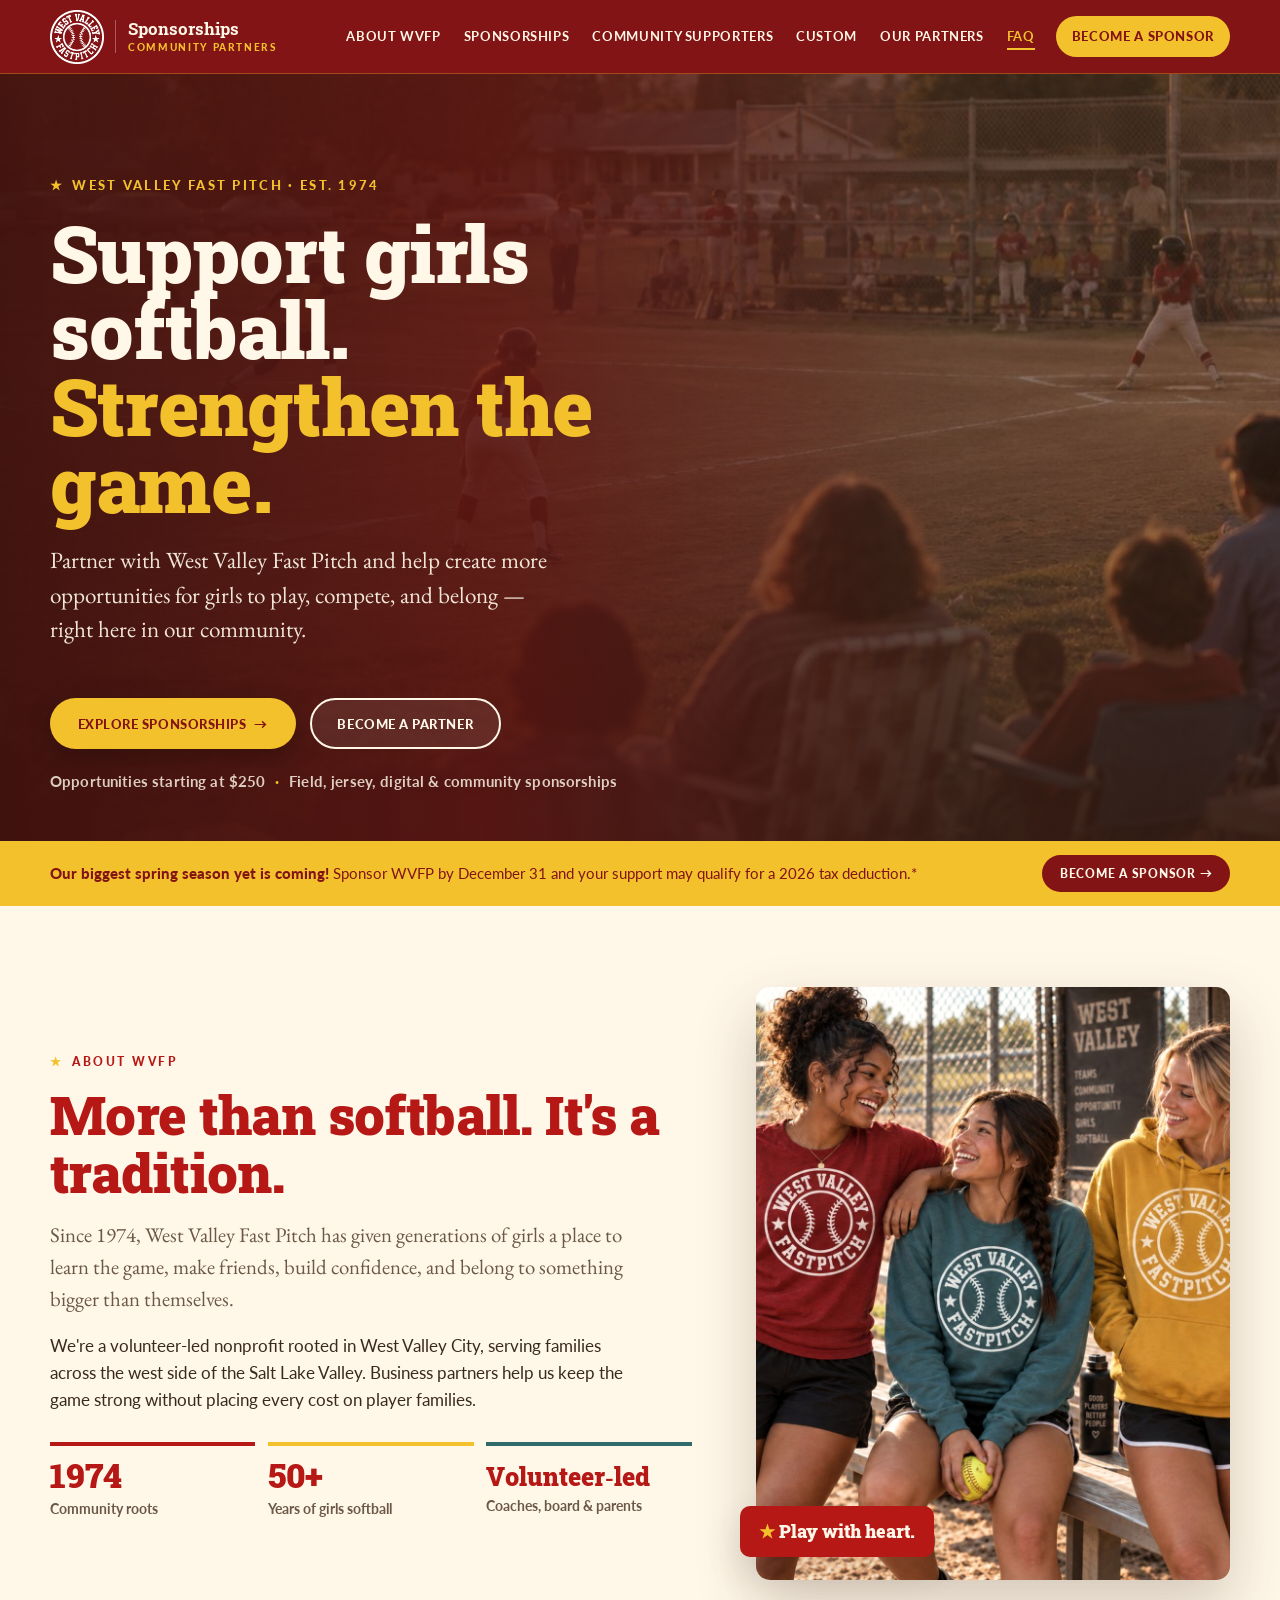
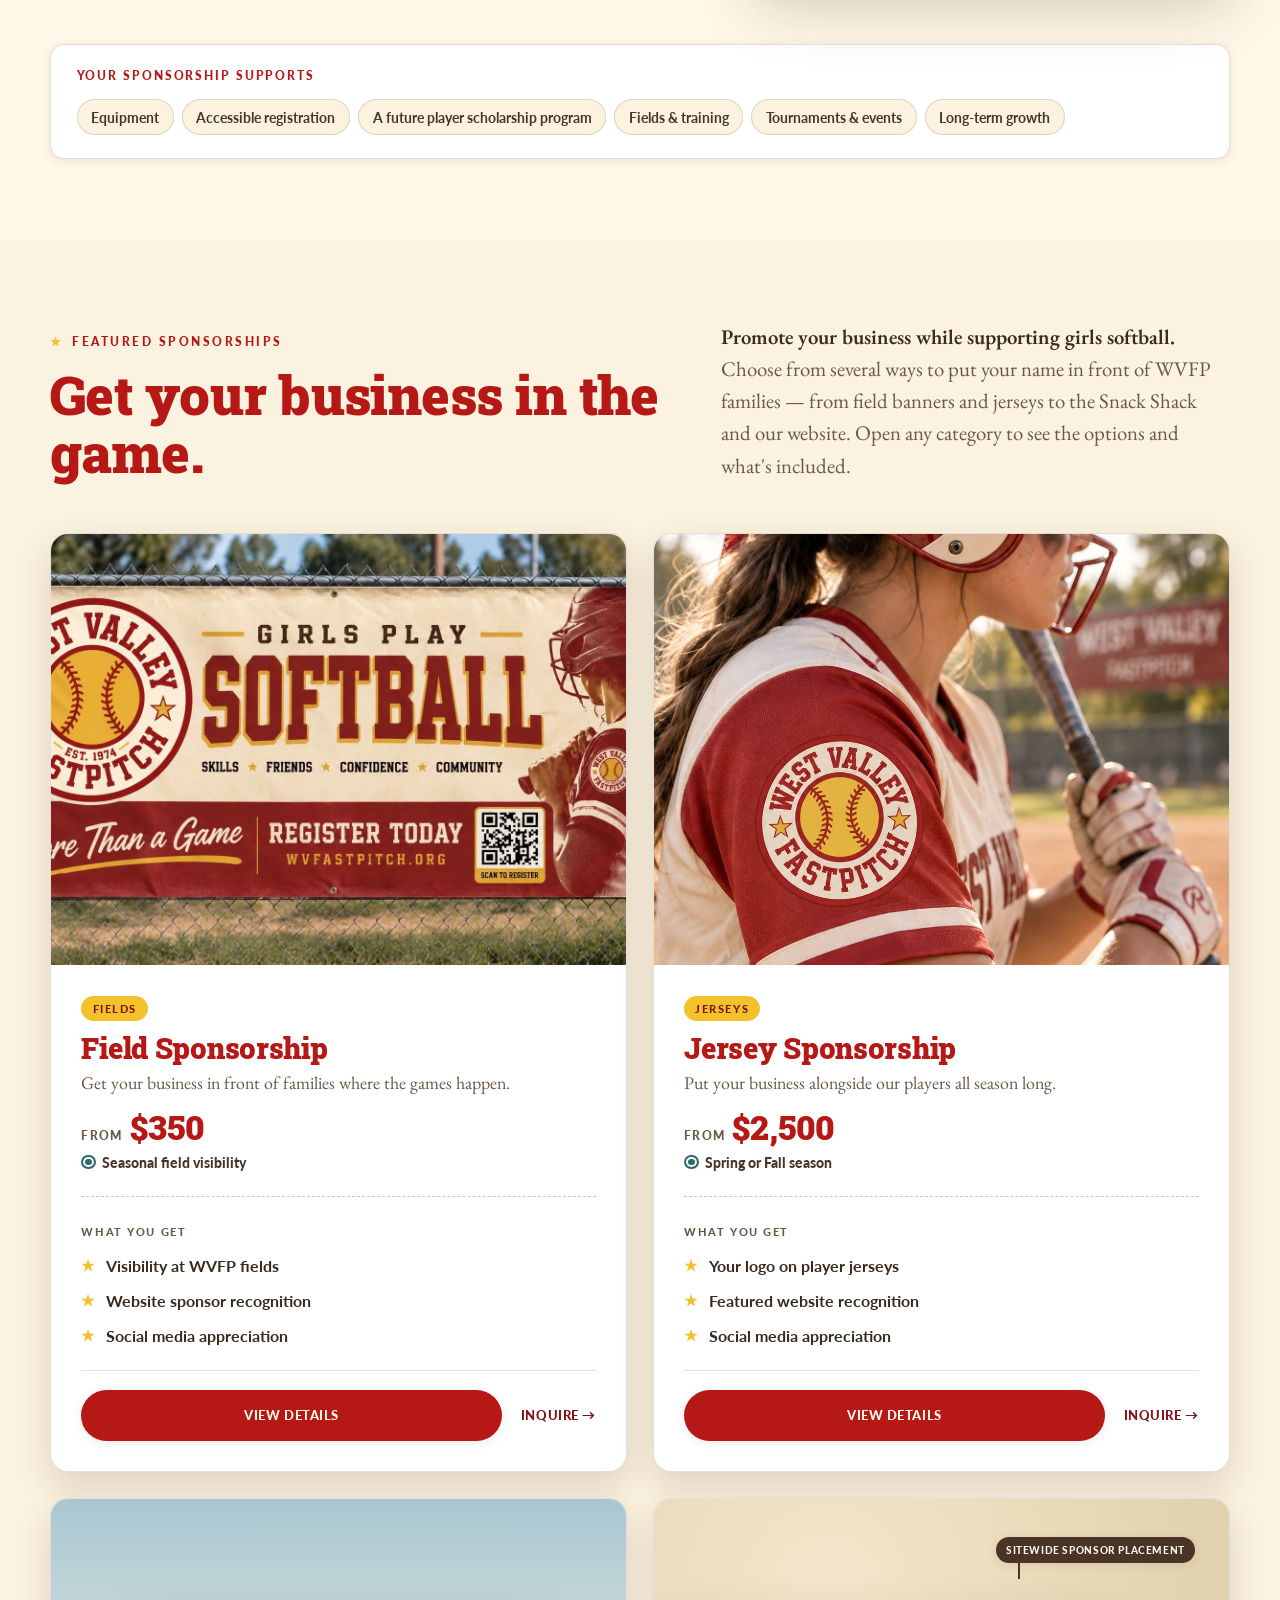
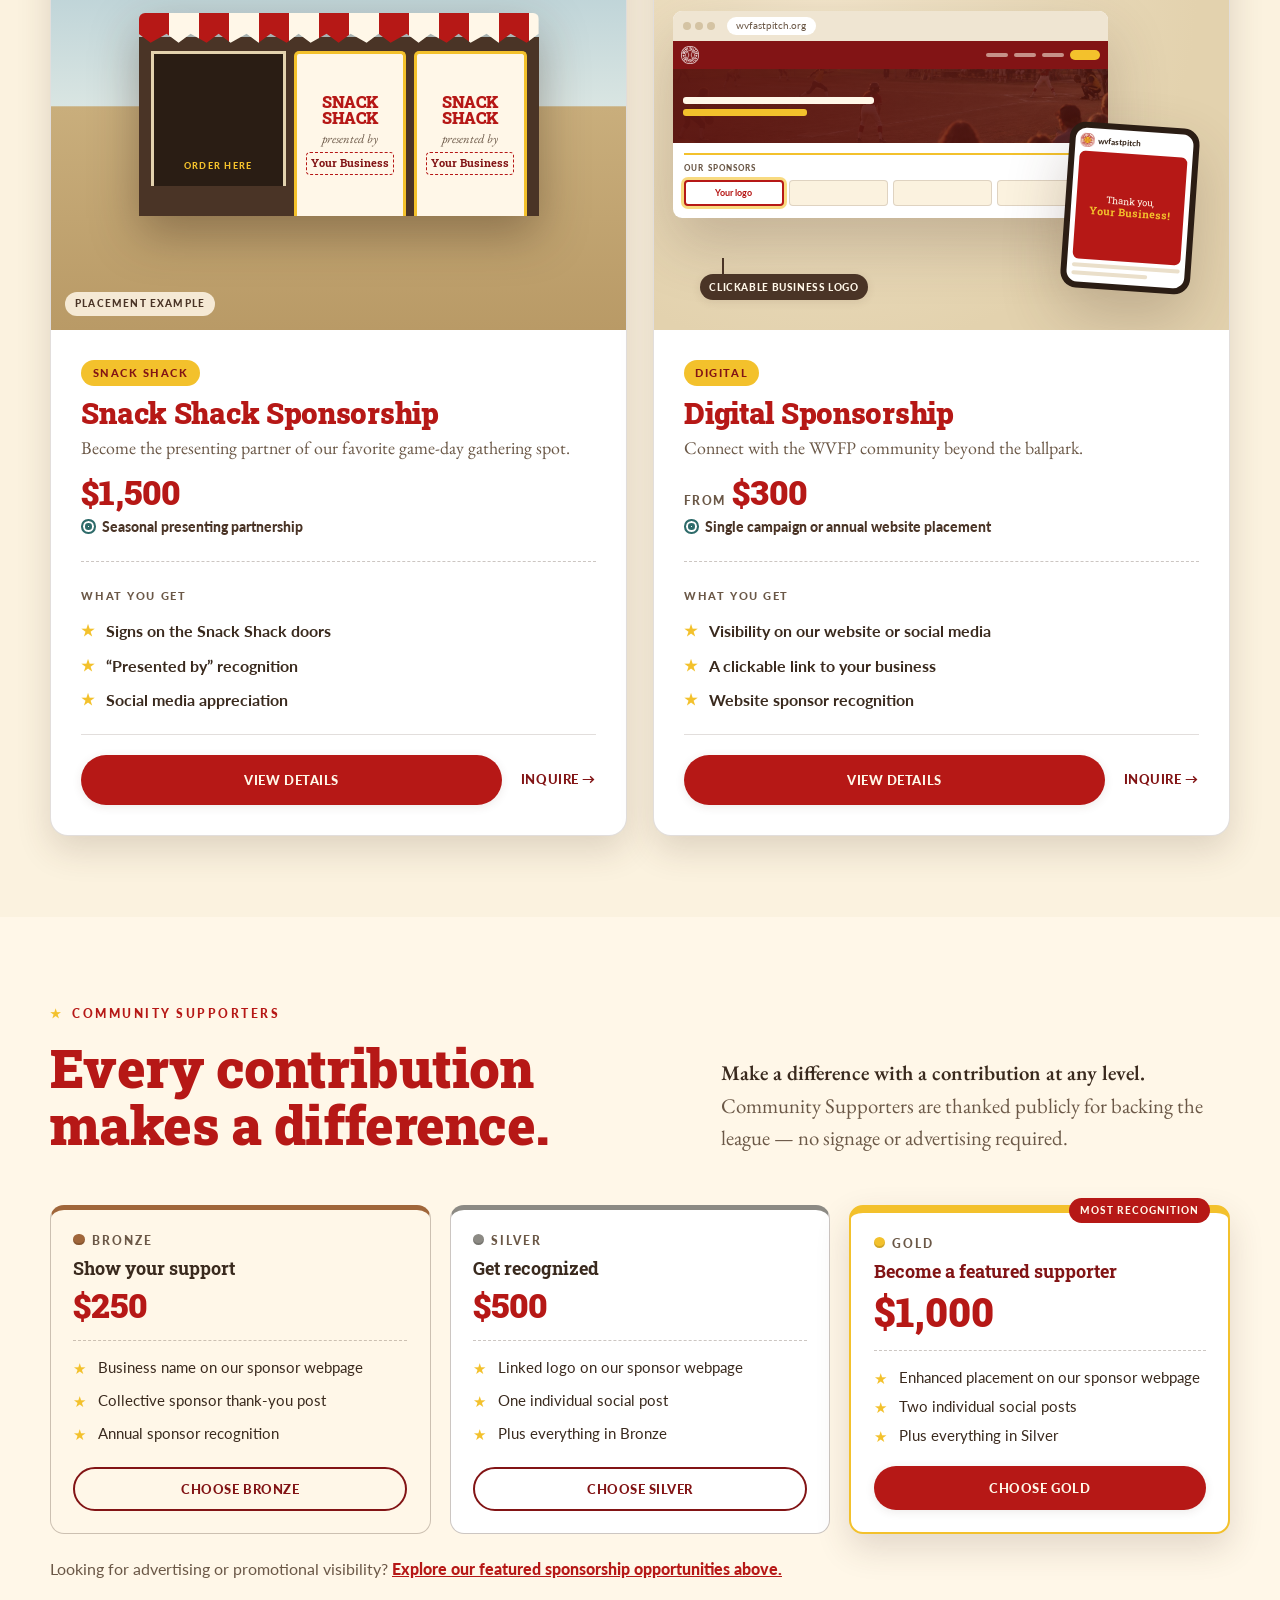
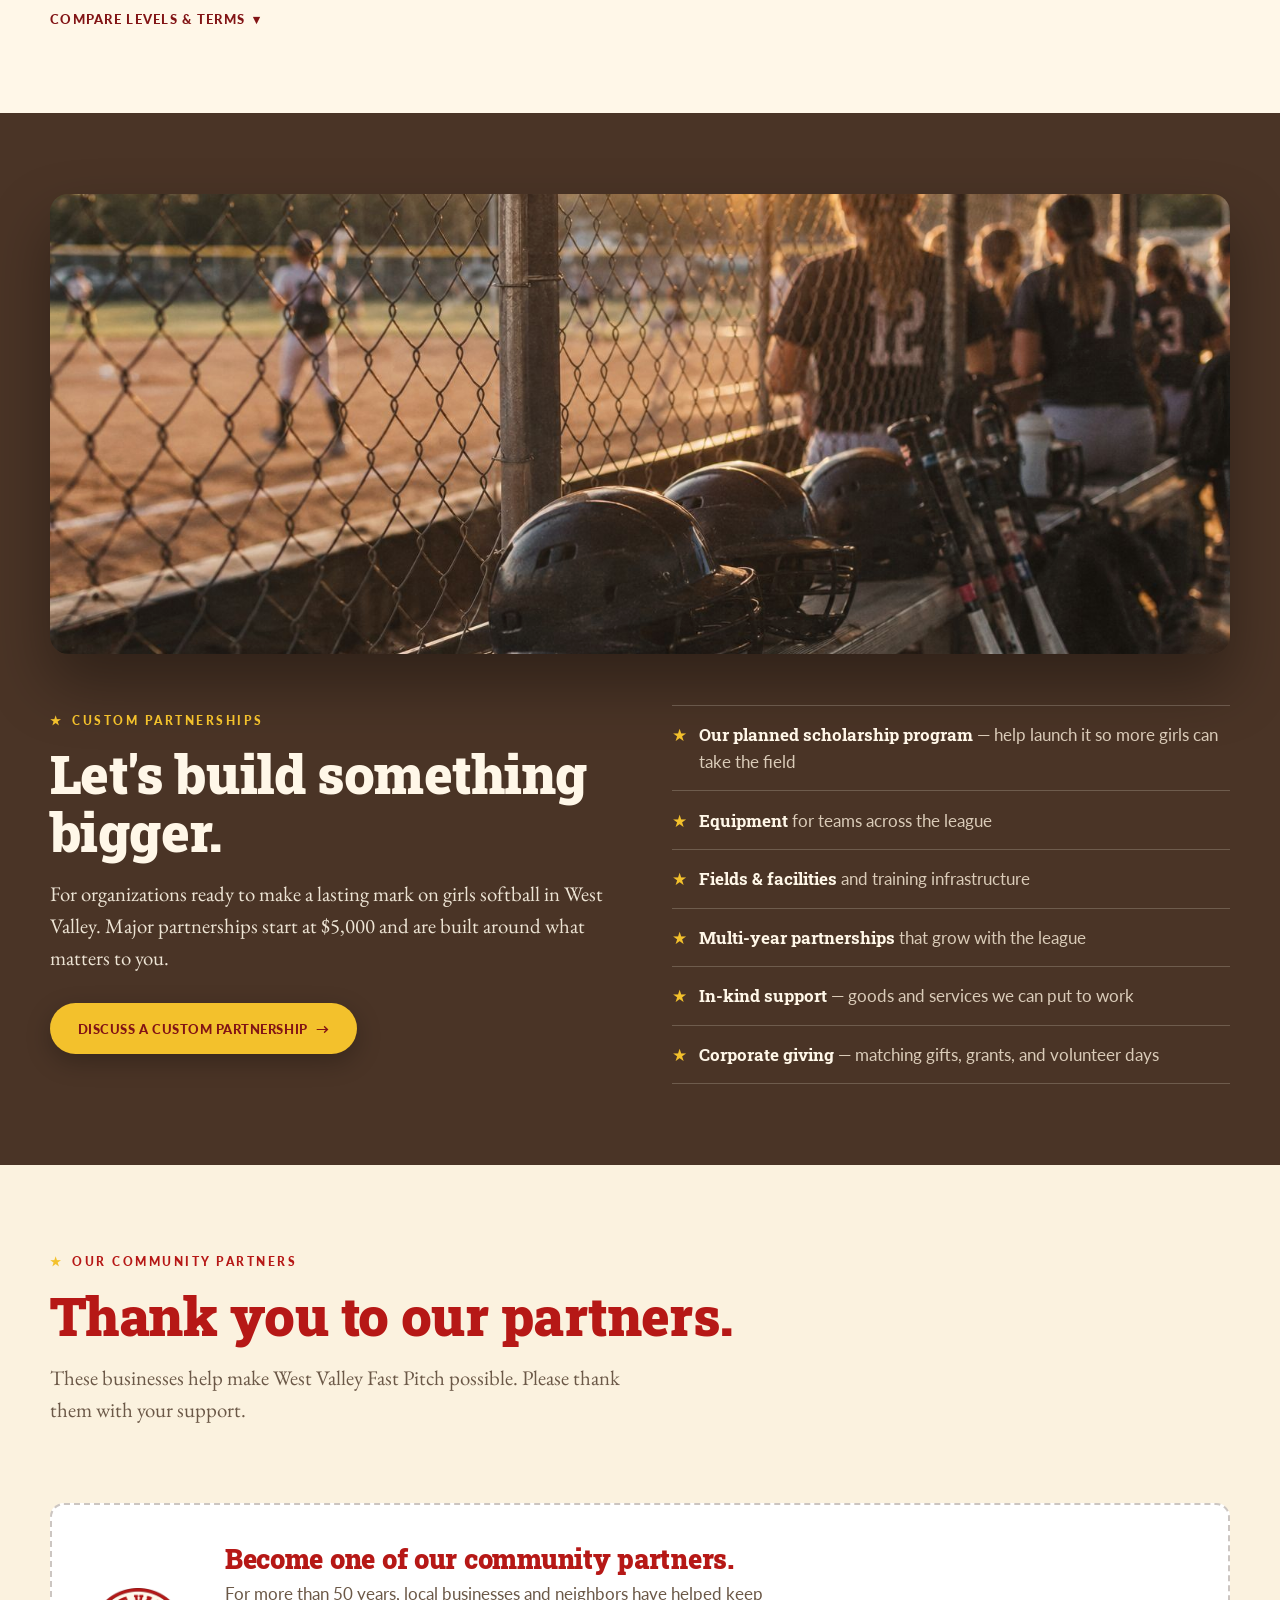
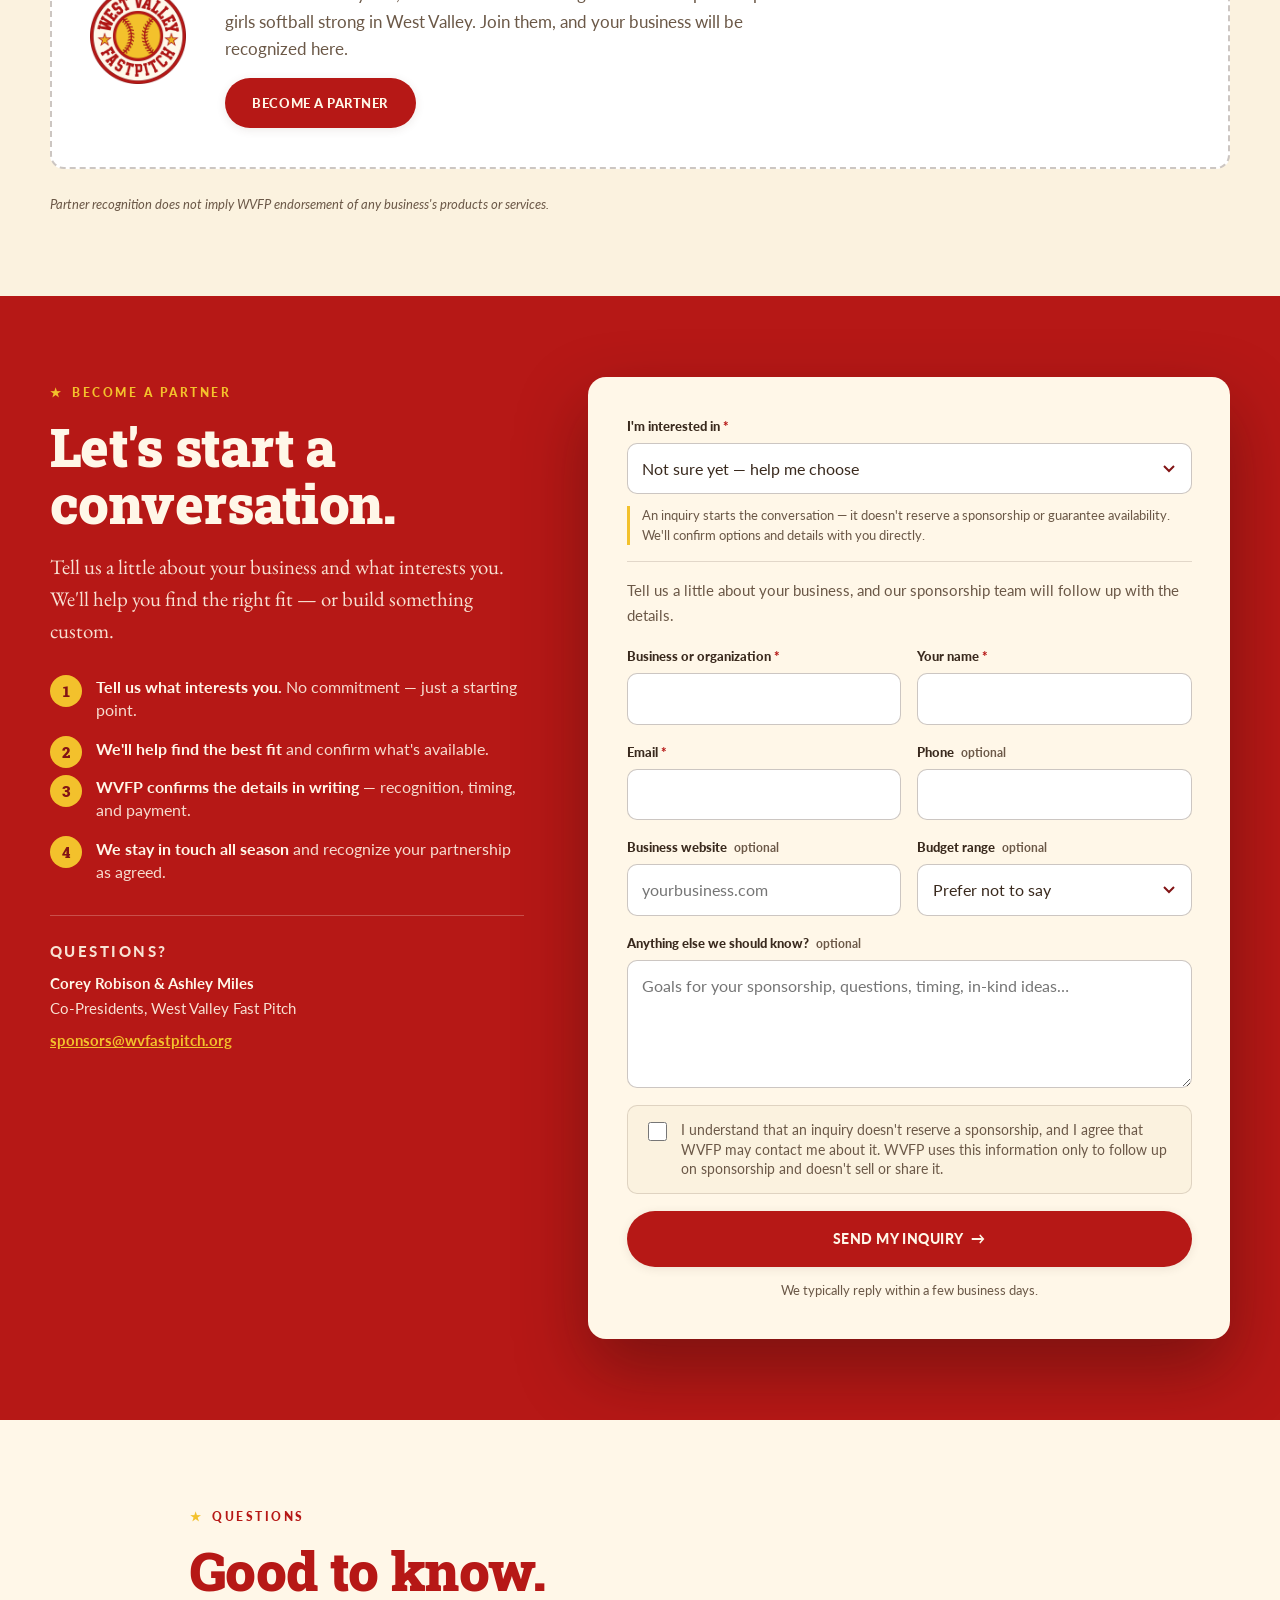
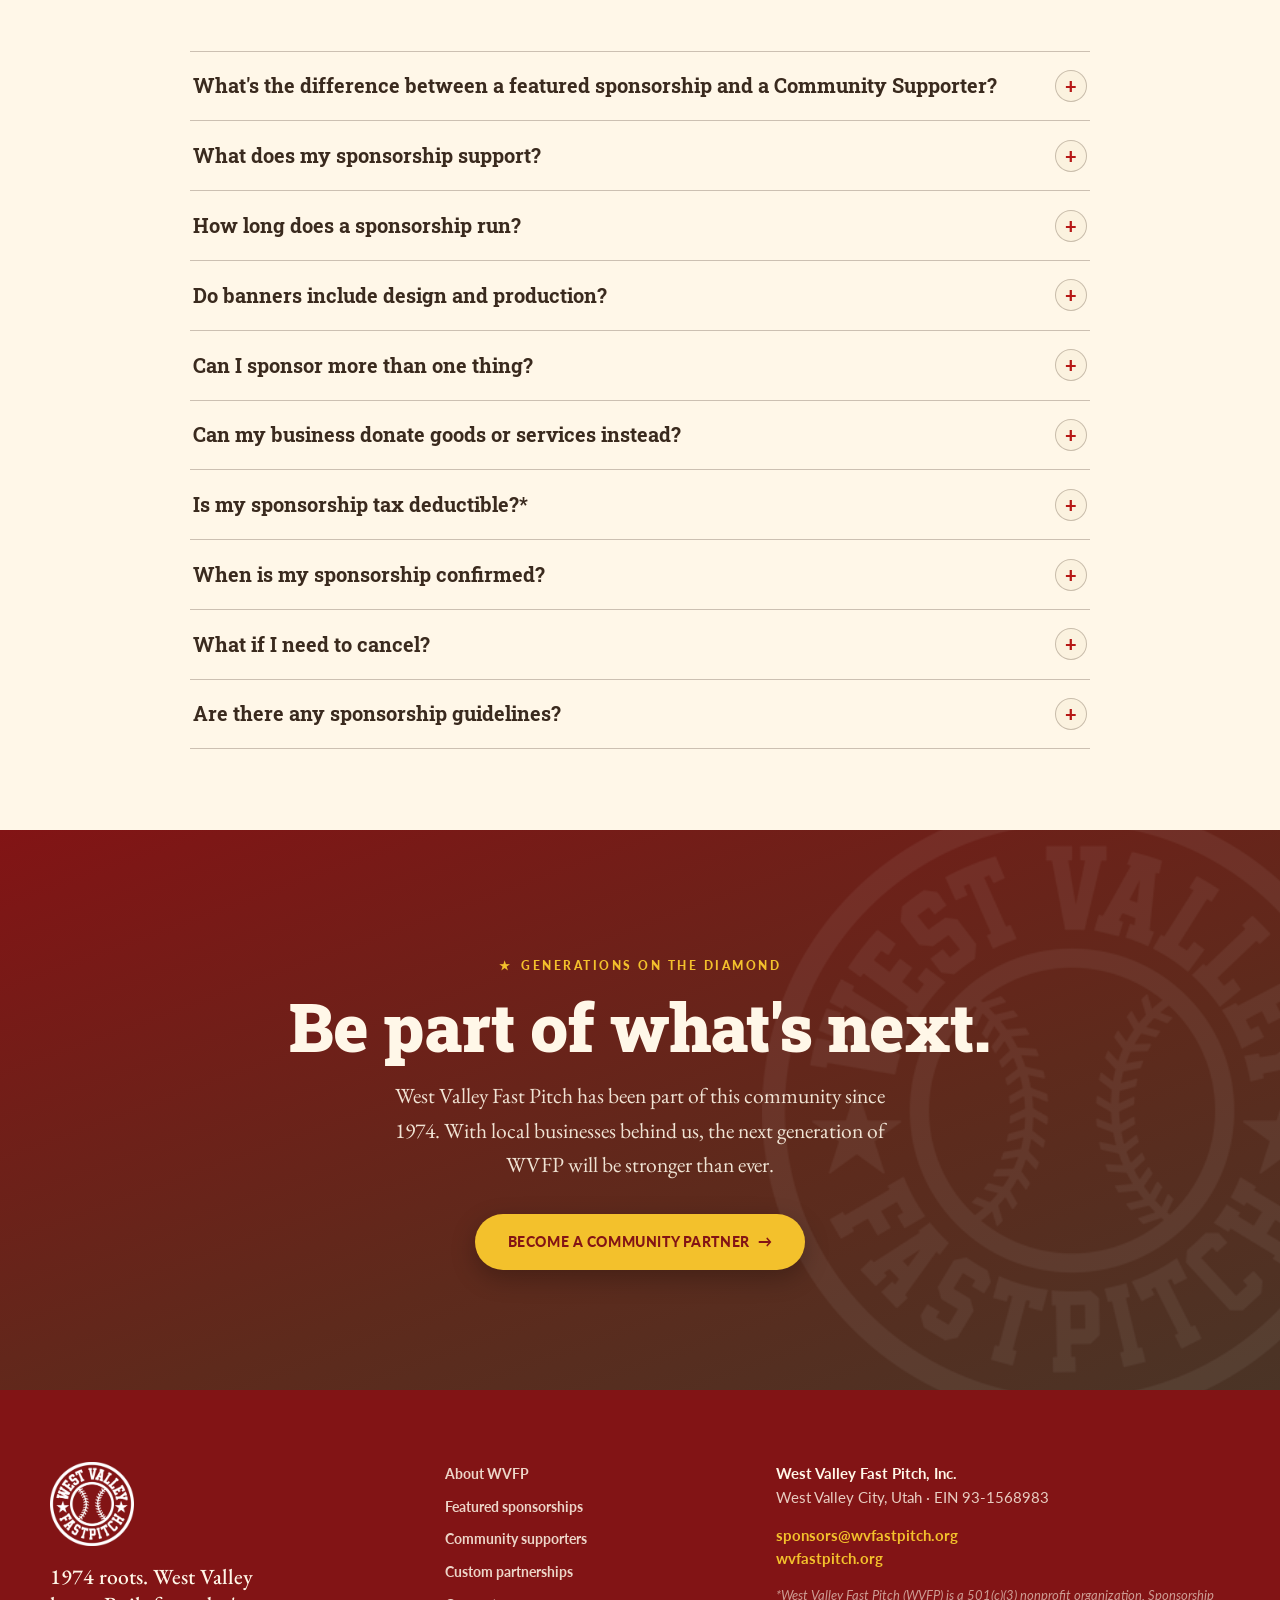
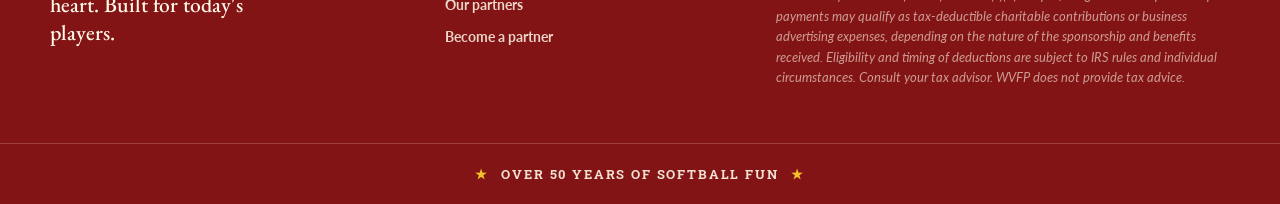
==== index.html @ ecae4cfa "FAQ: state WVFP's 501(c)(3) status Co-Authored-By: Claude Opus 5.5 <noreply@anthropic.com> Claude-Se" ====
<!DOCTYPE html>
<html lang="en" class="no-js">
<head>
  <meta charset="UTF-8" />
  <meta name="viewport" content="width=device-width, initial-scale=1.0" />
  <title>Sponsor West Valley Fast Pitch — Become a Community Partner</title>
  <meta name="description" content="Sponsor girls softball in West Valley City. Field, jersey, Snack Shack, and digital sponsorships, community supporter levels, and custom partnerships with West Valley Fast Pitch — serving our community since 1974." />

  <meta property="og:title" content="Support girls softball. Strengthen the game." />
  <meta property="og:description" content="Become a community partner of West Valley Fast Pitch, a volunteer-led girls softball league serving West Valley City since 1974." />
  <meta property="og:type" content="website" />
  <meta property="og:site_name" content="West Valley Fast Pitch" />
  <meta property="og:image" content="assets/img/photos/hero.jpg" />
  <meta property="og:image:alt" content="A West Valley Fast Pitch game at sunset with families watching from the outfield grass." />
  <meta name="twitter:card" content="summary_large_image" />

  <meta name="theme-color" content="#821415" />

  <link rel="icon" type="image/svg+xml" href="assets/img/favicon.svg" />
  <link rel="icon" type="image/png" sizes="32x32" href="assets/img/favicon-32.png" />
  <link rel="apple-touch-icon" href="assets/img/favicon-180.png" />

  <link rel="preconnect" href="https://fonts.googleapis.com" />
  <link rel="preconnect" href="https://fonts.gstatic.com" crossorigin />
  <link href="https://fonts.googleapis.com/css2?family=Roboto+Slab:wght@500;700;900&family=EB+Garamond:ital,wght@0,500;0,600;1,500;1,600&family=Lato:ital,wght@0,400;0,700;0,900;1,400&display=swap" rel="stylesheet" />

  <link rel="stylesheet" href="assets/css/styles.css" />
</head>
<body>

<a class="skip-link" href="#main">Skip to content</a>

<!-- ============ HEADER ============ -->
<header class="site-header" id="siteHeader">
  <div class="wrap header-inner">
    <a class="brand-lockup" href="#top" aria-label="West Valley Fast Pitch Sponsorships — back to top">
      <img src="assets/img/logos/core-white.png" alt="" class="brand-lockup__mark" width="54" height="54" />
      <span class="brand-lockup__label">Sponsorships<small>Community Partners</small></span>
    </a>

    <nav class="primary-nav" id="primaryNav" aria-label="Page sections">
      <a href="#about">About WVFP</a>
      <a href="#sponsorships">Sponsorships</a>
      <a href="#community">Community Supporters</a>
      <a href="#custom">Custom</a>
      <a href="#partners">Our Partners</a>
      <a href="#faq">FAQ</a>
      <a href="#inquire" class="nav-cta" data-select="not-sure">Become a Sponsor</a>
    </nav>

    <button class="nav-toggle" id="navToggle" aria-expanded="false" aria-controls="primaryNav" aria-label="Open menu">
      <span></span><span></span><span></span>
    </button>
  </div>
</header>

<main id="main">
<span id="top"></span>

<!-- ============ HERO ============
     Photo slot "hero" — see docs/photography-art-direction.md
     Wide community game-day photo, 2:1 or wider, subjects center-right. -->
<section class="hero" id="hero">
  <div class="hero__bg slot" data-slot="Hero · community game day · 2:1+" aria-hidden="true">
    <img src="assets/img/photos/hero.jpg" alt="" fetchpriority="high" width="1536" height="768" />
  </div>
  <div class="wrap hero__inner">
    <p class="hero__kicker"><span class="star" aria-hidden="true">★</span> West Valley Fast Pitch · Est. 1974</p>
    <h1 class="hero__title">Support girls softball. <span>Strengthen the game.</span></h1>
    <p class="hero__lede">Partner with West Valley Fast Pitch and help create more opportunities for girls to play, compete, and belong — right here in our community.</p>

    <div class="hero__actions">
      <a href="#sponsorships" class="btn btn--gold">Explore Sponsorships <span aria-hidden="true">→</span></a>
      <a href="#inquire" class="btn btn--ghost" data-select="not-sure">Become a Partner</a>
    </div>
    <p class="hero__meta">Opportunities starting at $250 <span aria-hidden="true">·</span> Field, jersey, digital &amp; community sponsorships</p>
  </div>
</section>

<!-- Seasonal promo. Hides itself after data-until; the year-end tax line hides after Dec 31. -->
<div class="promo-bar" id="promoBar" data-until="2027-05-31" role="note">
  <div class="wrap promo-bar__inner">
    <p><strong>Our biggest spring season yet is coming!</strong>
      <span class="promo-bar__tax" data-until="2026-12-31">Sponsor WVFP by December 31 and your support may qualify for a 2026 tax deduction.*</span>
      <span class="promo-bar__after" data-from="2027-01-01" hidden>Partner now and your business is part of it from opening day.</span>
    </p>
    <a href="#inquire" class="promo-bar__cta" data-select="not-sure">Become a sponsor <span aria-hidden="true">→</span></a>
  </div>
</div>

<!-- ============ ABOUT ============ -->
<section class="section section--cream" id="about">
  <div class="wrap">
    <div class="impact">
      <div class="impact__copy reveal">
        <p class="kicker">About WVFP</p>
        <h2 class="section-title">More than softball. It's a tradition.</h2>
        <p class="section-intro editorial">Since 1974, West Valley Fast Pitch has given generations of girls a place to learn the game, make friends, build confidence, and belong to something bigger than themselves.</p>
        <p>We're a volunteer-led nonprofit rooted in West Valley City, serving families across the west side of the Salt Lake Valley. Business partners help us keep the game strong without placing every cost on player families.</p>
        <ul class="facts" aria-label="West Valley Fast Pitch at a glance">
          <li><strong>1974</strong><span>Community roots</span></li>
          <li><strong>50+</strong><span>Years of girls softball</span></li>
          <li><strong>Volunteer&#8209;led</strong><span>Coaches, board &amp; parents</span></li>
        </ul>
      </div>
      <!-- Photo slot "about" — candid friendship portrait, 4:5 -->
      <figure class="impact__photo slot reveal" data-slot="About · candid friendship · 4:5">
        <img class="photo" src="assets/img/photos/about.jpg" alt="Three West Valley Fast Pitch players laughing together on the dugout bench." loading="lazy" width="974" height="1218" />
        <figcaption><span class="star" aria-hidden="true">★</span> Play with heart.</figcaption>
      </figure>
    </div>

    <div class="funds reveal">
      <p class="eyebrow">Your sponsorship supports</p>
      <ul class="funds__list">
        <li>Equipment</li>
        <li>Accessible registration</li>
        <li>A future player scholarship program</li>
        <li>Fields &amp; training</li>
        <li>Tournaments &amp; events</li>
        <li>Long-term growth</li>
      </ul>
    </div>
  </div>
</section>

<!-- ============ FEATURED SPONSORSHIPS ============ -->
<section class="section section--paper" id="sponsorships">
  <div class="wrap">
    <div class="section-head section-head--split reveal">
      <div>
        <p class="kicker">Featured sponsorships</p>
        <h2 class="section-title">Get your business in the game.</h2>
      </div>
      <p class="section-intro editorial"><strong>Promote your business while supporting girls softball.</strong> Choose from several ways to put your name in front of WVFP families — from field banners and jerseys to the Snack Shack and our website. Open any category to see the options and what's included.</p>
    </div>

    <div class="cats">
      <!-- FIELD — photo slot "field": real field + sponsor-banner mockup, 4:3 -->
      <article class="cat reveal" data-category="shared-banner dedicated-banner">
        <figure class="cat__media slot" data-slot="Field · fence + banner mockup · 4:3">
          <img class="photo" src="assets/img/photos/field.jpg" alt="A West Valley Fast Pitch banner hanging on the outfield fence." loading="lazy" width="1200" height="900" />
        </figure>
        <div class="cat__body">
          <p class="cat__tag">Fields</p>
          <h3 class="cat__title">Field Sponsorship</h3>
          <p class="cat__pitch">Get your business in front of families where the games happen.</p>
          <p class="cat__price"><span class="cat__from">From</span> $350</p>
          <p class="cat__duration">Seasonal field visibility</p>
          <p class="cat__label">What you get</p>
          <ul class="checks">
            <li>Visibility at WVFP fields</li>
            <li>Website sponsor recognition</li>
            <li>Social media appreciation</li>
          </ul>
          <div class="cat__actions">
            <button type="button" class="btn btn--primary" data-open="dlg-field">View details</button>
            <a href="#inquire" class="cat__inquire" data-select="field">Inquire <span aria-hidden="true">→</span></a>
          </div>
        </div>
      </article>

      <!-- JERSEY — photo slot "jersey": uniform with sponsor placement, 4:3 -->
      <article class="cat reveal" data-category="jersey-spring jersey-fall">
        <figure class="cat__media slot" data-slot="Jersey · sponsor placement · 4:3">
          <img class="photo" src="assets/img/photos/jersey.jpg" alt="A player's shoulder and sleeve showing the West Valley Fast Pitch patch on a cream-and-red jersey." loading="lazy" width="1122" height="841" />
        </figure>
        <div class="cat__body">
          <p class="cat__tag">Jerseys</p>
          <h3 class="cat__title">Jersey Sponsorship</h3>
          <p class="cat__pitch">Put your business alongside our players all season long.</p>
          <p class="cat__price"><span class="cat__from">From</span> $2,500</p>
          <p class="cat__duration">Spring or Fall season</p>
          <p class="cat__label">What you get</p>
          <ul class="checks">
            <li>Your logo on player jerseys</li>
            <li>Featured website recognition</li>
            <li>Social media appreciation</li>
          </ul>
          <div class="cat__actions">
            <button type="button" class="btn btn--primary" data-open="dlg-jersey">View details</button>
            <a href="#inquire" class="cat__inquire" data-select="jersey">Inquire <span aria-hidden="true">→</span></a>
          </div>
        </div>
      </article>

      <!-- SNACK SHACK — photo slot "snack-shack": real building + sign mockup, 4:3 -->
      <article class="cat reveal" data-category="snack-shack">
        <figure class="cat__media cat__media--mock slot" data-slot="Snack Shack · building + sign mockup · 4:3" aria-hidden="true">
          <div class="shack">
            <div class="shack__awning"></div>
            <div class="shack__front">
              <div class="shack__window"><span>Order here</span></div>
              <div class="shack__sign"><span class="shack__title">Snack Shack</span><span class="shack__by">presented by</span><span class="shack__you">Your Business</span></div>
              <div class="shack__sign"><span class="shack__title">Snack Shack</span><span class="shack__by">presented by</span><span class="shack__you">Your Business</span></div>
            </div>
          </div>
          <span class="mock-tag">Placement example</span>
        </figure>
        <div class="cat__body">
          <p class="cat__tag">Snack Shack</p>
          <h3 class="cat__title">Snack Shack Sponsorship</h3>
          <p class="cat__pitch">Become the presenting partner of our favorite game-day gathering spot.</p>
          <p class="cat__price">$1,500</p>
          <p class="cat__duration">Seasonal presenting partnership</p>
          <p class="cat__label">What you get</p>
          <ul class="checks">
            <li>Signs on the Snack Shack doors</li>
            <li>“Presented by” recognition</li>
            <li>Social media appreciation</li>
          </ul>
          <div class="cat__actions">
            <button type="button" class="btn btn--primary" data-open="dlg-snack">View details</button>
            <a href="#inquire" class="cat__inquire" data-select="snack-shack">Inquire <span aria-hidden="true">→</span></a>
          </div>
        </div>
      </article>

      <!-- DIGITAL — not a photograph: branded website/device mockup, 4:3 -->
      <article class="cat reveal" data-category="website digital-feature">
        <figure class="cat__media cat__media--mock cat__media--digital slot" data-slot="Digital · website + phone mockup · 4:3" aria-hidden="true">
          <div class="browser">
            <div class="browser__bar"><span></span><span></span><span></span><em>wvfastpitch.org</em></div>
            <div class="browser__page">
              <div class="browser__nav"><img src="assets/img/logos/core-white.png" alt="" /><i></i><i></i><i></i><b></b></div>
              <div class="browser__hero"><i></i><i></i></div>
              <div class="browser__strip">
                <span>Our sponsors</span>
                <div><b class="is-you">Your logo</b><b></b><b></b><b></b></div>
              </div>
            </div>
          </div>
          <div class="phone">
            <div class="phone__post">
              <div class="phone__head"><img src="assets/img/logos/core-color.png" alt="" /><span>wvfastpitch</span></div>
              <div class="phone__img"><span>Thank you,<br /><b>Your Business!</b></span></div>
              <i></i><i></i>
            </div>
          </div>
          <span class="note-pin note-pin--a">Sitewide sponsor placement</span>
          <span class="note-pin note-pin--b">Clickable business logo</span>
        </figure>
        <div class="cat__body">
          <p class="cat__tag">Digital</p>
          <h3 class="cat__title">Digital Sponsorship</h3>
          <p class="cat__pitch">Connect with the WVFP community beyond the ballpark.</p>
          <p class="cat__price"><span class="cat__from">From</span> $300</p>
          <p class="cat__duration">Single campaign or annual website placement</p>
          <p class="cat__label">What you get</p>
          <ul class="checks">
            <li>Visibility on our website or social media</li>
            <li>A clickable link to your business</li>
            <li>Website sponsor recognition</li>
          </ul>
          <div class="cat__actions">
            <button type="button" class="btn btn--primary" data-open="dlg-digital">View details</button>
            <a href="#inquire" class="cat__inquire" data-select="digital">Inquire <span aria-hidden="true">→</span></a>
          </div>
        </div>
      </article>
    </div>
  </div>
</section>

<!-- ============ COMMUNITY SUPPORTERS ============ -->
<section class="section section--cream" id="community">
  <div class="wrap">
    <div class="section-head section-head--split reveal">
      <div>
        <p class="kicker">Community supporters</p>
        <h2 class="section-title">Every contribution makes a difference.</h2>
      </div>
      <p class="section-intro editorial"><strong>Make a difference with a contribution at any level.</strong> Community Supporters are thanked publicly for backing the league — no signage or advertising required.</p>
    </div>

    <div class="tiers">
      <article class="tier tier--bronze reveal">
        <p class="tier__name">Bronze</p>
        <p class="tier__tag">Show your support</p>
        <p class="tier__price">$250</p>
        <ul class="checks">
          <li>Business name on our sponsor webpage</li>
          <li>Collective sponsor thank-you post</li>
          <li>Annual sponsor recognition</li>
        </ul>
        <a href="#inquire" class="btn btn--outline btn--block" data-select="bronze">Choose Bronze</a>
      </article>
      <article class="tier tier--silver reveal">
        <p class="tier__name">Silver</p>
        <p class="tier__tag">Get recognized</p>
        <p class="tier__price">$500</p>
        <ul class="checks">
          <li>Linked logo on our sponsor webpage</li>
          <li>One individual social post</li>
          <li>Plus everything in Bronze</li>
        </ul>
        <a href="#inquire" class="btn btn--outline btn--block" data-select="silver">Choose Silver</a>
      </article>
      <article class="tier tier--gold reveal">
        <p class="tier__flag">Most recognition</p>
        <p class="tier__name">Gold</p>
        <p class="tier__tag">Become a featured supporter</p>
        <p class="tier__price">$1,000</p>
        <ul class="checks">
          <li>Enhanced placement on our sponsor webpage</li>
          <li>Two individual social posts</li>
          <li>Plus everything in Silver</li>
        </ul>
        <a href="#inquire" class="btn btn--primary btn--block" data-select="gold">Choose Gold</a>
      </article>
    </div>

    <p class="tiers__aside reveal">Looking for advertising or promotional visibility? <a href="#sponsorships">Explore our featured sponsorship opportunities above.</a></p>

    <details class="more reveal">
      <summary>Compare levels &amp; terms</summary>
      <div class="more__body">
        <div class="compare compare--tiers">
          <table>
            <caption class="visually-hidden">Community supporter benefits compared</caption>
            <thead>
              <tr><th scope="col">Benefit</th><th scope="col">Bronze</th><th scope="col">Silver</th><th scope="col">Gold</th></tr>
            </thead>
            <tbody>
              <tr><th scope="row">Business listed on sponsor webpage</th><td><span class="yes" aria-label="Included">✓</span></td><td><span class="yes" aria-label="Included">✓</span></td><td><span class="yes" aria-label="Included">✓</span></td></tr>
              <tr><th scope="row">Linked business logo</th><td><span class="no" aria-label="Not included">—</span></td><td><span class="yes" aria-label="Included">✓</span></td><td><span class="yes" aria-label="Included">✓</span></td></tr>
              <tr><th scope="row">Collective sponsor thank-you</th><td><span class="yes" aria-label="Included">✓</span></td><td><span class="yes" aria-label="Included">✓</span></td><td><span class="yes" aria-label="Included">✓</span></td></tr>
              <tr><th scope="row">Individual social posts</th><td><span class="no" aria-label="None">—</span></td><td>1</td><td>2</td></tr>
              <tr><th scope="row">Recognition in a league communication</th><td><span class="no" aria-label="Not included">—</span></td><td><span class="yes" aria-label="Included">✓</span></td><td><span class="yes" aria-label="Included">✓</span></td></tr>
              <tr><th scope="row">Enhanced webpage placement</th><td><span class="no" aria-label="Not included">—</span></td><td><span class="no" aria-label="Not included">—</span></td><td><span class="yes" aria-label="Included">✓</span></td></tr>
              <tr><th scope="row">Recognition at a league event, when available</th><td><span class="no" aria-label="Not included">—</span></td><td><span class="no" aria-label="Not included">—</span></td><td><span class="yes" aria-label="Included">✓</span></td></tr>
              <tr><th scope="row">Annual sponsor recognition</th><td><span class="yes" aria-label="Included">✓</span></td><td><span class="yes" aria-label="Included">✓</span></td><td><span class="yes" aria-label="Included">✓</span></td></tr>
            </tbody>
          </table>
        </div>
        <p>Recognition runs for one sponsorship year. Community levels don't include field signage, jersey logos, Snack Shack signs, or website sponsor placements — those are featured sponsorships, and you're welcome to combine the two.</p>
      </div>
    </details>
  </div>
</section>

<!-- ============ CUSTOM PARTNERSHIPS ============ -->
<section class="section section--brown" id="custom">
  <div class="wrap">
    <!-- Photo slot "custom" — aspirational community moment (coach + player, team celebrating), 16:9 -->
    <figure class="custom__media slot reveal" data-slot="Custom · coach/team moment · 16:9">
      <img class="photo" src="assets/img/photos/custom.jpg" alt="Teammates watch the game together from the dugout at golden hour." loading="lazy" width="1536" height="864" />
    </figure>
    <div class="custom">
      <div class="custom__head reveal">
        <p class="kicker">Custom partnerships</p>
        <h2 class="section-title">Let's build something bigger.</h2>
        <p class="section-intro editorial">For organizations ready to make a lasting mark on girls softball in West Valley. Major partnerships start at $5,000 and are built around what matters to you.</p>
        <a href="#inquire" class="btn btn--gold" data-select="custom">Discuss a Custom Partnership <span aria-hidden="true">→</span></a>
      </div>
      <ul class="give-list reveal">
        <li><strong>Our planned scholarship program</strong> — help launch it so more girls can take the field</li>
        <li><strong>Equipment</strong> for teams across the league</li>
        <li><strong>Fields &amp; facilities</strong> and training infrastructure</li>
        <li><strong>Multi-year partnerships</strong> that grow with the league</li>
        <li><strong>In-kind support</strong> — goods and services we can put to work</li>
        <li><strong>Corporate giving</strong> — matching gifts, grants, and volunteer days</li>
      </ul>
    </div>
  </div>
</section>

<!-- ============ OUR COMMUNITY PARTNERS ============ -->
<section class="section section--paper" id="partners">
  <div class="wrap">
    <div class="section-head reveal">
      <p class="kicker">Our community partners</p>
      <h2 class="section-title">Thank you to our partners.</h2>
      <p class="section-intro editorial">These businesses help make West Valley Fast Pitch possible. Please thank them with your support.</p>
    </div>

    <div class="directory" id="directory">
      <div class="dir-filters" id="dirFilters" role="group" aria-label="Filter partners" hidden></div>
      <div class="dir-list" id="dirList" aria-live="polite"></div>
      <div class="dir-empty" id="dirEmpty">
        <img src="assets/img/logos/core-color.png" alt="" width="96" height="96" />
        <div>
          <h3>Become one of our community partners.</h3>
          <p>For more than 50 years, local businesses and neighbors have helped keep girls softball strong in West Valley. Join them, and your business will be recognized here.</p>
          <a href="#inquire" class="btn btn--primary" data-select="not-sure">Become a Partner</a>
        </div>
      </div>
      <noscript><p class="note">Turn on JavaScript to see our current partners.</p></noscript>
    </div>
    <p class="fineprint reveal">Partner recognition does not imply WVFP endorsement of any business's products or services.</p>
  </div>
</section>

<!-- ============ INQUIRY FORM ============ -->
<section class="section section--red" id="inquire">
  <div class="wrap inquire">
    <div class="inquire__intro reveal">
      <p class="kicker">Become a partner</p>
      <h2 class="section-title">Let's start a conversation.</h2>
      <p class="section-intro editorial">Tell us a little about your business and what interests you. We'll help you find the right fit — or build something custom.</p>

      <ol class="steps">
        <li><strong>Tell us what interests you.</strong> No commitment — just a starting point.</li>
        <li><strong>We'll help find the best fit</strong> and confirm what's available.</li>
        <li><strong>WVFP confirms the details in writing</strong> — recognition, timing, and payment.</li>
        <li><strong>We stay in touch all season</strong> and recognize your partnership as agreed.</li>
      </ol>

      <div class="contact-card">
        <p class="eyebrow eyebrow--onred">Questions?</p>
        <p><strong>Corey Robison &amp; Ashley Miles</strong><br />Co-Presidents, West Valley Fast Pitch</p>
        <p><a class="js-contact-email" href="mailto:sponsors@wvfastpitch.org">sponsors@wvfastpitch.org</a></p>
      </div>
    </div>

    <div class="form-card reveal">
      <form id="inquiryForm" novalidate>
        <div class="interest" id="interest" hidden>
          <div class="interest__text">
            <span class="interest__label">Your interest</span>
            <strong class="interest__name" id="interestName"></strong>
            <span class="interest__price" id="interestPrice"></span>
          </div>
          <button type="button" class="interest__change" id="interestChange" aria-controls="opportunityField">Change</button>
        </div>

        <div class="field" id="opportunityField">
          <label for="f-opportunity">I'm interested in <span class="req" aria-hidden="true">*</span></label>
          <select id="f-opportunity" name="opportunity" required>
            <option value="not-sure">Not sure yet — help me choose</option>
            <optgroup label="Featured sponsorships">
              <option value="field">Field Sponsorship — from $350</option>
              <option value="shared-banner">&nbsp;&nbsp;Shared Field Banner — $350</option>
              <option value="dedicated-banner">&nbsp;&nbsp;Dedicated Field Banner — $750</option>
              <option value="jersey">Jersey Sponsorship — from $2,500</option>
              <option value="snack-shack">Snack Shack Sponsorship — $1,500/season</option>
              <option value="digital">Digital Sponsorship — from $300</option>
              <option value="website">&nbsp;&nbsp;Official Website Sponsor — $1,500/yr</option>
              <option value="digital-feature">&nbsp;&nbsp;Digital Feature — $300</option>
            </optgroup>
            <optgroup label="Community supporters">
              <option value="bronze">Bronze Supporter — $250</option>
              <option value="silver">Silver Supporter — $500</option>
              <option value="gold">Gold Supporter — $1,000</option>
            </optgroup>
            <optgroup label="Bigger ways to give">
              <option value="custom">Custom partnership — $5,000+</option>
              <option value="in-kind">In-kind goods or services</option>
            </optgroup>
          </select>
        </div>
        <p class="form-note">An inquiry starts the conversation — it doesn't reserve a sponsorship or guarantee availability. We'll confirm options and details with you directly.</p>

        <fieldset class="field field--season" id="seasonField" hidden>
          <legend>Which season?</legend>
          <div class="seg">
            <label><input type="radio" name="season" value="spring" /><span>Spring <em>$4,500</em></span></label>
            <label><input type="radio" name="season" value="fall" /><span>Fall <em>$2,500</em></span></label>
            <label><input type="radio" name="season" value="either" checked /><span>Either / both</span></label>
          </div>
        </fieldset>

        <p class="form-intro">Tell us a little about your business, and our sponsorship team will follow up with the details.</p>

        <div class="field-row">
          <div class="field">
            <label for="f-org">Business or organization <span class="req" aria-hidden="true">*</span></label>
            <input id="f-org" name="organization" type="text" maxlength="120" autocomplete="organization" required />
          </div>
          <div class="field">
            <label for="f-name">Your name <span class="req" aria-hidden="true">*</span></label>
            <input id="f-name" name="name" type="text" maxlength="100" autocomplete="name" required />
          </div>
        </div>

        <div class="field-row">
          <div class="field">
            <label for="f-email">Email <span class="req" aria-hidden="true">*</span></label>
            <input id="f-email" name="email" type="email" maxlength="254" autocomplete="email" required />
          </div>
          <div class="field">
            <label for="f-phone">Phone <span class="opt">optional</span></label>
            <input id="f-phone" name="phone" type="tel" maxlength="40" autocomplete="tel" />
          </div>
        </div>

        <div class="field-row">
          <div class="field">
            <label for="f-website">Business website <span class="opt">optional</span></label>
            <input id="f-website" name="website" type="text" maxlength="200" inputmode="url" autocomplete="url" placeholder="yourbusiness.com" />
          </div>
          <div class="field">
            <label for="f-budget">Budget range <span class="opt">optional</span></label>
            <select id="f-budget" name="budget">
              <option value="">Prefer not to say</option>
              <option>Under $500</option>
              <option>$500 – $1,000</option>
              <option>$1,000 – $2,500</option>
              <option>$2,500 – $5,000</option>
              <option>$5,000+</option>
            </select>
          </div>
        </div>

        <div class="field">
          <label for="f-message">Anything else we should know? <span class="opt">optional</span></label>
          <textarea id="f-message" name="message" rows="4" maxlength="3000" placeholder="Goals for your sponsorship, questions, timing, in-kind ideas…"></textarea>
        </div>

        <!-- Spam trap: hidden from people, tempting to bots -->
        <div class="hp" aria-hidden="true">
          <label for="f-company">Company fax</label>
          <input id="f-company" name="company_fax" type="text" tabindex="-1" autocomplete="off" />
        </div>

        <div class="field field--check">
          <input id="f-consent" name="consent" type="checkbox" value="yes" required />
          <label for="f-consent">I understand that an inquiry doesn't reserve a sponsorship, and I agree that WVFP may contact me about it. WVFP uses this information only to follow up on sponsorship and doesn't sell or share it.</label>
        </div>

        <p class="form-error" id="formError" role="alert" hidden></p>

        <button type="submit" class="btn btn--primary btn--block btn--lg" id="submitBtn">Send my inquiry <span aria-hidden="true">→</span></button>
        <p class="form-foot">We typically reply within a few business days.</p>
      </form>

      <div class="form-done" id="formDone" tabindex="-1" hidden>
        <div class="form-done__mark" aria-hidden="true">★</div>
        <h3>Thank you — we got it!</h3>
        <p id="formDoneText">Your inquiry is on its way to the WVFP sponsorship team.</p>
        <ol class="steps steps--compact">
          <li>A WVFP representative will reach out within a few business days.</li>
          <li>We'll confirm availability and recommend the best fit.</li>
          <li>When you're ready, WVFP sends a written confirmation with the details and payment steps.</li>
        </ol>
        <button type="button" class="btn btn--outline" id="formReset">Send another inquiry</button>
      </div>
    </div>
  </div>
</section>

<!-- ============ FAQ ============ -->
<section class="section section--cream" id="faq">
  <div class="wrap faq-wrap">
    <div class="section-head reveal">
      <p class="kicker">Questions</p>
      <h2 class="section-title">Good to know.</h2>
    </div>

    <div class="faq reveal">
      <details>
        <summary>What's the difference between a featured sponsorship and a Community Supporter?</summary>
        <p>Featured sponsorships are advertising: your business appears on field signage, jerseys, the Snack Shack, or our website. Community Supporter levels are recognition: a public thank-you on our sponsor webpage and social media, without a physical or premium placement.</p>
      </details>
      <details>
        <summary>What does my sponsorship support?</summary>
        <p>Sponsorships help WVFP maintain and replace equipment, keep registration accessible, build toward a future player scholarship program, improve fields and training resources, support tournaments and events, and invest in the league's long-term growth.</p>
      </details>
      <details>
        <summary>How long does a sponsorship run?</summary>
        <p>Field banners run for the sponsorship year, covering the Spring and Fall seasons. Jersey and Snack Shack sponsorships cover the season you choose. Website sponsorships run 12 months from activation, and a Digital Feature is one scheduled campaign. Community Supporter recognition runs for one sponsorship year. Your written confirmation spells out exact dates.</p>
      </details>
      <details>
        <summary>Do banners include design and production?</summary>
        <p>Yes. Standard artwork, production, installation, and removal are included in featured sponsorship pricing. Just send your logo and details within 10 business days of acceptance. Nonstandard sizes, replacements, or major creative changes are handled separately.</p>
      </details>
      <details>
        <summary>Can I sponsor more than one thing?</summary>
        <p>Absolutely. Sponsorships are independent, so you can combine them — for example, a Dedicated Field Banner ($750) plus Silver Community Supporter ($500) is a $1,250 partnership. Overlapping recognition is combined into one better thank-you rather than repeated.</p>
      </details>
      <details>
        <summary>Can my business donate goods or services instead?</summary>
        <p>Yes — we welcome equipment, food, printing, apparel, construction services, photography, and more. Recognition is based on the documented fair market value of goods or services WVFP can use, agreed in advance. In-kind gifts don't automatically include jersey, Snack Shack, or website placements.</p>
      </details>
      <details>
        <summary>Is my sponsorship tax deductible?*</summary>
        <p>West Valley Fast Pitch, Inc. is a 501(c)(3) nonprofit organization. The tax treatment of a sponsorship depends on its nature and the benefits you receive, so we can't guarantee deductibility. Please consult your tax advisor. We'll provide a receipt that accurately describes your payment and any benefits provided.</p>
      </details>
      <details>
        <summary>When is my sponsorship confirmed?</summary>
        <p>An inquiry starts the conversation but doesn't reserve anything. Your sponsorship is confirmed once WVFP accepts it in writing and payment is received. Payment is due in full at acceptance, before production or activation, by WVFP invoice, check, or another approved method. Returning sponsors get a 14-day first opportunity to renew.</p>
      </details>
      <details>
        <summary>What if I need to cancel?</summary>
        <p>Before any production, activation, or committed expense, sponsorships are refundable less any nonrecoverable costs. After that, cancellations are reviewed case by case. If a placement becomes delayed or unavailable — because of field access, facility rules, weather, or maintenance — we'll agree in writing on a reasonable substitute, extension, or prorated adjustment.</p>
      </details>
      <details>
        <summary>Are there any sponsorship guidelines?</summary>
        <p>As a youth girls softball league, WVFP approves every sponsor, logo, link, and message. We don't accept sponsorship creative promoting alcohol, tobacco or nicotine, cannabis, gambling, adult content, or other age-inappropriate products. Sponsorship never includes access to player data, family contact information, or direct marketing to participants.</p>
      </details>
    </div>
  </div>
</section>

<!-- ============ CLOSING CTA ============ -->
<section class="closer" id="closer">
  <div class="wrap closer__inner reveal">
    <p class="kicker">Generations on the diamond</p>
    <h2>Be part of what's next.</h2>
    <p class="editorial">West Valley Fast Pitch has been part of this community since 1974. With local businesses behind us, the next generation of WVFP will be stronger than ever.</p>
    <a href="#inquire" class="btn btn--gold btn--lg" data-select="not-sure">Become a Community Partner <span aria-hidden="true">→</span></a>
  </div>
</section>

</main>

<!-- ============ OPTION DIALOGS ============ -->
<dialog class="dlg" id="dlg-field" aria-labelledby="dlg-field-title">
  <div class="dlg__inner">
    <header class="dlg__head">
      <p class="cat__tag">Fields</p>
      <h2 id="dlg-field-title">Field Sponsorship options</h2>
      <p>Two banner options, both displayed at WVFP fields through the Spring and Fall seasons.</p>
      <button type="button" class="dlg__close" data-close aria-label="Close">×</button>
    </header>

    <div class="banner-demo" aria-hidden="true">
      <figure>
        <div class="banner banner--shared"><b>Your logo</b><i></i><i></i><i></i><i></i><i></i></div>
        <figcaption>Shared — one of up to six logos</figcaption>
      </figure>
      <figure>
        <div class="banner banner--dedicated"><strong>Your Business</strong><span>Your short message here</span></div>
        <figcaption>Dedicated — the whole banner is yours</figcaption>
      </figure>
    </div>

    <div class="choices">
      <div class="choice" data-product="shared-banner">
        <h3>Shared Field Banner</h3>
        <p class="choice__price">$350 <small>per sponsorship year</small></p>
        <p class="choice__best">Best for: an affordable presence at the ballpark</p>
        <a href="#inquire" class="btn btn--primary btn--block" data-select="shared-banner" data-close>Inquire about Shared</a>
      </div>
      <div class="choice" data-product="dedicated-banner">
        <h3>Dedicated Field Banner</h3>
        <p class="choice__price">$750 <small>per sponsorship year</small></p>
        <p class="choice__best">Best for: maximum visibility with your own banner</p>
        <a href="#inquire" class="btn btn--primary btn--block" data-select="dedicated-banner" data-close>Inquire about Dedicated</a>
      </div>
    </div>

    <div class="compare compare--dlg">
      <table>
        <caption class="visually-hidden">Shared and dedicated field banners compared</caption>
        <thead><tr><th scope="col"></th><th scope="col">Shared</th><th scope="col">Dedicated</th></tr></thead>
        <tbody>
          <tr><th scope="row">The banner</th><td>Shared with up to five other businesses</td><td>Yours alone</td></tr>
          <tr><th scope="row">Your space</th><td>One logo space among up to six</td><td>Full banner, approx. 3 × 6 ft (proposed)</td></tr>
          <tr><th scope="row">Content</th><td>Your logo</td><td>Logo, business name, and an optional short message</td></tr>
          <tr><th scope="row">Sponsor webpage</th><td>Logo + link</td><td>Logo + link</td></tr>
          <tr><th scope="row">Social media</th><td>Included in a collective thank-you post</td><td>One individual recognition post</td></tr>
          <tr><th scope="row">Exclusivity</th><td>None — other businesses, including competitors, may share the banner</td><td>The banner is exclusively yours (not the field or your industry)</td></tr>
        </tbody>
      </table>
    </div>
    <p class="dlg__note">A shared banner gives your business a smaller share of the space than a dedicated banner, so the visibility isn't the same.</p>

    <details class="fine">
      <summary>Full terms</summary>
      <ul>
        <li>Displayed during WVFP-hosted activity when the field is in use and signage is permitted, from before the first feasible games of Spring through the end of Fall.</li>
        <li>Standard design, production, installation, and removal are included.</li>
        <li>Final banner dimensions and locations are subject to facility approval. No specific fence position, game count, or audience size is guaranteed.</li>
        <li>If a placement becomes unavailable, we'll agree in writing on a substitute, extension, or prorated adjustment.</li>
      </ul>
    </details>
  </div>
</dialog>

<dialog class="dlg" id="dlg-jersey" aria-labelledby="dlg-jersey-title">
  <div class="dlg__inner">
    <header class="dlg__head">
      <p class="cat__tag">Jerseys</p>
      <h2 id="dlg-jersey-title">Jersey Sponsorship</h2>
      <p>One official jersey sponsor each season, with your logo on every eligible recreational league jersey.</p>
      <button type="button" class="dlg__close" data-close aria-label="Close">×</button>
    </header>

    <div class="choices">
      <div class="choice" data-product="jersey-spring">
        <h3>Spring Jersey Sponsorship</h3>
        <p class="choice__price">$4,500 <small>per season</small></p>
        <p class="choice__best">Our largest season</p>
        <a href="#inquire" class="btn btn--primary btn--block" data-select="jersey-spring" data-close>Inquire about Spring</a>
      </div>
      <div class="choice" data-product="jersey-fall">
        <h3>Fall Jersey Sponsorship</h3>
        <p class="choice__price">$2,500 <small>per season</small></p>
        <p class="choice__best">A great value for a full season</p>
        <a href="#inquire" class="btn btn--primary btn--block" data-select="jersey-fall" data-close>Inquire about Fall</a>
      </div>
    </div>

    <div class="dlg__cols">
      <div>
        <p class="cat__label">Every jersey sponsorship includes</p>
        <ul class="checks">
          <li>Your logo in the designated jersey sponsor location</li>
          <li>Featured recognition on our sponsor webpage</li>
          <li>Two individual social media appreciation posts</li>
          <li>Recognition in one league-wide communication</li>
          <li>A sponsor photo with league representatives (with permission)</li>
        </ul>
      </div>
      <div>
        <p class="cat__label">Exclusivity</p>
        <p>One official jersey sponsor per season across eligible WVFP recreational teams. No business-category exclusivity.</p>
      </div>
    </div>

    <details class="fine">
      <summary>Full terms</summary>
      <ul>
        <li>Covers newly produced, centrally ordered recreational league jerseys for the selected season.</li>
        <li>All-Star, tournament, replacement, and independently purchased uniforms are excluded unless separately agreed.</li>
        <li>Artwork and placement must be final before the uniform vendor's print deadline, so we recommend reaching out early.</li>
      </ul>
    </details>
  </div>
</dialog>

<dialog class="dlg" id="dlg-snack" aria-labelledby="dlg-snack-title">
  <div class="dlg__inner">
    <header class="dlg__head">
      <p class="cat__tag">Snack Shack</p>
      <h2 id="dlg-snack-title">Snack Shack Sponsorship</h2>
      <p>Become the official presenting partner of the WVFP Snack Shack, the place every family visits on game day.</p>
      <button type="button" class="dlg__close" data-close aria-label="Close">×</button>
    </header>

    <div class="choices opts--single">
      <div class="choice" data-product="snack-shack">
        <h3>Presenting Sponsor</h3>
        <p class="choice__price">$1,500 <small>per season</small></p>
        <ul class="checks">
          <li>Two large branded signs on the Snack Shack doors</li>
          <li>“Snack Shack presented by [Your Business]” recognition</li>
          <li>Featured placement on our sponsor webpage</li>
          <li>Two individual social media appreciation posts</li>
          <li>Recognition in one league-wide sponsor communication</li>
        </ul>
        <a href="#inquire" class="btn btn--primary" data-select="snack-shack" data-close>Inquire about the Snack Shack</a>
      </div>
    </div>

    <details class="fine">
      <summary>Full terms</summary>
      <ul>
        <li>One presenting sponsor per season (Spring or Fall). No competing presenting sponsor during your season.</li>
        <li>Does not include exclusive food or beverage vending rights or any control of Snack Shack operations.</li>
        <li>Standard sign design and production are included.</li>
      </ul>
    </details>
  </div>
</dialog>

<dialog class="dlg" id="dlg-digital" aria-labelledby="dlg-digital-title">
  <div class="dlg__inner">
    <header class="dlg__head">
      <p class="cat__tag">Digital</p>
      <h2 id="dlg-digital-title">Digital Sponsorship options</h2>
      <p>Year-round visibility on our website, or one focused campaign.</p>
      <button type="button" class="dlg__close" data-close aria-label="Close">×</button>
    </header>

    <div class="choices">
      <div class="choice" data-product="website">
        <h3>Official Website Sponsor</h3>
        <p class="choice__price">$1,500 <small>per year</small></p>
        <ul class="checks">
          <li>Logo in a sitewide sponsor strip</li>
          <li>Clickable link to your website</li>
          <li>Featured placement on our sponsor webpage</li>
          <li>One social media announcement</li>
        </ul>
        <p class="choice__fine">12 months from activation · Up to four website sponsors</p>
        <a href="#inquire" class="btn btn--primary btn--block" data-select="website" data-close>Inquire about Website</a>
      </div>
      <div class="choice" data-product="digital-feature">
        <h3>Digital Feature</h3>
        <p class="choice__price">$300 <small>per campaign</small></p>
        <ul class="checks">
          <li>One co-branded sponsored social media post</li>
          <li>One approved promotional link</li>
          <li>Sponsor webpage listing for 30 days</li>
          <li>Campaign coordination with WVFP</li>
        </ul>
        <p class="choice__fine">One scheduled campaign · Up to six per season</p>
        <a href="#inquire" class="btn btn--primary btn--block" data-select="digital-feature" data-close>Inquire about a Feature</a>
      </div>
    </div>

    <details class="fine">
      <summary>Full terms</summary>
      <ul>
        <li>“Sitewide” covers supported public WVFP website pages — not registration vendor pages, embedded third-party apps, admin screens, or external sites.</li>
        <li>No traffic, impression, click, or engagement volume is guaranteed. No business-category exclusivity.</li>
        <li>Digital Features are limited to six per season to protect the quality of league communications, with one sponsor per post.</li>
        <li>Digital sponsorships never include promotional text messages, player or family contact lists, or direct email access.</li>
      </ul>
    </details>
  </div>
</dialog>

<!-- ============ FOOTER ============ -->
<footer class="site-footer">
  <div class="wrap footer-inner">
    <div class="footer-brand">
      <img src="assets/img/logos/core-white.png" alt="West Valley Fast Pitch" width="84" height="84" loading="lazy" />
      <p class="footer-tag editorial">1974 roots. West Valley heart. Built for today's players.</p>
    </div>
    <nav class="footer-nav" aria-label="Footer">
      <a href="#about">About WVFP</a>
      <a href="#sponsorships">Featured sponsorships</a>
      <a href="#community">Community supporters</a>
      <a href="#custom">Custom partnerships</a>
      <a href="#partners">Our partners</a>
      <a href="#inquire">Become a partner</a>
    </nav>
    <div class="footer-meta">
      <p><strong>West Valley Fast Pitch, Inc.</strong><br />West Valley City, Utah · EIN 93-1568983</p>
      <p><a class="js-contact-email" href="mailto:sponsors@wvfastpitch.org">sponsors@wvfastpitch.org</a><br /><a href="https://wvfastpitch.org">wvfastpitch.org</a></p>
      <p class="footer-fine" id="tax-note">*West Valley Fast Pitch (WVFP) is a 501(c)(3) nonprofit organization. Sponsorship payments may qualify as tax-deductible charitable contributions or business advertising expenses, depending on the nature of the sponsorship and benefits received. Eligibility and timing of deductions are subject to IRS rules and individual circumstances. Consult your tax advisor. WVFP does not provide tax advice.</p>
    </div>
  </div>
  <div class="footer-rule"><span class="star" aria-hidden="true">★</span> Over 50 years of softball fun <span class="star" aria-hidden="true">★</span></div>
</footer>

<a href="#inquire" class="mobile-cta" id="mobileCta" data-select="not-sure">Become a Sponsor <span aria-hidden="true">→</span></a>

<script src="assets/js/sponsorship-data.js"></script>
<script src="assets/js/main.js"></script>
</body>
</html>
---- assets/css/styles.css ----
/* ============================================================
   West Valley Fast Pitch — Sponsorships
   Built on the WVFP brand system (brand.wvfastpitch.org):
   Roboto Slab · EB Garamond · Lato, red / cream / gold core.
   ============================================================ */

:root {
  /* Brand palette */
  --gold:        #F3C12C;
  --gold-hi:     #ffd34d;
  --red:         #B61816;
  --deep-red:    #821415;
  --cream:       #FFF7E8;
  --heritage:    #E3D2AE;
  --brown:       #4A3426;
  --teal:        #2E6B6A;

  /* Working tokens */
  --ink:         #3A2A1E;
  --ink-soft:    #6b5847;
  --paper:       #FBF2DF;
  --line:        rgba(74, 52, 38, 0.16);
  --line-strong: rgba(74, 52, 38, 0.28);

  /* Community tier accents — restrained metal tones */
  --bronze:      #A0663A;
  --silver:      #8C8A84;

  --f-display: "Roboto Slab", Georgia, serif;
  --f-editorial: "EB Garamond", Georgia, serif;
  --f-body: "Lato", "Helvetica Neue", Arial, sans-serif;

  --wrap: 1180px;
  --gutter: clamp(1rem, 4vw, 2.75rem);
  --radius: 14px;
  --shadow-sm: 0 2px 10px rgba(74,52,38,.10);
  --shadow-md: 0 14px 34px rgba(74,52,38,.16);
  --shadow-lg: 0 26px 60px rgba(74,52,38,.24);

  --header-h: 74px;
}

/* ---------- Reset / base ---------- */
*,*::before,*::after { box-sizing: border-box; }
html { scroll-behavior: smooth; scroll-padding-top: calc(var(--header-h) + 12px); -webkit-text-size-adjust: 100%; }
@media (prefers-reduced-motion: reduce) { html { scroll-behavior: auto; } }

body {
  margin: 0;
  font-family: var(--f-body);
  font-size: 17px;
  line-height: 1.6;
  color: var(--ink);
  background: var(--cream);
  -webkit-font-smoothing: antialiased;
  text-rendering: optimizeLegibility;
  overflow-x: hidden;
}
body.dlg-open { overflow: hidden; }

img { max-width: 100%; height: auto; display: block; }
a { color: inherit; }
h1,h2,h3,h4 { margin: 0; font-family: var(--f-display); font-weight: 900; line-height: 1.06; color: var(--red); letter-spacing: -.01em; }
p { margin: 0 0 1rem; }
ul,ol { margin: 0; padding: 0; list-style: none; }

.wrap { width: min(var(--wrap), 100% - (var(--gutter) * 2)); margin-inline: auto; }
.editorial { font-family: var(--f-editorial); }
.star { color: var(--gold); }
.visually-hidden { position: absolute !important; width: 1px; height: 1px; overflow: hidden; clip: rect(0 0 0 0); white-space: nowrap; }

.skip-link {
  position: absolute; left: -999px; top: 0; z-index: 200;
  background: var(--red); color: var(--cream); padding: .7rem 1.1rem; border-radius: 0 0 8px 0;
  font-weight: 700; font-size: .9rem;
}
.skip-link:focus { left: 0; }

a:focus-visible, button:focus-visible, summary:focus-visible, input:focus-visible + span {
  outline: 3px solid var(--gold); outline-offset: 2px; border-radius: 4px;
}

/* Shared documentary photo treatment: warm, lightly filmic, never "vintage filter" */
.photo { filter: saturate(.94) contrast(1.02) sepia(.06); }

/* ============================================================
   HEADER
   ============================================================ */
.site-header {
  position: fixed; inset: 0 0 auto 0; z-index: 100; height: var(--header-h);
  display: flex; align-items: center; background: var(--deep-red);
  border-bottom: 1px solid rgba(243,193,44,.30); transition: box-shadow .3s ease;
}
.site-header.is-solid { box-shadow: 0 6px 24px rgba(58,20,15,.30); }
.header-inner { display: flex; align-items: center; justify-content: space-between; gap: 1rem; }

.brand-lockup { display: flex; align-items: center; gap: .7rem; text-decoration: none; color: var(--cream); }
.brand-lockup__mark { width: 54px; height: 54px; }
.brand-lockup__label {
  font-family: var(--f-display); font-weight: 700; font-size: 1.06rem; color: var(--cream);
  border-left: 1px solid rgba(255,247,232,.32); padding-left: .75rem; line-height: 1.1;
  display: flex; flex-direction: column;
}
.brand-lockup__label small { font-family: var(--f-body); font-weight: 900; font-size: .64rem; letter-spacing: .16em; text-transform: uppercase; color: var(--gold); margin-top: .2rem; }

.primary-nav { display: flex; align-items: center; gap: .2rem; }
.primary-nav a {
  text-decoration: none; color: var(--cream); font-weight: 700; font-size: .8rem;
  letter-spacing: .05em; text-transform: uppercase; padding: .5rem .62rem; border-radius: 8px;
  position: relative; transition: color .2s ease, background .2s ease; white-space: nowrap;
}
.primary-nav a::after {
  content: ""; position: absolute; left: .62rem; right: .62rem; bottom: .28rem; height: 2px;
  background: var(--gold); transform: scaleX(0); transform-origin: left; transition: transform .25s ease;
}
.primary-nav a:hover::after, .primary-nav a.is-active::after { transform: scaleX(1); }
.primary-nav a.is-active:not(.nav-cta) { color: var(--gold); }
.primary-nav .nav-cta { background: var(--gold); color: var(--deep-red); margin-left: .5rem; padding: .62rem 1rem; border-radius: 999px; font-weight: 900; }
.primary-nav .nav-cta::after { display: none; }
.primary-nav .nav-cta:hover { background: var(--gold-hi); }
.primary-nav .nav-cta.is-active { box-shadow: inset 0 0 0 2px var(--deep-red); }

.nav-toggle {
  display: none; flex-direction: column; justify-content: center; gap: 5px; width: 44px; height: 44px;
  background: none; border: 0; cursor: pointer; padding: 10px; border-radius: 8px;
}
.nav-toggle span { height: 2.5px; background: var(--cream); border-radius: 2px; transition: transform .3s ease, opacity .2s ease; }
.nav-toggle[aria-expanded="true"] span:nth-child(1) { transform: translateY(7.5px) rotate(45deg); }
.nav-toggle[aria-expanded="true"] span:nth-child(2) { opacity: 0; }
.nav-toggle[aria-expanded="true"] span:nth-child(3) { transform: translateY(-7.5px) rotate(-45deg); }

/* ============================================================
   BUTTONS
   ============================================================ */
.btn {
  display: inline-flex; align-items: center; justify-content: center; gap: .5rem; cursor: pointer;
  font-family: var(--f-body); font-weight: 900; letter-spacing: .04em; text-transform: uppercase;
  font-size: .84rem; line-height: 1.2; padding: .95rem 1.6rem; border-radius: 999px; text-decoration: none; text-align: center;
  border: 2px solid transparent; transition: transform .18s ease, background .2s ease, color .2s ease, box-shadow .2s ease, border-color .2s ease;
}
.btn:hover { transform: translateY(-2px); }
.btn:active { transform: translateY(0); }
.btn--primary { background: var(--red); color: var(--cream); box-shadow: var(--shadow-sm); }
.btn--primary:hover { background: var(--deep-red); box-shadow: var(--shadow-md); }
.btn--gold { background: var(--gold); color: var(--deep-red); box-shadow: 0 8px 24px rgba(0,0,0,.25); }
.btn--gold:hover { background: var(--gold-hi); }
.btn--outline { background: transparent; color: var(--deep-red); border-color: var(--deep-red); }
.btn--outline:hover { background: var(--deep-red); color: var(--cream); }
.btn--block { width: 100%; }
.btn--lg { padding: 1.1rem 1.9rem; font-size: .9rem; }
.btn:disabled { opacity: .6; cursor: progress; transform: none; }

/* ============================================================
   HERO
   ============================================================ */
.hero {
  position: relative; isolation: isolate; color: var(--cream); overflow: hidden;
  padding: calc(var(--header-h) + clamp(3rem, 8vw, 6rem)) 0 clamp(2.2rem, 4vw, 3rem);
}
.hero__bg { position: absolute; inset: 0; z-index: -1; }
.hero__bg img { width: 100%; height: 100%; object-fit: cover; object-position: 65% 60%; filter: saturate(.95) sepia(.08); }
/* Dark, uncluttered left side for copy; subjects stay visible center-right */
.hero__bg::after {
  content: ""; position: absolute; inset: 0;
  background:
    linear-gradient(90deg, rgba(64,18,14,.95) 0%, rgba(92,22,18,.84) 38%, rgba(74,52,38,.38) 75%, rgba(74,52,38,.25) 100%),
    linear-gradient(0deg, rgba(40,14,10,.75) 0%, transparent 50%);
}
.hero__kicker {
  font-weight: 900; text-transform: uppercase; letter-spacing: .18em; font-size: .8rem;
  color: var(--gold); margin: 0 0 1.2rem; display: inline-flex; align-items: center; gap: .5rem;
}
.hero__title { color: var(--cream); font-size: clamp(2.6rem, 6.4vw, 4.9rem); line-height: .98; margin: 0 0 1.3rem; max-width: 17ch; }
.hero__title span { color: var(--gold); display: block; }
.hero__lede { font-family: var(--f-editorial); font-size: clamp(1.15rem, 2vw, 1.45rem); line-height: 1.5; max-width: 46ch; color: rgba(255,247,232,.92); margin: 0 0 clamp(2rem, 5vw, 3.2rem); }

.hero__actions { display: flex; flex-wrap: wrap; gap: .9rem; margin-bottom: 1.3rem; }
.btn--ghost { background: rgba(255,247,232,.08); color: var(--cream); border-color: var(--cream); }
.btn--ghost:hover { background: var(--cream); color: var(--deep-red); }
.hero__meta { margin: 0; font-size: .92rem; font-weight: 700; color: rgba(255,247,232,.82); letter-spacing: .01em; }
.hero__meta span { color: var(--gold); margin: 0 .35rem; }

/* Seasonal promo bar (under the hero) */
.promo-bar { background: var(--gold); color: var(--deep-red); font-size: .92rem; }
.promo-bar__inner { display: flex; align-items: center; justify-content: space-between; gap: .6rem 1.6rem; padding: .85rem 0; flex-wrap: wrap; }
.promo-bar p { margin: 0; line-height: 1.45; flex: 1 1 520px; }
.promo-bar strong { font-weight: 900; }
.promo-bar__cta { flex: none; font-weight: 900; font-size: .78rem; letter-spacing: .06em; text-transform: uppercase; text-decoration: none; color: var(--cream); background: var(--deep-red); padding: .55rem 1.1rem; border-radius: 999px; }
.promo-bar__cta:hover { background: var(--red); }

/* Proposed-pricing note (removed when pricingStatus is "approved") */
.pricing-note { font-size: .88rem; color: var(--ink-soft); background: rgba(243,193,44,.16); border-left: 4px solid var(--gold); border-radius: 0 8px 8px 0; padding: .65rem 1rem; margin: -1.2rem 0 1.8rem; max-width: 80ch; }
.pricing-note strong { color: var(--deep-red); }

/* ============================================================
   SECTION SCAFFOLD
   ============================================================ */
.section { padding: clamp(3.6rem, 9vh, 6.5rem) 0; position: relative; }
.section--cream { background: var(--cream); }
.section--paper { background: var(--paper); }
.section--brown { background: var(--brown); color: #f3e6d2; }
.section--red { background: var(--red); color: var(--cream); }

.section-head { max-width: 760px; margin-bottom: clamp(2.2rem, 5vw, 3.2rem); }
.section-head--split { max-width: none; display: grid; grid-template-columns: 1.1fr .9fr; gap: 1rem 3rem; align-items: end; }
.section-head--split .section-title { margin-bottom: 0; }
.section-head--split .section-intro { margin: 0; }
.kicker {
  font-weight: 900; text-transform: uppercase; letter-spacing: .2em; font-size: .78rem;
  color: var(--red); margin: 0 0 .9rem; display: inline-flex; align-items: center;
}
.kicker::before { content: "★"; margin-right: .55rem; color: var(--gold); }
.section--brown .kicker, .section--red .kicker, .closer .kicker { color: var(--gold); }
.section-title { font-size: clamp(2.05rem, 5vw, 3.4rem); margin: 0 0 1.1rem; }
.section--brown .section-title, .section--red .section-title { color: var(--cream); }
.section-intro strong { color: var(--ink); font-weight: 600; }
.section-intro { font-size: clamp(1.12rem, 2vw, 1.3rem); line-height: 1.55; color: var(--ink-soft); max-width: 58ch; }
.section--brown .section-intro, .section--red .section-intro { color: rgba(255,247,232,.9); }

.eyebrow { font-weight: 900; text-transform: uppercase; letter-spacing: .16em; font-size: .74rem; color: var(--red); margin: 0 0 .7rem; }
.eyebrow--onred { color: var(--gold); }
.note { color: var(--ink-soft); font-size: .95rem; margin: 1.2rem 0 0; }
.fineprint { color: var(--ink-soft); font-size: .82rem; font-style: italic; margin: 1.6rem 0 0; }

/* Star checklist */
.checks { display: grid; gap: .5rem; }
.checks li { position: relative; padding-left: 1.55rem; font-size: .95rem; line-height: 1.45; }
.checks li::before { content: "★"; position: absolute; left: 0; top: 0; color: var(--gold); font-size: .95rem; }

/* ============================================================
   ABOUT
   ============================================================ */
.impact { display: grid; grid-template-columns: 1.15fr .85fr; gap: clamp(2rem, 5vw, 4.5rem); align-items: center; }
.impact > * { min-width: 0; }
.impact__copy > p:not(.kicker):not(.section-intro) { color: var(--ink); max-width: 58ch; }
.impact__photo { margin: 0; position: relative; }
.impact__photo img { border-radius: var(--radius); box-shadow: var(--shadow-lg); width: 100%; aspect-ratio: 4 / 5; object-fit: cover; }
.impact__photo figcaption {
  position: absolute; left: -1rem; bottom: 1.4rem; background: var(--red); color: var(--cream);
  font-family: var(--f-display); font-weight: 900; font-size: 1.15rem; padding: .7rem 1.2rem; border-radius: 10px; box-shadow: var(--shadow-md);
}

.facts { display: grid; grid-template-columns: repeat(3, 1fr); gap: .8rem; margin-top: 1.8rem; }
.facts li { border-top: 4px solid var(--red); padding-top: .7rem; }
.facts li:nth-child(2) { border-top-color: var(--gold); }
.facts li:nth-child(3) { border-top-color: var(--teal); }
.facts li:nth-child(3) strong { font-size: clamp(1.2rem, 2.2vw, 1.55rem); padding-top: .25em; }
.facts strong { display: block; font-family: var(--f-display); font-weight: 900; color: var(--red); font-size: clamp(1.6rem, 3vw, 2.1rem); line-height: 1.1; }
.facts span { color: var(--ink-soft); font-size: .88rem; font-weight: 700; }

.funds { margin-top: clamp(2.6rem, 6vw, 4rem); padding: 1.4rem 1.6rem; background: #fff; border: 1px solid var(--line); border-radius: var(--radius); box-shadow: var(--shadow-sm); display: flex; flex-wrap: wrap; align-items: center; gap: .8rem 1.6rem; }
.funds .eyebrow { margin: 0; }
.funds__list { display: flex; flex-wrap: wrap; gap: .5rem; }
.funds__list li { font-weight: 700; font-size: .9rem; color: var(--brown); background: var(--paper); border: 1px solid var(--line); border-radius: 999px; padding: .35rem .85rem; }

/* ============================================================
   FEATURED SPONSORSHIP CATEGORIES
   Every card shares the same structure, so price, term, and
   benefits always sit in the same position.
   ============================================================ */
.cats { display: grid; grid-template-columns: repeat(2, 1fr); gap: clamp(1rem, 2.4vw, 1.6rem); }
.cat {
  display: flex; flex-direction: column; min-width: 0; background: #fff; border: 1px solid var(--line);
  border-radius: calc(var(--radius) + 4px); overflow: hidden; box-shadow: var(--shadow-md);
}
.cat__media { position: relative; margin: 0; aspect-ratio: 4 / 3; overflow: hidden; background: var(--heritage); }
.cat__media > img { width: 100%; height: 100%; object-fit: cover; }
.cat__body { display: flex; flex-direction: column; flex: 1; padding: clamp(1.3rem, 2.8vw, 1.9rem); }
.cat__tag { align-self: flex-start; display: inline-block; font-weight: 900; font-size: .68rem; letter-spacing: .14em; text-transform: uppercase; color: var(--deep-red); background: var(--gold); padding: .26rem .7rem; border-radius: 999px; margin: 0 0 .75rem; }
.cat__title { font-size: clamp(1.45rem, 2.6vw, 1.8rem); margin-bottom: .4rem; }
.cat__pitch { color: var(--ink-soft); font-family: var(--f-editorial); font-size: 1.12rem; line-height: 1.4; margin: 0 0 1rem; }
.cat__price { font-family: var(--f-display); font-weight: 900; font-size: 2.1rem; color: var(--red); line-height: 1; margin: 0 0 .35rem; display: flex; flex-wrap: wrap; align-items: baseline; gap: .1rem .45rem; }
.cat__duration { font-weight: 900; font-size: .9rem; color: var(--brown); margin: 0 0 1.6rem; padding-bottom: 1.4rem; border-bottom: 1px dashed var(--line-strong); }
.cat__duration::before { content: ""; display: inline-block; width: .9rem; height: .9rem; margin-right: .4rem; vertical-align: -.12em; border-radius: 50%; border: 2px solid var(--teal); box-shadow: inset 0 0 0 2px #fff, inset 0 0 0 5px var(--teal); }
.cat__from { font-family: var(--f-body); font-size: .78rem; font-weight: 900; letter-spacing: .1em; text-transform: uppercase; color: var(--ink-soft); }
.cat__term { font-family: var(--f-body); font-size: .88rem; font-weight: 700; color: var(--ink-soft); }
.cat__label { font-weight: 900; font-size: .7rem; letter-spacing: .14em; text-transform: uppercase; color: var(--ink-soft); margin: 0 0 .85rem; }
.cat .checks { gap: .7rem; margin-bottom: 1.4rem; }
.cat .checks li { font-size: 1.02rem; font-weight: 700; color: var(--ink); }
.cat__actions { margin-top: auto !important; }
.cat__actions { display: flex; align-items: center; gap: 1.2rem; padding-top: 1.2rem; border-top: 1px solid var(--line); }
.cat__actions .btn { flex: 1; }
.cat__inquire { font-weight: 900; font-size: .84rem; letter-spacing: .04em; text-transform: uppercase; color: var(--deep-red); text-decoration: none; white-space: nowrap; }
.cat__inquire:hover { color: var(--red); text-decoration: underline; text-underline-offset: 4px; }

/* Placement mockups (not photographs) */
.cat__media--mock { display: grid; place-items: center; padding: 1.6rem; }
.mock-tag { position: absolute; left: .9rem; bottom: .9rem; font-size: .62rem; font-weight: 900; letter-spacing: .12em; text-transform: uppercase; color: var(--brown); background: rgba(255,247,232,.85); padding: .25rem .6rem; border-radius: 999px; }

/* Snack Shack */
.cat__media--mock:has(.shack) { background: linear-gradient(180deg, #a9c6d0 0%, #d9e5e2 48%, #c9ae7c 48.2%, #b99a66 100%); }
.shack { width: min(100%, 400px); filter: drop-shadow(0 18px 24px rgba(40,20,10,.35)); }
.shack__awning { height: 30px; background: repeating-linear-gradient(90deg, var(--red) 0 30px, var(--cream) 30px 60px); border-radius: 6px 6px 0 0; clip-path: polygon(0 0, 100% 0, 100% 70%, 97% 100%, 93% 70%, 90% 100%, 87% 70%, 83% 100%, 80% 70%, 77% 100%, 73% 70%, 70% 100%, 67% 70%, 63% 100%, 60% 70%, 57% 100%, 53% 70%, 50% 100%, 47% 70%, 43% 100%, 40% 70%, 37% 100%, 33% 70%, 30% 100%, 27% 70%, 23% 100%, 20% 70%, 17% 100%, 13% 70%, 10% 100%, 7% 70%, 3% 100%, 0 70%); position: relative; z-index: 1; }
.shack__front { display: grid; grid-template-columns: 1.2fr 1fr 1fr; gap: 8px; background: var(--brown); padding: 14px 12px 0; margin-top: -6px; }
.shack__window { background: #2a1d14; border: 3px solid var(--heritage); border-bottom: 0; display: grid; place-items: end center; padding-bottom: .8rem; align-self: start; aspect-ratio: 1 / 1; }
.shack__window span { font-size: .55rem; font-weight: 900; letter-spacing: .14em; text-transform: uppercase; color: var(--gold); }
.shack__sign {
  aspect-ratio: 3 / 4.4; background: var(--cream); border: 3px solid var(--gold); border-bottom: 0; border-radius: 5px 5px 0 0;
  display: flex; flex-direction: column; align-items: center; justify-content: center; gap: .2rem; padding: .5rem .3rem; text-align: center;
}
.shack__title { font-family: var(--f-display); font-weight: 900; color: var(--red); font-size: clamp(.8rem, 1.6vw, 1rem); line-height: 1; text-transform: uppercase; }
.shack__by { font-family: var(--f-editorial); font-style: italic; color: var(--ink-soft); font-size: .78rem; }
.shack__you { font-family: var(--f-display); font-weight: 700; color: var(--deep-red); font-size: .66rem; border: 1.5px dashed var(--red); border-radius: 4px; padding: .3rem .25rem; line-height: 1.1; }

/* Digital */
.cat__media--digital { background: radial-gradient(circle at 30% 20%, #f3e6cb 0%, var(--heritage) 70%); padding: 1.6rem 1.6rem 1.6rem 1.2rem; place-items: center start; }
.browser { width: 82%; background: #fff; border-radius: 9px; box-shadow: var(--shadow-lg); overflow: hidden; }
.browser__bar { display: flex; align-items: center; gap: 4px; padding: .4rem .6rem; background: #efe5d2; }
.browser__bar span { width: 8px; height: 8px; border-radius: 50%; background: #d4c3a3; }
.browser__bar em { font-style: normal; font-size: .62rem; color: var(--ink-soft); margin-left: .5rem; background: #fff; padding: .05rem .6rem; border-radius: 999px; }
.browser__nav { display: flex; align-items: center; gap: 6px; background: var(--deep-red); padding: 5px 8px; }
.browser__nav img { width: 18px; height: 18px; }
.browser__nav i { width: 22px; height: 4px; border-radius: 2px; background: rgba(255,247,232,.55); }
.browser__nav i:first-of-type { margin-left: auto; }
.browser__nav b { width: 30px; height: 10px; border-radius: 6px; background: var(--gold); }
.browser__hero { height: 74px; background: linear-gradient(90deg, rgba(92,22,18,.95), rgba(92,22,18,.6)), url("../img/photos/hero.jpg") center/cover; display: flex; flex-direction: column; justify-content: center; gap: 5px; padding: 0 10px; }
.browser__hero i { display: block; height: 7px; width: 46%; border-radius: 3px; background: var(--cream); }
.browser__hero i + i { width: 30%; background: var(--gold); }
.browser__page { padding: 0 0 .7rem; }
.browser__strip { margin: .6rem .7rem 0; border-top: 2px solid var(--gold); padding-top: .45rem; }
.browser__strip > span { display: block; font-size: .5rem; font-weight: 900; letter-spacing: .14em; text-transform: uppercase; color: var(--ink-soft); margin-bottom: .35rem; }
.browser__strip div { display: grid; grid-template-columns: repeat(4, 1fr); gap: 5px; }
.browser__strip b { height: 26px; border-radius: 4px; background: var(--paper); border: 1px solid var(--line); }
.browser__strip b.is-you { display: grid; place-items: center; font-size: .55rem; color: var(--red); background: #fff; border: 2px solid var(--red); box-shadow: 0 0 0 3px rgba(243,193,44,.6); }
.phone { position: absolute; right: 6%; bottom: 9%; width: 26%; max-width: 130px; background: #2b1d14; border-radius: 16px; padding: 6px; box-shadow: var(--shadow-lg); transform: rotate(4deg); }
.phone__post { background: #fff; border-radius: 11px; padding: 5px 5px 7px; display: grid; gap: 4px; }
.phone__head { display: flex; align-items: center; gap: 4px; font-size: .5rem; font-weight: 900; color: var(--ink); }
.phone__head img { width: 14px; height: 14px; }
.phone__img { aspect-ratio: 1; border-radius: 6px; background: var(--red); display: grid; place-items: center; text-align: center; color: var(--cream); font-family: var(--f-display); font-size: .58rem; line-height: 1.2; }
.phone__img b { color: var(--gold); font-size: .66rem; }
.phone__post > i { height: 4px; border-radius: 2px; background: #eadfca; }
.phone__post > i:last-child { width: 70%; }
.note-pin { position: absolute; font-size: .64rem; font-weight: 900; letter-spacing: .06em; text-transform: uppercase; color: var(--cream); background: var(--brown); padding: .3rem .6rem; border-radius: 999px; box-shadow: var(--shadow-sm); white-space: nowrap; }
.note-pin::before { content: ""; position: absolute; width: 2px; height: 16px; background: var(--brown); left: 22px; }
.note-pin--a { top: 9%; right: 6%; }
.note-pin--a::before { top: 100%; }
.note-pin--b { bottom: 7%; left: 8%; }
.note-pin--b::before { bottom: 100%; }

/* ============================================================
   OPTION DIALOGS
   ============================================================ */
.dlg {
  width: min(880px, calc(100% - 2rem)); max-height: calc(100dvh - 2rem); padding: 0; border: 0; border-radius: calc(var(--radius) + 4px);
  background: var(--cream); color: var(--ink); box-shadow: 0 40px 100px rgba(30,10,6,.5); overflow: auto;
}
.dlg::backdrop { background: rgba(40,14,10,.65); backdrop-filter: blur(3px); }
.dlg[open] { animation: dlg-in .25s ease-out; }
@keyframes dlg-in { from { opacity: 0; transform: translateY(16px); } to { opacity: 1; transform: none; } }
@media (prefers-reduced-motion: reduce) { .dlg[open] { animation: none; } }
.dlg__inner { padding: clamp(1.4rem, 4vw, 2.4rem); }
.dlg__head { position: relative; padding-right: 3rem; margin-bottom: 1.4rem; }
.dlg__head h2 { font-size: clamp(1.6rem, 3.4vw, 2.2rem); margin-bottom: .5rem; }
.dlg__head p:last-of-type { color: var(--ink-soft); margin: 0; }
.dlg__close { position: absolute; top: -.3rem; right: -.3rem; width: 2.6rem; height: 2.6rem; border-radius: 50%; border: 1px solid var(--line-strong); background: #fff; color: var(--deep-red); font-size: 1.5rem; line-height: 1; cursor: pointer; }
.dlg__close:hover { background: var(--red); color: var(--cream); border-color: var(--red); }

.choices { display: grid; grid-template-columns: repeat(2, 1fr); gap: 1rem; margin-bottom: 1.4rem; }
.choices--single { grid-template-columns: 1fr; }
.choice { display: flex; flex-direction: column; gap: .6rem; background: #fff; border: 1.5px solid var(--line); border-radius: var(--radius); padding: 1.3rem; min-width: 0; }
.choice h3 { font-size: 1.2rem; color: var(--ink); }
.choice__price { font-family: var(--f-display); font-weight: 900; font-size: 1.9rem; color: var(--red); line-height: 1; margin: 0; }
.choice__price small { font-family: var(--f-body); font-size: .82rem; font-weight: 700; color: var(--ink-soft); }
.choice__best { margin: 0; font-size: .9rem; color: var(--ink-soft); font-style: italic; }
.choice__fine { margin: 0; font-size: .82rem; color: var(--ink-soft); }
.choice .checks { flex: 1; }
.choice .btn { margin-top: auto; }
.choices--single .choice .btn { align-self: flex-start; }

.dlg__cols { display: grid; grid-template-columns: 1.3fr 1fr; gap: 1.6rem; margin-bottom: 1.2rem; }
.dlg__cols p:not(.cat__label) { color: var(--ink-soft); font-size: .95rem; }
.dlg__note { font-size: .9rem; color: var(--deep-red); background: rgba(243,193,44,.18); border-left: 4px solid var(--gold); padding: .7rem 1rem; border-radius: 0 8px 8px 0; margin: 1rem 0 1.2rem; }

/* Banner comparison diagram */
.banner-demo { display: grid; grid-template-columns: 1fr 1fr; gap: 1rem; margin-bottom: 1.4rem; }
.banner-demo figure { margin: 0; background: repeating-linear-gradient(45deg, rgba(74,52,38,.14) 0 2px, transparent 2px 12px), linear-gradient(180deg, #e9dcbf, #d9c7a0); border-radius: var(--radius); padding: 1.2rem 1.1rem .8rem; }
.banner-demo figcaption { font-size: .78rem; font-weight: 900; letter-spacing: .06em; text-transform: uppercase; color: var(--brown); margin-top: .7rem; text-align: center; }
.banner { aspect-ratio: 2 / 1; background: var(--cream); border: 3px solid var(--red); border-radius: 4px; box-shadow: 0 6px 14px rgba(40,20,10,.25); }
.banner--shared { display: grid; grid-template-columns: repeat(3, 1fr); grid-template-rows: 1fr 1fr; gap: 6px; padding: 8px; }
.banner--shared b, .banner--shared i { border-radius: 3px; background: #fff; border: 1px solid var(--line); }
.banner--shared b { display: grid; place-items: center; font-size: .62rem; color: var(--red); border: 2px dashed var(--red); }
.banner--dedicated { display: flex; flex-direction: column; justify-content: center; align-items: center; gap: .3rem; text-align: center; padding: .6rem; border: 2px dashed var(--red); outline: 3px solid var(--red); outline-offset: -8px; }
.banner--dedicated strong { font-family: var(--f-display); font-weight: 900; color: var(--red); font-size: clamp(1rem, 2.6vw, 1.4rem); }
.banner--dedicated span { font-family: var(--f-editorial); font-style: italic; color: var(--ink-soft); font-size: .85rem; }

/* Comparison tables */
.compare { background: #fff; border: 1px solid var(--line); border-radius: var(--radius); overflow-x: auto; }
.compare table { width: 100%; border-collapse: collapse; font-size: .92rem; }
.compare th, .compare td { padding: .7rem 1rem; text-align: center; border-bottom: 1px solid var(--line); vertical-align: top; }
.compare tbody tr:last-child > * { border-bottom: 0; }
.compare thead th { font-family: var(--f-display); font-weight: 900; color: var(--ink); background: var(--paper); }
.compare th[scope="row"], .compare thead th:first-child { text-align: left; font-weight: 700; color: var(--ink); }
.compare td { font-weight: 700; color: var(--ink); }
.compare .yes { color: var(--teal); font-size: 1.05rem; }
.compare .no { color: var(--line-strong); }
.compare--dlg td { text-align: left; font-weight: 400; }
.compare--dlg th[scope="row"] { white-space: nowrap; font-weight: 900; font-size: .78rem; letter-spacing: .06em; text-transform: uppercase; color: var(--ink-soft); }

.fine summary { cursor: pointer; font-weight: 900; font-size: .76rem; letter-spacing: .1em; text-transform: uppercase; color: var(--deep-red); list-style: none; display: inline-flex; align-items: center; gap: .45rem; }
.fine summary::-webkit-details-marker { display: none; }
.fine summary::before { content: "+"; display: inline-grid; place-items: center; width: 1.2rem; height: 1.2rem; border-radius: 50%; border: 1.5px solid currentColor; font-size: .85rem; line-height: 1; }
.fine[open] summary::before { content: "–"; }
.fine ul { margin-top: .8rem; display: grid; gap: .45rem; }
.fine li { font-size: .9rem; color: var(--ink-soft); padding-left: 1rem; position: relative; line-height: 1.5; }
.fine li::before { content: "—"; position: absolute; left: 0; }

/* ============================================================
   COMMUNITY SUPPORTERS — intentionally lighter than the
   featured cards: typographic, no photography.
   ============================================================ */
.tiers { display: grid; grid-template-columns: repeat(3, 1fr); gap: clamp(.8rem, 2vw, 1.2rem); }
.tier {
  --accent: var(--bronze);
  display: flex; flex-direction: column; background: transparent; border: 1.5px solid var(--line-strong);
  border-top: 5px solid var(--accent); border-radius: var(--radius); padding: 1.3rem 1.4rem 1.4rem;
}
.tier--silver { --accent: var(--silver); }
.tier { position: relative; }
.tier--silver { background: #fff; }
.tier--gold { --accent: var(--gold); background: #fff; border-color: var(--gold); border-width: 2px; border-top-width: 8px; box-shadow: var(--shadow-md); }
.tier__tag { font-family: var(--f-display); font-weight: 700; font-size: 1.15rem; line-height: 1.2; color: var(--ink); margin: .35rem 0 0; }
.tier--gold .tier__tag { color: var(--deep-red); }
.tier__flag { position: absolute; top: -.95rem; right: 1.1rem; margin: 0; background: var(--red); color: var(--cream); font-weight: 900; font-size: .64rem; letter-spacing: .1em; text-transform: uppercase; padding: .26rem .7rem; border-radius: 999px; }
.tier__name { font-weight: 900; font-size: .78rem; letter-spacing: .16em; text-transform: uppercase; color: var(--ink-soft); margin: 0; }
.tier__name::before { content: ""; display: inline-block; width: .7rem; height: .7rem; border-radius: 50%; background: var(--accent); margin-right: .45rem; vertical-align: -.02em; box-shadow: inset 0 -2px 0 rgba(0,0,0,.15); }
.tier__price { font-family: var(--f-display); font-weight: 900; font-size: 2.1rem; color: var(--red); margin: .5rem 0 1rem; padding-bottom: 1rem; border-bottom: 1px dashed var(--line-strong); line-height: 1.1; }
.tier--gold .tier__price { font-size: 2.5rem; }
.tier .checks { flex: 1; margin-bottom: 1.2rem; }
.tier .checks li { font-size: .92rem; }
.tier .btn { padding: .75rem 1rem; }
.tiers__aside { margin: 1.4rem 0 0; font-size: .98rem; color: var(--ink-soft); }
.tiers__aside a { color: var(--red); font-weight: 900; }

.more { margin-top: 1.4rem; }
.more summary { cursor: pointer; list-style: none; display: inline-flex; align-items: center; gap: .5rem; font-weight: 900; font-size: .8rem; letter-spacing: .1em; text-transform: uppercase; color: var(--deep-red); }
.more summary::-webkit-details-marker { display: none; }
.more summary::after { content: "▾"; transition: transform .2s ease; }
.more[open] summary::after { transform: rotate(180deg); }
.more__body { margin-top: 1rem; }
.compare-m { display: none; }
.compare-m details { background: #fff; border: 1px solid var(--line); border-left: 5px solid var(--accent, var(--bronze)); border-radius: 10px; margin-bottom: .6rem; }
.compare-m details[data-level="silver"] { --accent: var(--silver); }
.compare-m details[data-level="gold"] { --accent: var(--gold); }
.compare-m summary { cursor: pointer; list-style: none; display: flex; justify-content: space-between; align-items: center; gap: 1rem; padding: .85rem 1rem; font-family: var(--f-display); font-weight: 900; color: var(--ink); }
.compare-m summary::-webkit-details-marker { display: none; }
.compare-m summary span { font-family: var(--f-body); font-size: .85rem; color: var(--red); }
.compare-m summary::after { content: "+"; color: var(--deep-red); font-family: var(--f-body); }
.compare-m details[open] summary::after { content: "–"; }
.compare-m ul { padding: 0 1rem 1rem; display: grid; gap: .45rem; }
.compare-m li { display: flex; gap: .6rem; font-size: .92rem; }
.compare-m li b { flex: none; width: 1.4rem; text-align: center; color: var(--teal); }
.compare-m li.is-no { color: var(--ink-soft); }
.compare-m li.is-no b { color: var(--line-strong); }
.more__body > p { color: var(--ink-soft); font-size: .92rem; margin: 1rem 0 0; max-width: 80ch; }

/* ============================================================
   CUSTOM PARTNERSHIPS
   ============================================================ */
.custom__media { margin: 0 0 clamp(2rem, 5vw, 3.2rem); border-radius: calc(var(--radius) + 4px); overflow: hidden; aspect-ratio: 16 / 9; max-height: 460px; width: 100%; box-shadow: 0 30px 60px rgba(0,0,0,.35); }
.custom__media img { width: 100%; height: 100%; object-fit: cover; }
.custom { display: grid; grid-template-columns: 1fr 1fr; gap: clamp(2rem, 5vw, 4rem); align-items: start; }
.custom > * { min-width: 0; }
.custom__head .section-intro { margin-bottom: 1.8rem; }
.give-list { display: grid; gap: 0; border-top: 1px solid rgba(255,247,232,.2); }
.give-list li { padding: .95rem 0 .95rem 1.7rem; border-bottom: 1px solid rgba(255,247,232,.2); color: rgba(243,230,210,.85); position: relative; }
.give-list li::before { content: "★"; position: absolute; left: 0; color: var(--gold); }
.give-list strong { color: var(--cream); font-family: var(--f-display); font-weight: 700; }

/* ============================================================
   PARTNER DIRECTORY
   ============================================================ */
.dir-filters { display: flex; flex-wrap: wrap; gap: .5rem; margin-bottom: 1.6rem; }
.dir-filters button {
  font-family: var(--f-body); font-weight: 900; font-size: .76rem; letter-spacing: .08em; text-transform: uppercase; cursor: pointer;
  padding: .55rem 1rem; border-radius: 999px; border: 1.5px solid var(--line-strong); background: #fff; color: var(--brown);
}
.dir-filters button[aria-pressed="true"] { background: var(--red); border-color: var(--red); color: var(--cream); }
.dir-filters button span { opacity: .7; margin-left: .25rem; }

.dir-group + .dir-group { margin-top: 2rem; }
.dir-group__title { font-weight: 900; font-size: .78rem; letter-spacing: .16em; text-transform: uppercase; color: var(--red); margin: 0 0 1rem; display: flex; align-items: center; gap: .7rem; font-family: var(--f-body); }
.dir-group__title::after { content: ""; flex: 1; height: 1px; background: var(--line-strong); }
.dir-grid { display: grid; gap: 1rem; grid-template-columns: repeat(var(--cols, 4), 1fr); }
.dir-grid--xl { --cols: 2; }
.dir-grid--lg { --cols: 3; }
.dir-grid--md { --cols: 4; }
.dir-grid--sm { --cols: 5; }
.dir-group--premium .dir-grid { --cols: var(--premium-cols, 2); }
.dir-group--premium .dir-card { border: 2px solid var(--gold); min-height: 190px; box-shadow: var(--shadow-md); }
.dir-group--premium .dir-card img { max-height: 110px; }
.dir-group--prominent .dir-card { min-height: 150px; }
.dir-group--prominent .dir-card img { max-height: 84px; }
.dir-card.is-extra { display: none; }
.dir-group.is-expanded .dir-card.is-extra { display: flex; }
.dir-more { margin-top: 1rem; font-family: var(--f-body); font-weight: 900; font-size: .78rem; letter-spacing: .08em; text-transform: uppercase; cursor: pointer; background: none; border: 1.5px solid var(--line-strong); color: var(--deep-red); border-radius: 999px; padding: .55rem 1.1rem; }
.dir-more:hover { border-color: var(--red); }
.dir-card {
  display: flex; flex-direction: column; align-items: center; justify-content: center; gap: .6rem; text-align: center;
  background: #fff; border: 1px solid var(--line); border-radius: var(--radius); padding: 1.2rem; box-shadow: var(--shadow-sm);
  text-decoration: none; color: var(--ink); transition: transform .2s ease, box-shadow .2s ease; min-height: 120px;
}
a.dir-card:hover { transform: translateY(-3px); box-shadow: var(--shadow-md); }
.dir-card img { max-height: 70px; max-width: 80%; width: auto; object-fit: contain; }
.dir-grid--xl .dir-card { min-height: 170px; }
.dir-grid--xl .dir-card img { max-height: 100px; }
.dir-card__name { font-weight: 900; font-size: .95rem; line-height: 1.25; }
.dir-card__level { font-size: .66rem; font-weight: 900; letter-spacing: .12em; text-transform: uppercase; color: var(--ink-soft); }
.dir-text-list { display: flex; flex-wrap: wrap; gap: .5rem 1.4rem; }
.dir-text-list li { font-weight: 700; color: var(--brown); }
.dir-text-list--past li { font-weight: 400; font-style: italic; }

.dir-empty {
  display: flex; align-items: center; gap: clamp(1.2rem, 4vw, 2.4rem); background: #fff; border: 2px dashed var(--line-strong);
  border-radius: var(--radius); padding: clamp(1.4rem, 4vw, 2.4rem);
}
.dir-empty img { flex: none; width: 96px; height: 96px; }
.dir-empty h3 { font-size: clamp(1.3rem, 2.6vw, 1.7rem); margin-bottom: .5rem; }
.dir-empty p { color: var(--ink-soft); max-width: 56ch; }
.dir-empty[hidden] { display: none; }

/* ============================================================
   INQUIRY
   ============================================================ */
.inquire { display: grid; grid-template-columns: .85fr 1.15fr; gap: clamp(2rem, 5vw, 4rem); align-items: start; }
.inquire > * { min-width: 0; }
.inquire__intro .section-intro { margin-bottom: 1.8rem; }

.steps { counter-reset: step; display: grid; gap: 1rem; margin-bottom: 2rem; }
.steps li { counter-increment: step; position: relative; padding-left: 2.9rem; color: rgba(255,247,232,.88); font-size: .98rem; line-height: 1.45; }
.steps li::before {
  content: counter(step); position: absolute; left: 0; top: -.1rem; width: 2rem; height: 2rem; border-radius: 50%;
  display: grid; place-items: center; background: var(--gold); color: var(--deep-red); font-family: var(--f-display); font-weight: 900; font-size: .95rem;
}
.steps strong { color: var(--cream); }
.steps--compact li { color: var(--ink); font-size: .95rem; }
.steps--compact li::before { background: var(--red); color: var(--cream); }

.contact-card { border-top: 1px solid rgba(255,247,232,.25); padding-top: 1.4rem; }
.contact-card p { color: rgba(255,247,232,.9); margin: 0 0 .5rem; font-size: .96rem; }
.contact-card strong { color: var(--cream); }
.contact-card a { color: var(--gold); font-weight: 700; }

.form-card { background: var(--cream); color: var(--ink); border-radius: calc(var(--radius) + 4px); padding: clamp(1.4rem, 3.5vw, 2.4rem); box-shadow: 0 30px 70px rgba(40,10,8,.4); scroll-margin-top: calc(var(--header-h) + 16px); }
.interest { display: flex; align-items: center; justify-content: space-between; gap: 1rem; background: #fff; border: 1.5px solid var(--gold); border-left: 6px solid var(--gold); border-radius: 12px; padding: .9rem 1rem .9rem 1.1rem; margin-bottom: 1rem; box-shadow: var(--shadow-sm); }
.interest[hidden] { display: none; }
.interest.is-new { animation: interest-in .5s ease-out; }
@keyframes interest-in { from { background: rgba(243,193,44,.45); } to { background: #fff; } }
@media (prefers-reduced-motion: reduce) { .interest.is-new { animation: none; } }
.interest__text { display: flex; flex-direction: column; min-width: 0; }
.interest__label { font-size: .68rem; font-weight: 900; letter-spacing: .14em; text-transform: uppercase; color: var(--ink-soft); }
.interest__name { font-family: var(--f-display); font-weight: 900; color: var(--red); font-size: 1.3rem; line-height: 1.2; }
.interest__price { font-size: .86rem; font-weight: 700; color: var(--ink-soft); }
.interest__price:empty { display: none; }
.interest__change { flex: none; cursor: pointer; font-family: var(--f-body); font-weight: 900; font-size: .78rem; letter-spacing: .08em; text-transform: uppercase; color: var(--deep-red); background: none; border: 1.5px solid var(--line-strong); border-radius: 999px; padding: .5rem 1rem; }
.interest__change:hover { border-color: var(--red); background: var(--paper); }
.field[hidden] { display: none; }
.form-note { font-size: .84rem; color: var(--ink-soft); margin: -.3rem 0 1rem; padding-left: .8rem; border-left: 3px solid var(--gold); line-height: 1.45; }
.form-intro { font-size: .95rem; color: var(--ink-soft); margin: .2rem 0 1.2rem; padding-top: 1rem; border-top: 1px solid var(--line); }

.field { display: flex; flex-direction: column; gap: .35rem; margin-bottom: 1.05rem; min-width: 0; }
.field-row { display: grid; grid-template-columns: 1fr 1fr; gap: 0 1rem; }
.field label, .field legend { font-weight: 900; font-size: .84rem; color: var(--ink); }
.req { color: var(--red); }
.field .opt, .field label .opt { font-weight: 700; font-size: .74rem; color: var(--ink-soft); margin-left: .25rem; }
.field input:not([type="radio"]):not([type="checkbox"]), .field select, .field textarea {
  font: inherit; font-size: 1rem; color: var(--ink); background: #fff; width: 100%;
  border: 1.5px solid var(--line-strong); border-radius: 10px; padding: .75rem .9rem; transition: border-color .2s ease, box-shadow .2s ease;
}
.field select { appearance: none; -webkit-appearance: none; padding-right: 2.4rem; background-image: url("data:image/svg+xml,%3Csvg xmlns='http://www.w3.org/2000/svg' width='12' height='8' viewBox='0 0 12 8'%3E%3Cpath fill='none' stroke='%23821415' stroke-width='2' d='M1 1l5 5 5-5'/%3E%3C/svg%3E"); background-repeat: no-repeat; background-position: right 1rem center; }
.field textarea { resize: vertical; min-height: 110px; }
.field input:focus, .field select:focus, .field textarea:focus { outline: none; border-color: var(--red); box-shadow: 0 0 0 3px rgba(243,193,44,.55); }
.field [aria-invalid="true"] { border-color: var(--red) !important; background: #fff6f5 !important; }
.field__hint { margin: 0; font-size: .84rem; color: var(--ink-soft); }
.field__hint:empty { display: none; }
.field__hint[data-state="out"] { color: var(--deep-red); font-weight: 700; }
.field__err { font-size: .82rem; color: var(--red); font-weight: 700; margin: 0; }

.field--season { border: 0; padding: 0; margin: -.3rem 0 1.05rem; }
.field--season[hidden] { display: none; }
.field--season legend { margin-bottom: .4rem; padding: 0; }
.seg { display: grid; grid-template-columns: repeat(3, 1fr); gap: .5rem; }
.seg label { cursor: pointer; }
.seg input { position: absolute; opacity: 0; }
.seg span { display: block; text-align: center; padding: .6rem .4rem; border-radius: 10px; border: 1.5px solid var(--line-strong); background: #fff; font-weight: 900; font-size: .88rem; line-height: 1.25; }
.seg span em { display: block; font-style: normal; font-weight: 700; font-size: .78rem; color: var(--ink-soft); }
.seg input:checked + span { border-color: var(--red); background: var(--red); color: var(--cream); }
.seg input:checked + span em { color: rgba(255,247,232,.85); }
.seg input:disabled + span { opacity: .5; cursor: not-allowed; text-decoration: line-through; }

.field--check { flex-direction: row; align-items: flex-start; gap: .7rem; background: var(--paper); border: 1px solid var(--line); border-radius: 10px; padding: .85rem 1rem; }
.field--check input { width: 1.2rem; height: 1.2rem; flex: none; margin-top: .15rem; accent-color: var(--red); }
.field--check label { font-weight: 400; font-size: .86rem; color: var(--ink-soft); line-height: 1.45; }
.field--check.is-invalid { border-color: var(--red); background: #fff6f5; }

.hp { position: absolute !important; left: -9999px; width: 1px; height: 1px; overflow: hidden; }

.form-error { background: #fff0ee; border: 1px solid rgba(182,24,22,.4); color: var(--deep-red); border-radius: 10px; padding: .8rem 1rem; font-size: .92rem; font-weight: 700; }
.form-error a { color: var(--red); }
.form-foot { text-align: center; font-size: .82rem; color: var(--ink-soft); margin: .8rem 0 0; }

.form-done:focus { outline: none; }
.form-done__mark { width: 64px; height: 64px; border-radius: 50%; background: var(--red); color: var(--gold); display: grid; place-items: center; font-size: 1.9rem; margin-bottom: 1rem; }
.form-done h3 { font-size: clamp(1.6rem, 3vw, 2.1rem); margin-bottom: .6rem; }
.form-done > p { color: var(--ink-soft); }
.form-done .steps { margin: 1.4rem 0 1.6rem; }

/* ============================================================
   FAQ
   ============================================================ */
.faq-wrap { max-width: 900px; }
.faq { border-top: 1px solid var(--line-strong); }
.faq details { border-bottom: 1px solid var(--line-strong); }
.faq summary {
  cursor: pointer; list-style: none; display: flex; justify-content: space-between; align-items: center; gap: 1rem;
  padding: 1.15rem .2rem; font-family: var(--f-display); font-weight: 700; font-size: clamp(1.05rem, 2vw, 1.22rem); color: var(--ink);
}
.faq summary::-webkit-details-marker { display: none; }
.faq summary::after { content: "+"; flex: none; width: 2rem; height: 2rem; border-radius: 50%; display: grid; place-items: center; background: var(--paper); border: 1px solid var(--line-strong); color: var(--red); font-family: var(--f-body); font-weight: 900; }
.faq details[open] summary::after { content: "–"; background: var(--red); color: var(--cream); border-color: var(--red); }
.faq summary:hover { color: var(--red); }
.faq details p { margin: 0 0 1.3rem; padding-right: 3rem; color: var(--ink-soft); }

/* ============================================================
   CLOSER
   ============================================================ */
.closer { position: relative; isolation: isolate; color: var(--cream); text-align: center; padding: clamp(4.5rem, 11vw, 7.5rem) 0; overflow: hidden; background: linear-gradient(160deg, var(--deep-red) 0%, #5e2a1c 60%, var(--brown) 100%); }
.closer::before { content: ""; position: absolute; z-index: -1; width: min(620px, 90vw); aspect-ratio: 1; right: -8%; top: 50%; transform: translateY(-50%); background: url("../img/logos/core-white.png") center/contain no-repeat; opacity: .06; }
.closer__inner { max-width: 760px; }
.closer h2 { color: var(--cream); font-size: clamp(2.4rem, 6vw, 4.2rem); margin-bottom: 1rem; }
.closer p.editorial { font-size: clamp(1.12rem, 2vw, 1.35rem); color: rgba(255,247,232,.9); margin: 0 auto 2rem; max-width: 52ch; }

/* ============================================================
   FOOTER
   ============================================================ */
.site-footer { background: var(--deep-red); color: var(--cream); padding: clamp(3rem, 6vw, 4.5rem) 0 0; }
.footer-inner { display: grid; grid-template-columns: 1.1fr .9fr 1.4fr; gap: 2.4rem; padding-bottom: 2.6rem; }
.footer-brand img { width: 84px; margin-bottom: 1rem; }
.footer-tag { font-size: 1.35rem; color: var(--cream); font-weight: 500; line-height: 1.3; max-width: 20ch; margin: 0; }
.footer-nav { display: flex; flex-direction: column; gap: .6rem; }
.footer-nav a { text-decoration: none; color: rgba(255,247,232,.85); font-weight: 700; font-size: .9rem; width: fit-content; }
.footer-nav a:hover { color: var(--gold); }
.footer-meta p { color: rgba(255,247,232,.82); font-size: .92rem; margin: 0 0 .9rem; }
.footer-meta strong { color: var(--cream); }
.footer-meta a { color: var(--gold); font-weight: 700; text-decoration: none; }
.footer-meta a:hover { text-decoration: underline; }
.footer-fine { font-size: .8rem !important; color: rgba(255,247,232,.6) !important; font-style: italic; }
.footer-rule {
  border-top: 1px solid rgba(255,247,232,.2); padding: 1.2rem var(--gutter); text-align: center;
  font-family: var(--f-display); font-weight: 700; text-transform: uppercase; letter-spacing: .14em; font-size: .82rem;
  color: rgba(255,247,232,.9); display: flex; align-items: center; justify-content: center; gap: .8rem;
}

/* ============================================================
   MOBILE CTA
   ============================================================ */
.mobile-cta {
  display: none; position: fixed; left: 1rem; right: 1rem; bottom: max(1rem, env(safe-area-inset-bottom)); z-index: 95;
  background: var(--gold); color: var(--deep-red); text-decoration: none; text-align: center;
  font-weight: 900; text-transform: uppercase; letter-spacing: .05em; font-size: .9rem; padding: 1rem; border-radius: 999px;
  box-shadow: 0 10px 30px rgba(40,10,8,.35); border: 2px solid var(--deep-red);
  transform: translateY(150%); transition: transform .3s ease;
}
.mobile-cta.is-visible { transform: none; }

/* ============================================================
   PHOTO SLOT PREVIEW — add ?slots to the URL to label every
   image placement with its art-direction brief.
   ============================================================ */
.show-slots .slot { outline: 3px dashed var(--gold); outline-offset: -3px; }
.show-slots .slot::after {
  content: "PHOTO SLOT · " attr(data-slot); position: absolute; top: .7rem; left: .7rem; z-index: 5;
  background: var(--brown); color: var(--gold); font: 900 .66rem/1.2 var(--f-body); letter-spacing: .08em;
  padding: .4rem .65rem; border-radius: 6px; box-shadow: var(--shadow-md);
}
.show-slots .hero__bg::after { content: "PHOTO SLOT · " attr(data-slot); inset: auto auto 1rem 1rem; top: calc(var(--header-h) + 1rem); left: auto; right: 1rem; background: var(--brown); }

/* ============================================================
   REVEAL
   ============================================================ */
.reveal { opacity: 0; transform: translateY(22px); transition: opacity .6s ease, transform .6s ease; }
.reveal.is-in { opacity: 1; transform: none; }
.no-js .reveal { opacity: 1; transform: none; }
@media (prefers-reduced-motion: reduce) {
  .reveal { opacity: 1; transform: none; transition: none; }
  .btn:hover { transform: none; }
}

/* ============================================================
   RESPONSIVE
   ============================================================ */
@media (max-width: 1080px) {
  .primary-nav a { padding: .5rem .45rem; font-size: .74rem; }
  .dir-grid--sm { --cols: 4; }
}

@media (max-width: 960px) {
  .nav-toggle { display: flex; }
  .primary-nav {
    position: fixed; inset: var(--header-h) 0 auto 0; z-index: 90; flex-direction: column; align-items: stretch; gap: 0;
    background: var(--deep-red); padding: .6rem var(--gutter) 1.4rem; box-shadow: 0 20px 40px rgba(58,20,15,.35);
    transform: translateY(-130%); transition: transform .35s ease, visibility .35s; border-bottom: 3px solid var(--gold); visibility: hidden;
  }
  .primary-nav.is-open { transform: translateY(0); visibility: visible; }
  .primary-nav a { padding: .9rem .4rem; font-size: .95rem; border-bottom: 1px solid rgba(255,247,232,.12); }
  .primary-nav a::after { display: none; }
  .primary-nav .nav-cta { margin: .9rem 0 0; text-align: center; border-bottom: 0; }

  .section-head--split { grid-template-columns: 1fr; }
  .impact, .custom, .inquire { grid-template-columns: 1fr; }
  .impact__photo { max-width: 520px; }
  .impact__photo figcaption { left: 1rem; }
  .tiers { grid-template-columns: 1fr; max-width: 560px; }
  .dir-grid--lg, .dir-grid--md, .dir-grid--sm { --cols: 3; }
  .mobile-cta { display: block; }
  .site-footer { padding-bottom: 5rem; }
}

@media (max-width: 760px) {
  .cats { grid-template-columns: minmax(0, 1fr); }
  .choices, .dlg__cols, .banner-demo { grid-template-columns: minmax(0, 1fr); }
}

@media (max-width: 720px) {
  body { font-size: 16px; }
  .brand-lockup__mark { width: 46px; height: 46px; }
  .hero__actions .btn { width: 100%; }
  .field-row { grid-template-columns: 1fr; }
  .footer-inner { grid-template-columns: 1fr; gap: 1.8rem; }
  .dir-grid--xl { --cols: 1; }
  .dir-group--premium .dir-grid { --cols: 1; }
  .dir-grid--lg, .dir-grid--md, .dir-grid--sm { --cols: 2; }
  .dir-empty { flex-direction: column; align-items: flex-start; }
  .dir-empty img { width: 72px; height: 72px; }
  .faq details p { padding-right: 0; }
  .compare--dlg th[scope="row"] { white-space: normal; }
  .js .more .compare--tiers { display: none; }
  .js .compare-m { display: block; }
  .dlg { width: 100%; max-width: none; max-height: 92dvh; margin: auto 0 0; border-radius: 18px 18px 0 0; }
}

@media (max-width: 480px) {
  .facts { gap: .5rem; }
  .facts strong { font-size: 1.4rem; }
  .facts li:nth-child(3) strong { font-size: 1.02rem; }
  .cat__actions { flex-direction: column; align-items: stretch; gap: .8rem; text-align: center; }
  .note-pin { font-size: .56rem; }
  .note-pin--b { bottom: 3%; }
  .note-pin::before { display: none; }
  .seg { grid-template-columns: 1fr 1fr 1fr; }
}
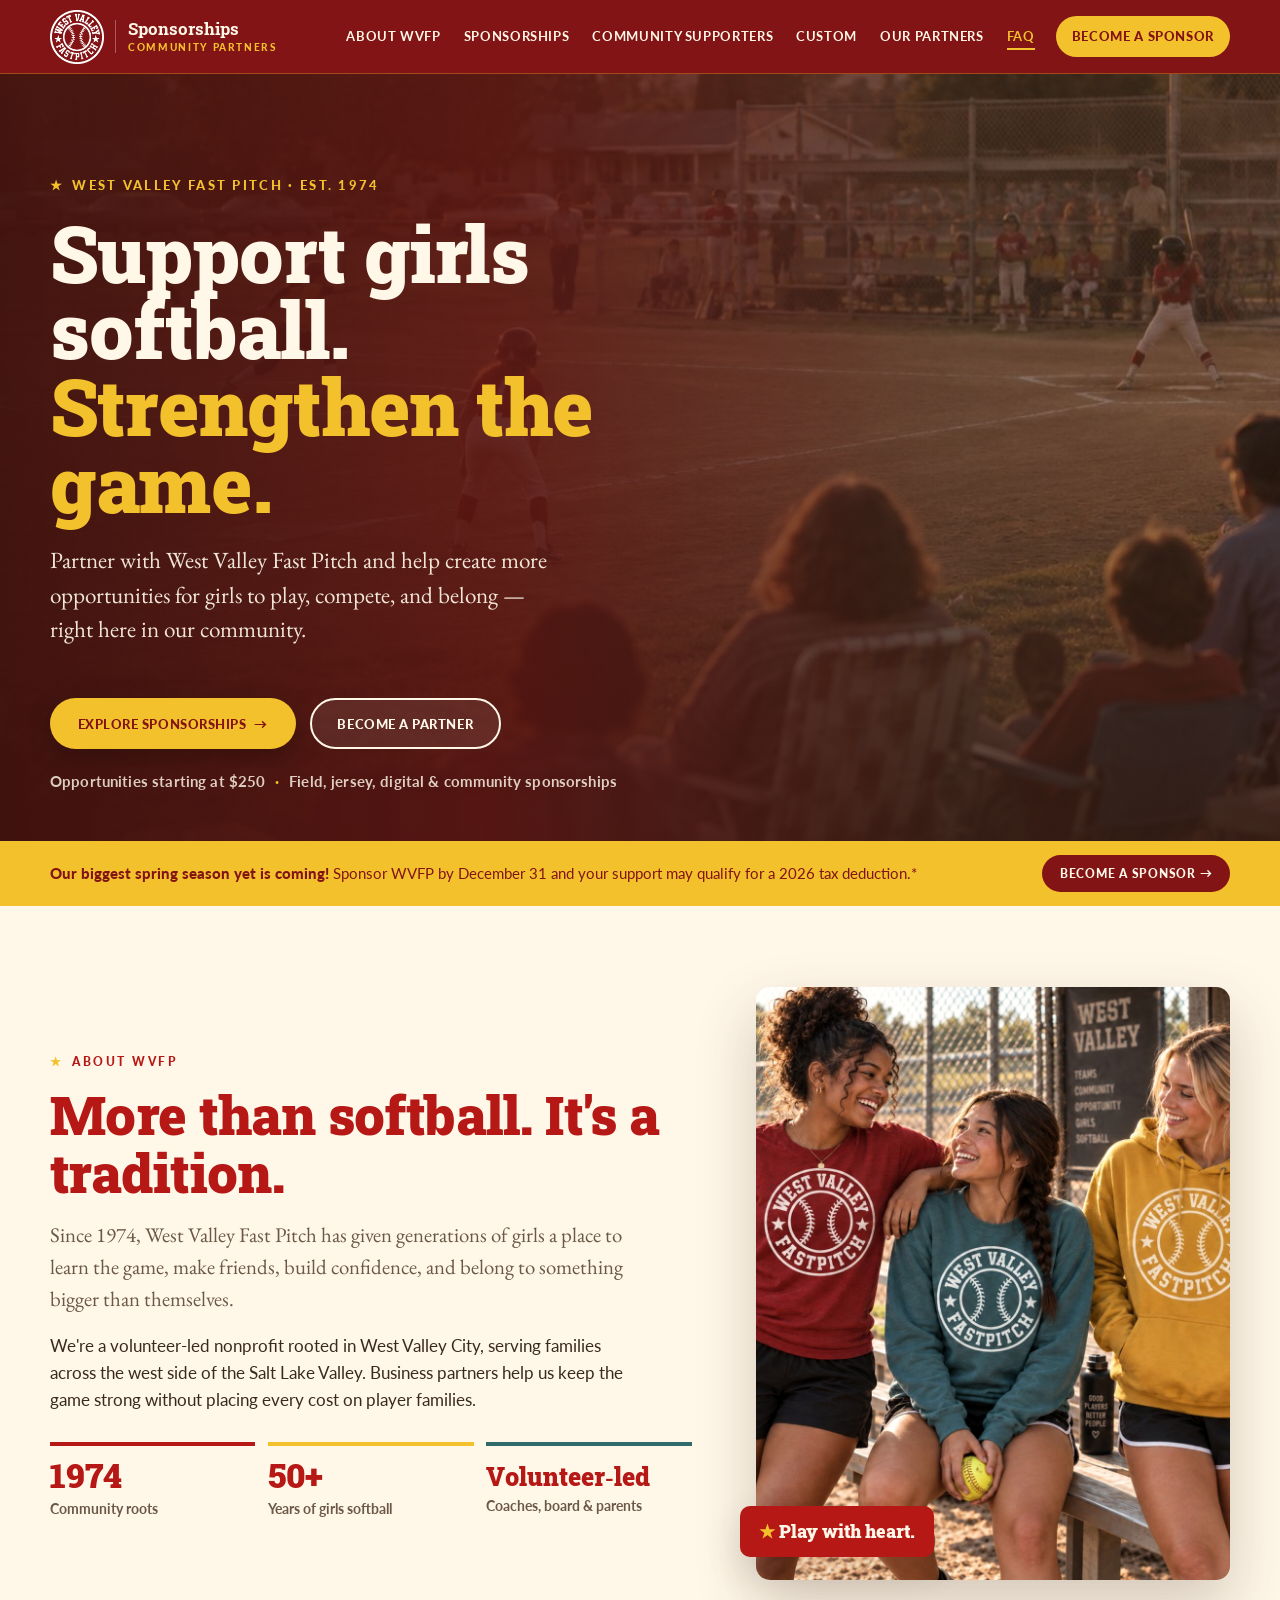
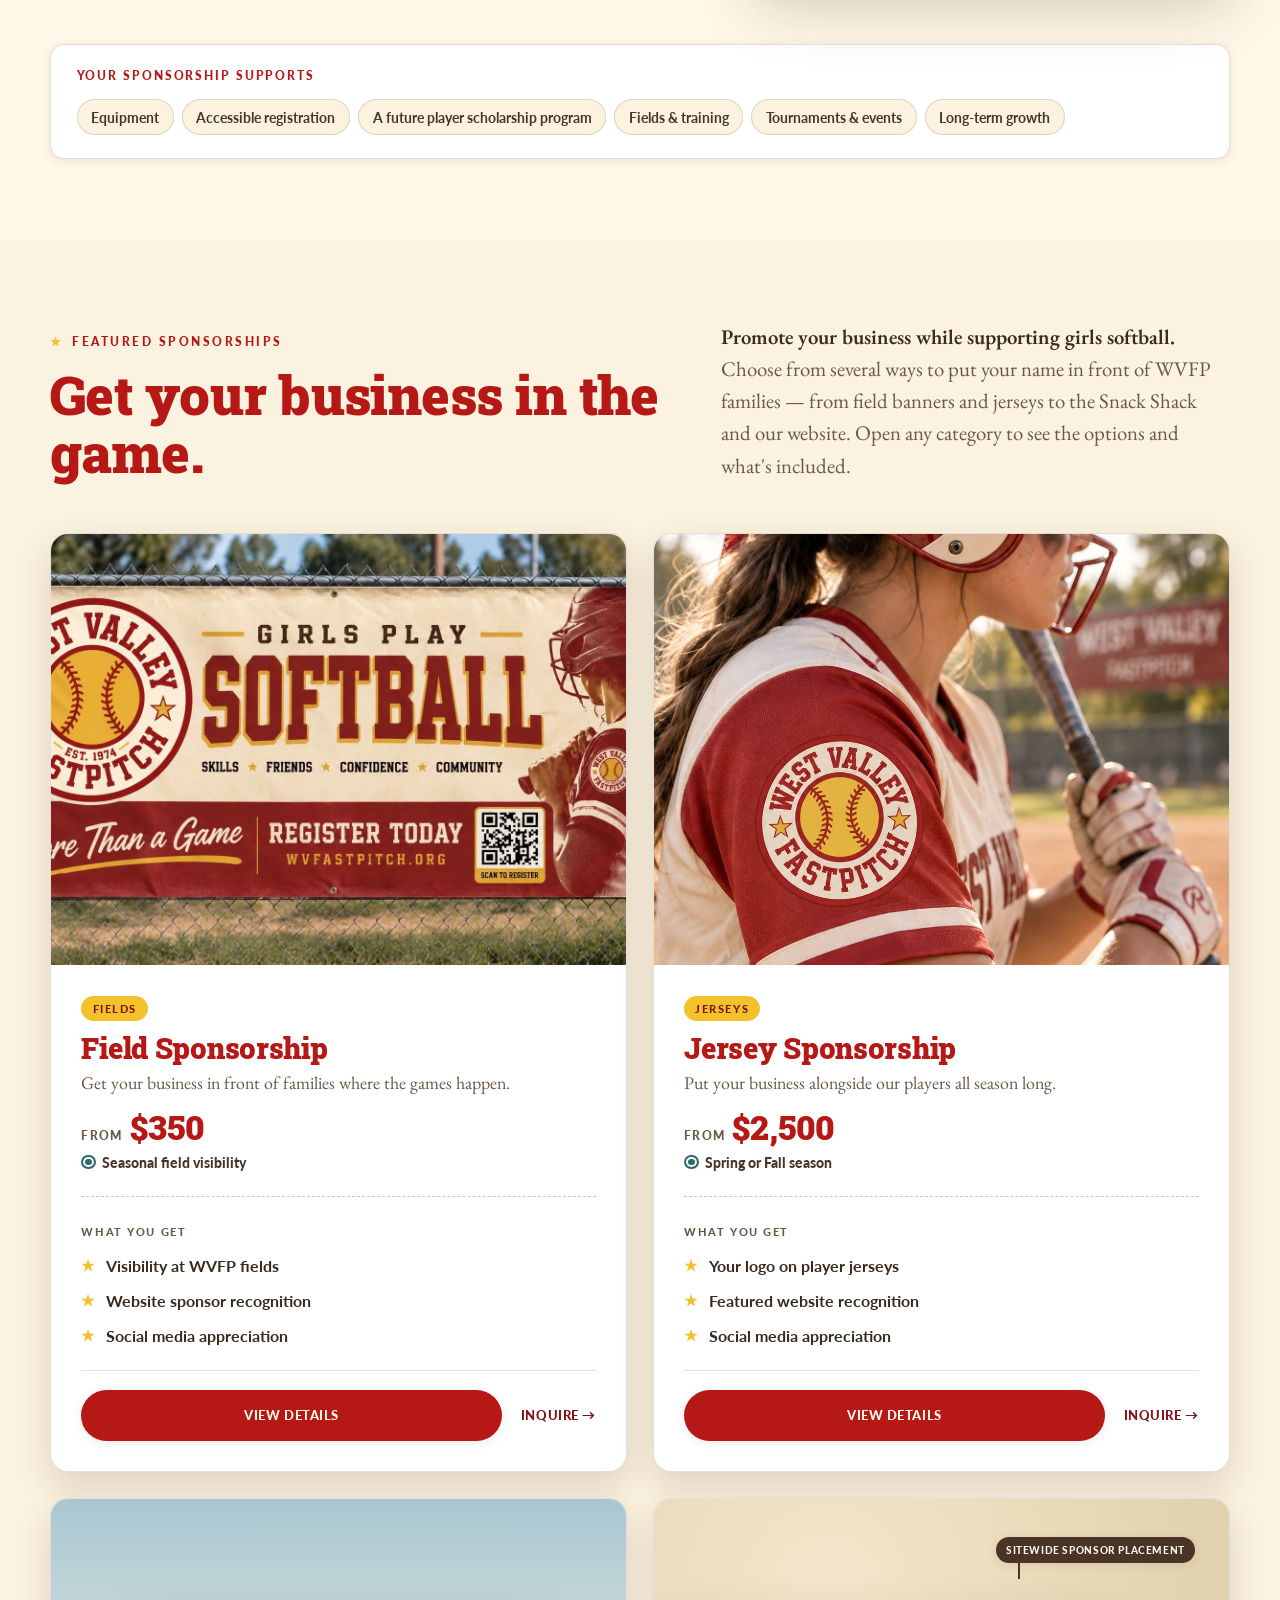
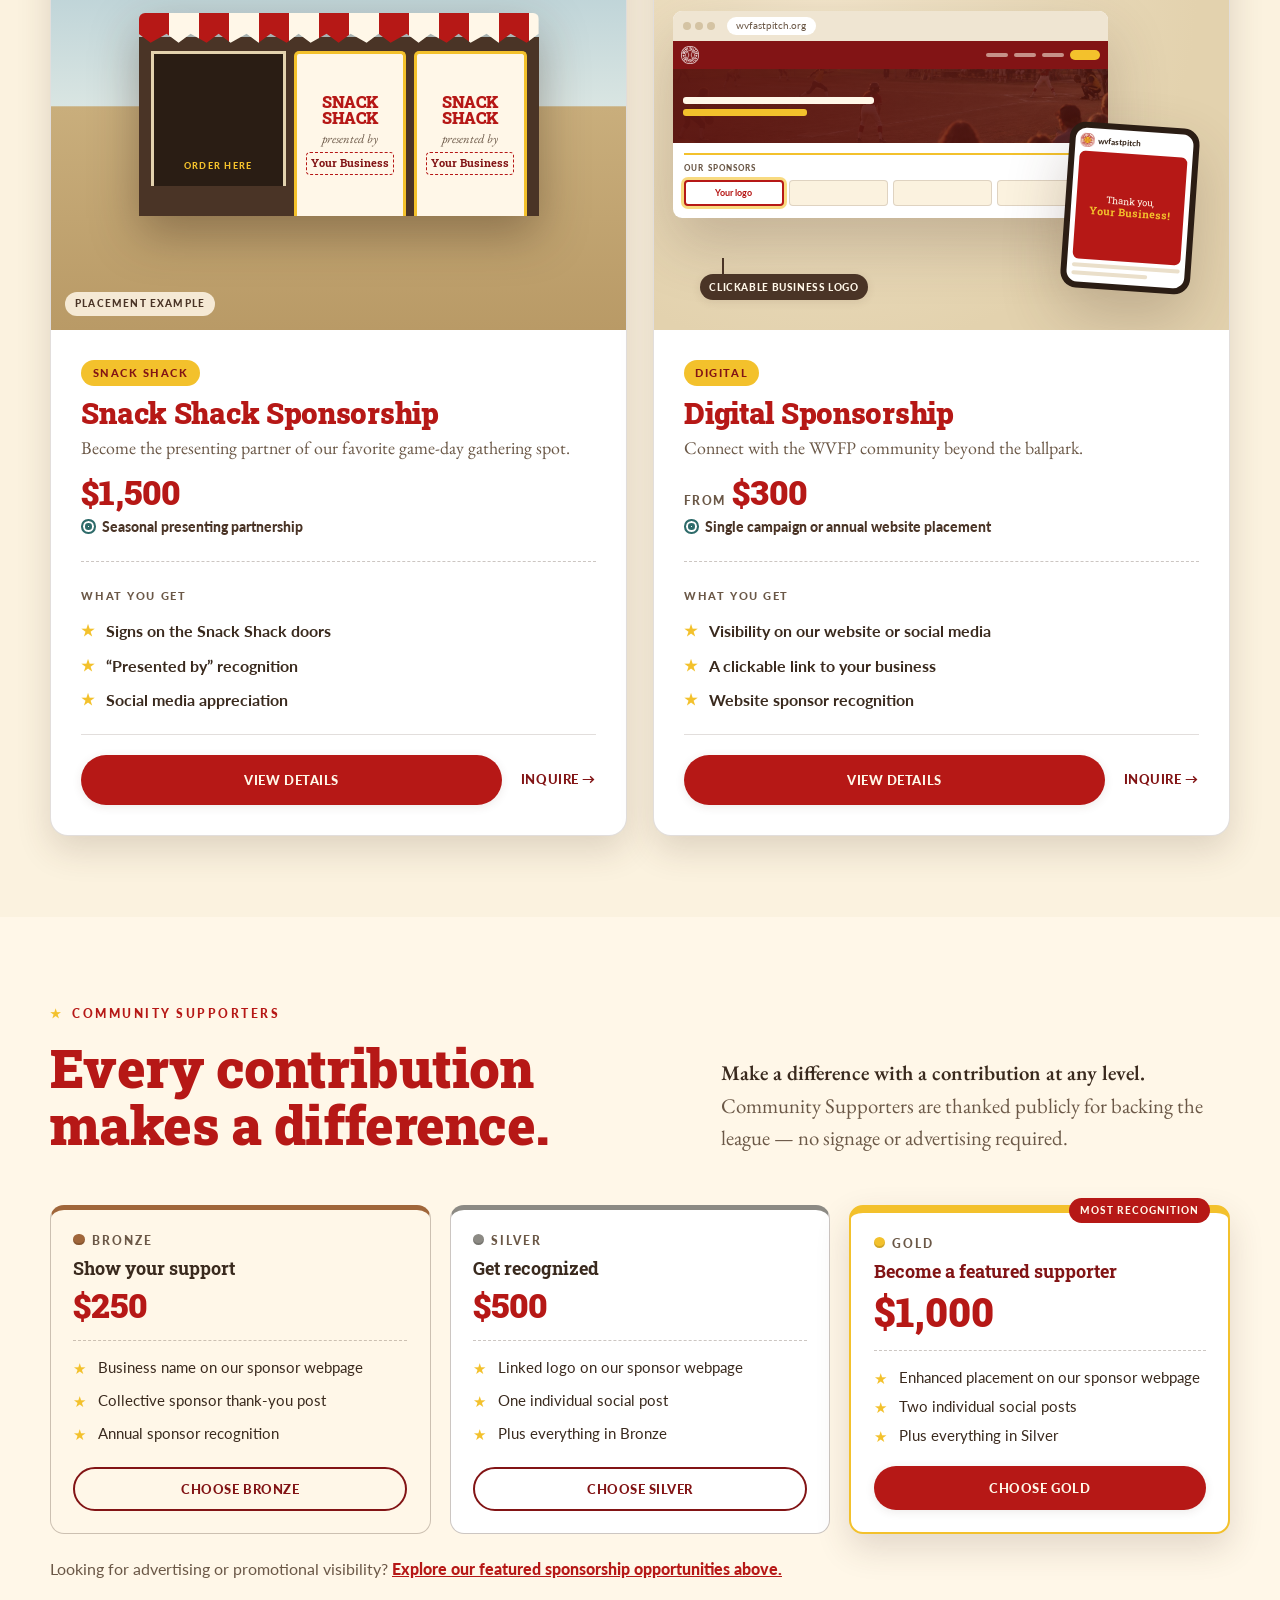
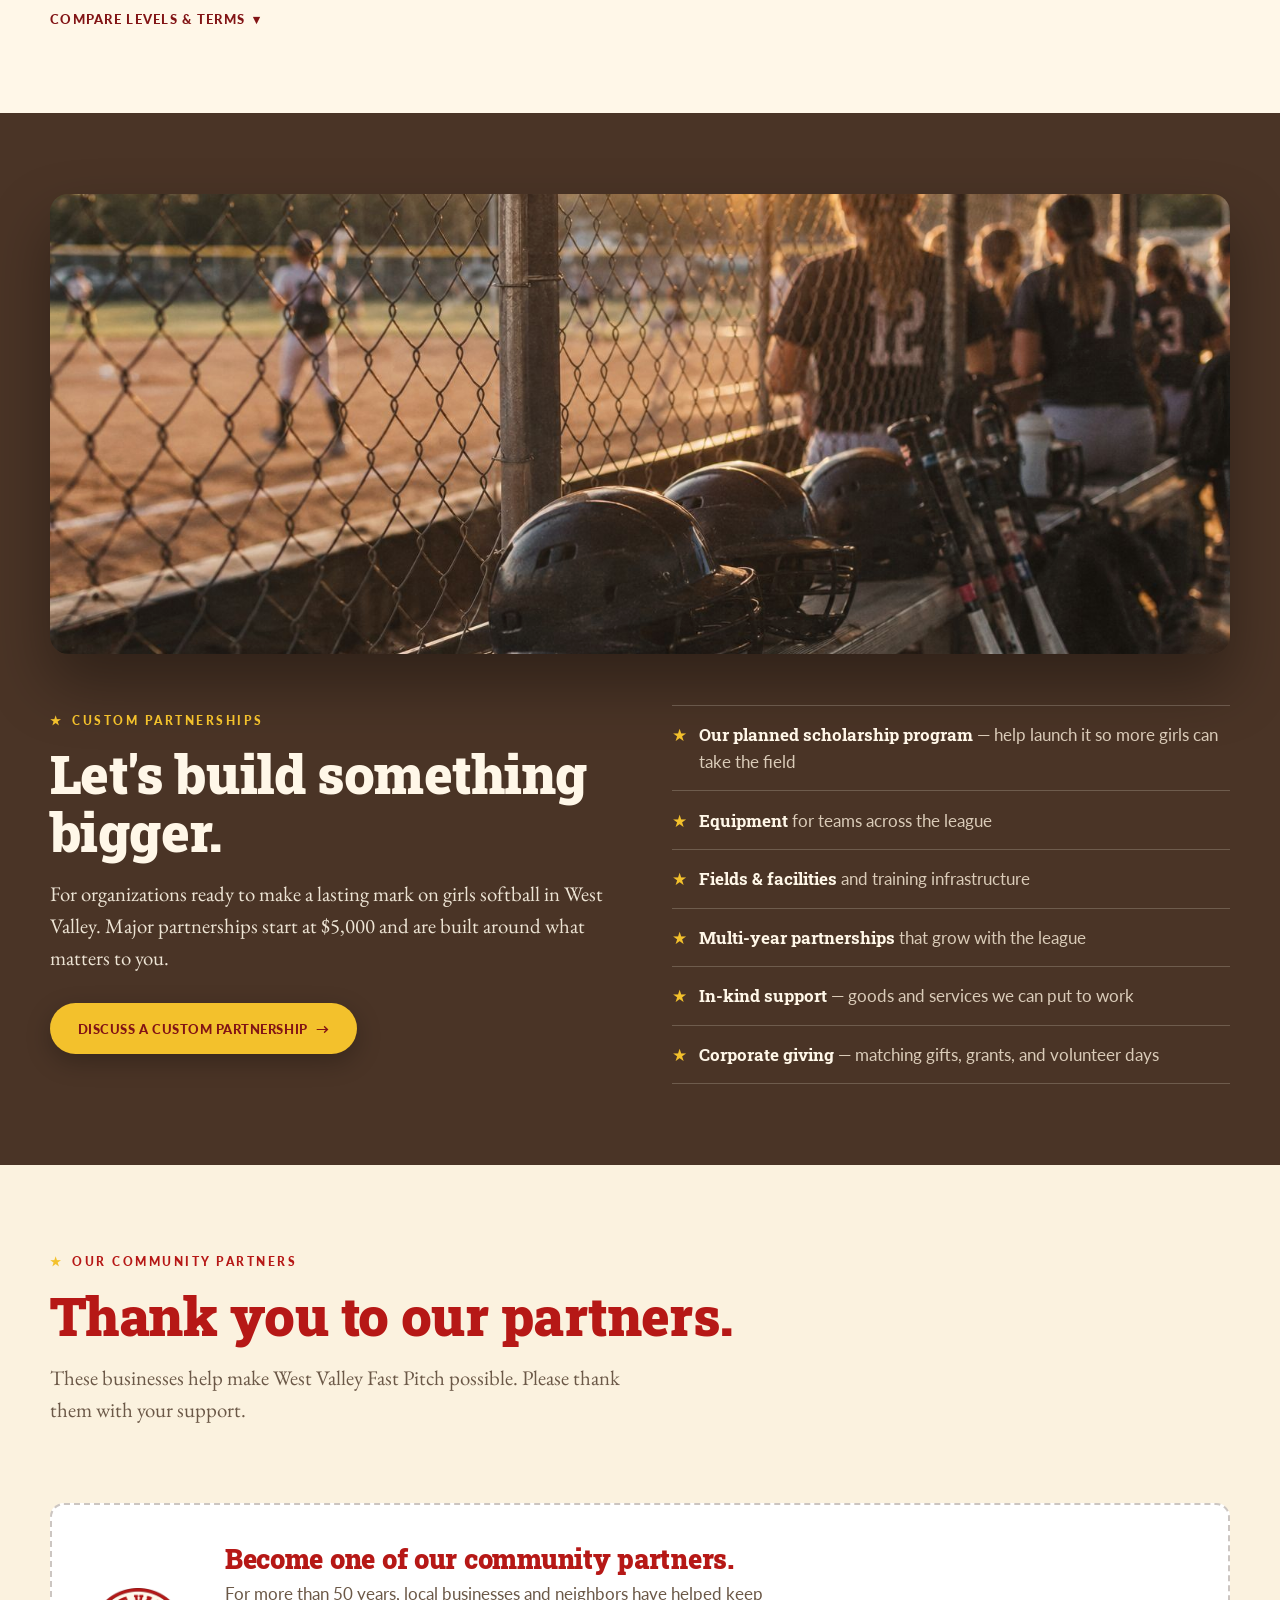
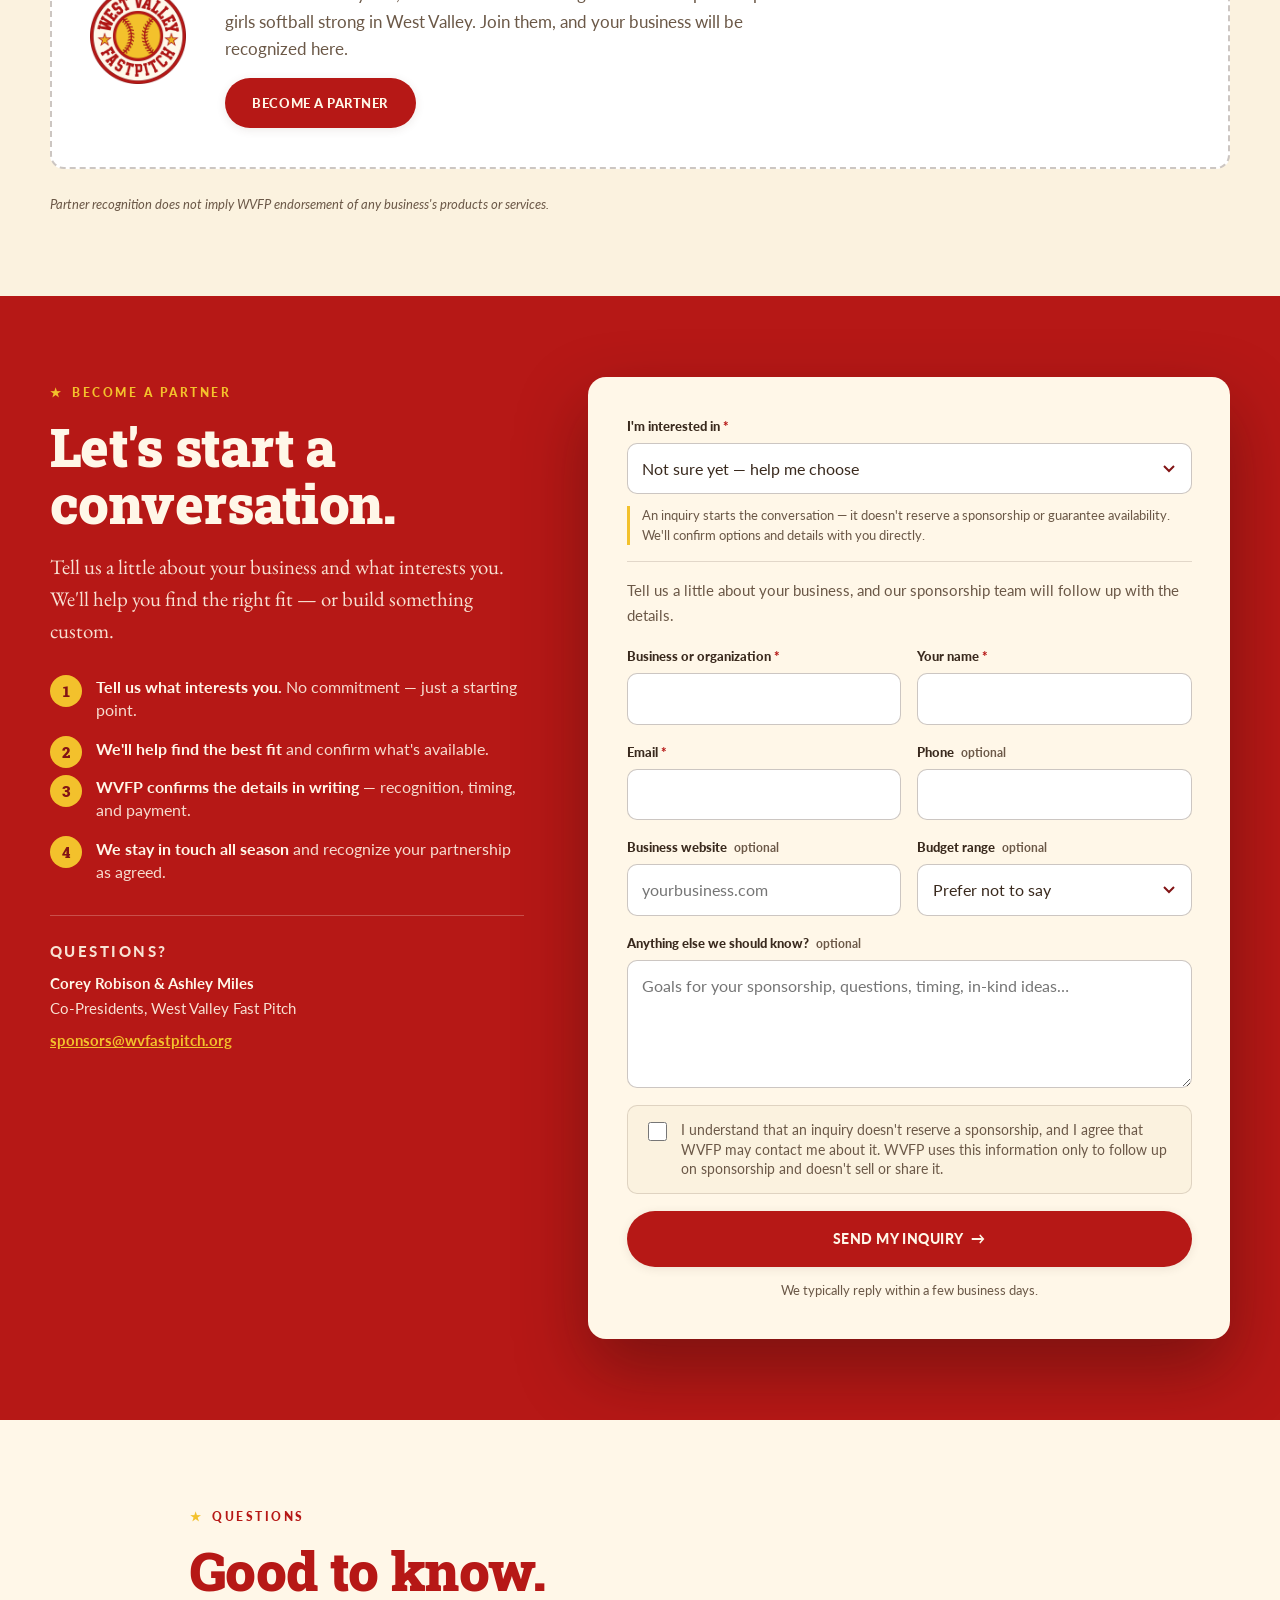
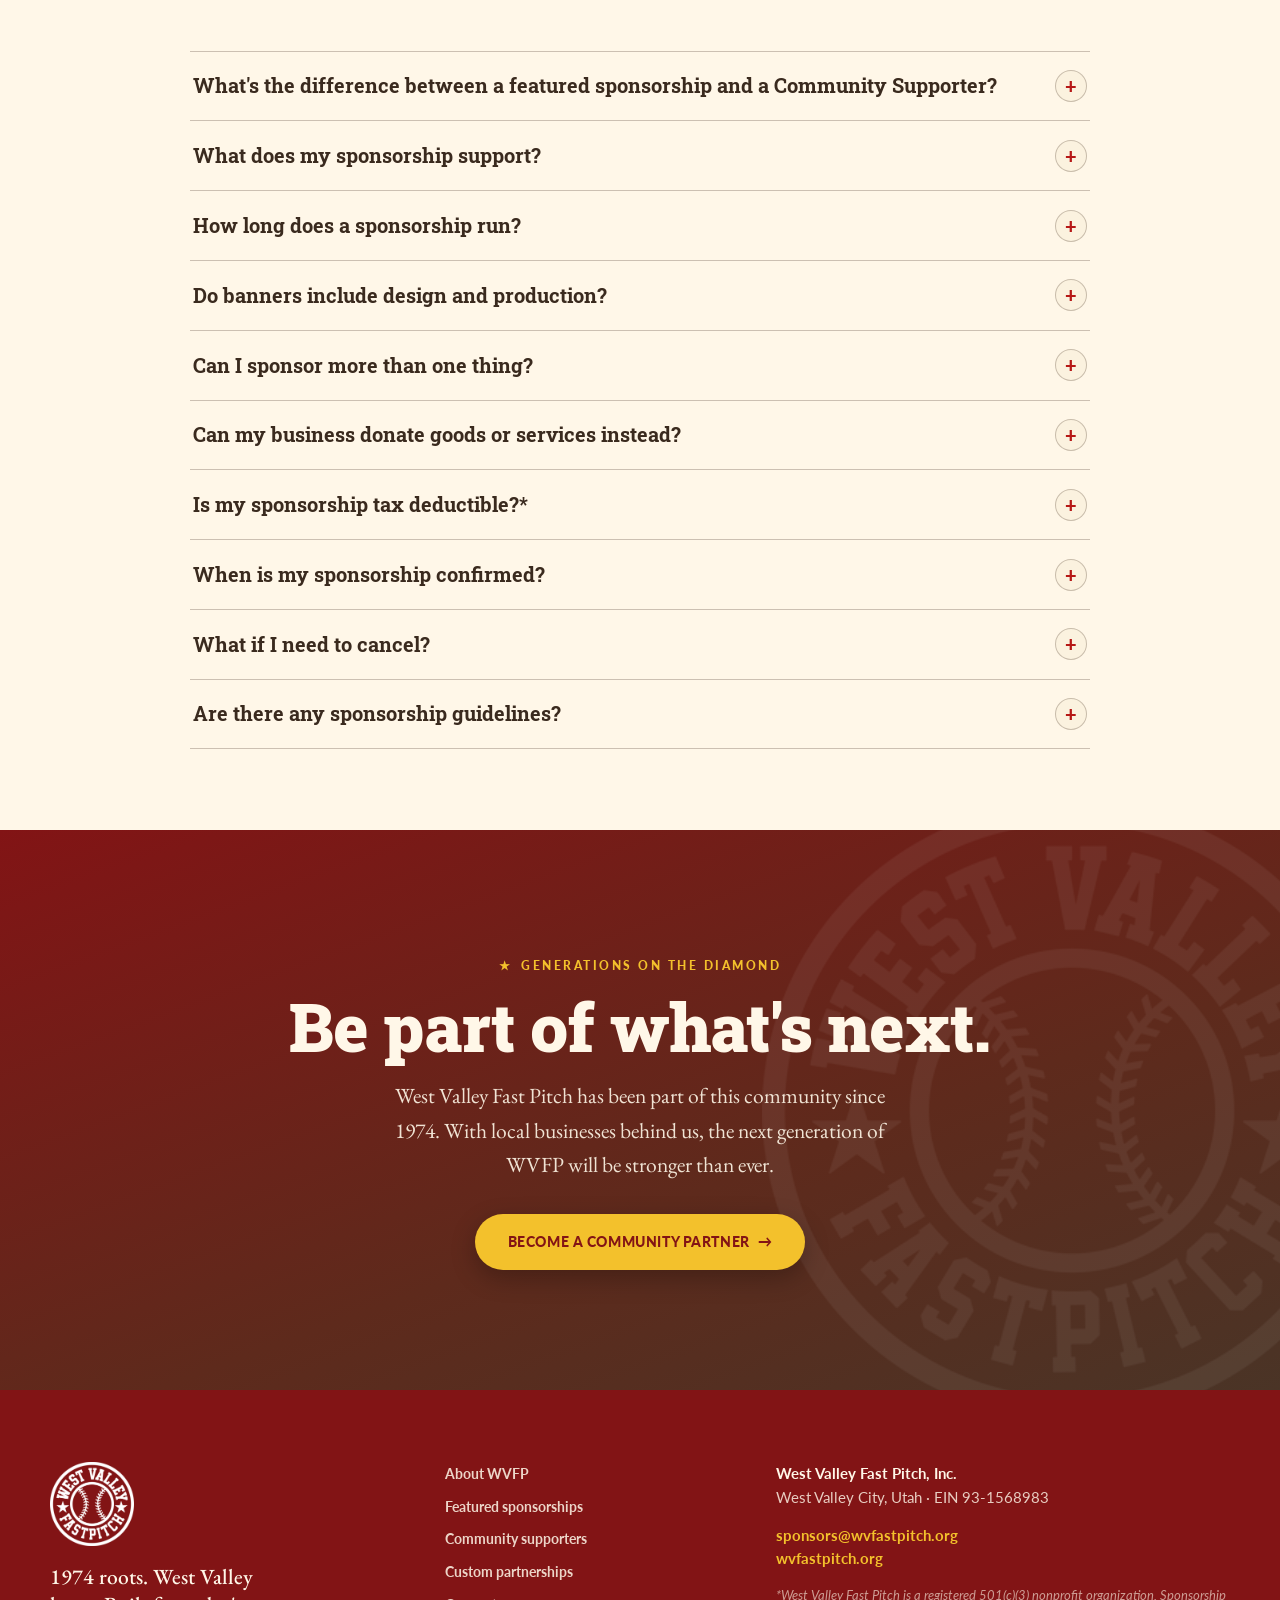
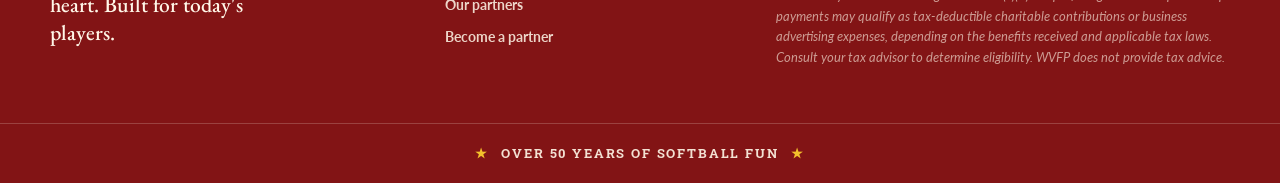
==== commit 720ffcf2: "Footer: revise tax disclaimer copy Co-Authored-By: Claude Opus 5.5 <noreply@anthropic.com> Claude-Se" ====
--- a/index.html
+++ b/index.html
@@ -821,7 +821,7 @@
     <div class="footer-meta">
       <p><strong>West Valley Fast Pitch, Inc.</strong><br />West Valley City, Utah · EIN 93-1568983</p>
       <p><a class="js-contact-email" href="mailto:sponsors@wvfastpitch.org">sponsors@wvfastpitch.org</a><br /><a href="https://wvfastpitch.org">wvfastpitch.org</a></p>
-      <p class="footer-fine" id="tax-note">*West Valley Fast Pitch (WVFP) is a 501(c)(3) nonprofit organization. Sponsorship payments may qualify as tax-deductible charitable contributions or business advertising expenses, depending on the nature of the sponsorship and benefits received. Eligibility and timing of deductions are subject to IRS rules and individual circumstances. Consult your tax advisor. WVFP does not provide tax advice.</p>
+      <p class="footer-fine" id="tax-note">*West Valley Fast Pitch is a registered 501(c)(3) nonprofit organization. Sponsorship payments may qualify as tax-deductible charitable contributions or business advertising expenses, depending on the benefits received and applicable tax laws. Consult your tax advisor to determine eligibility. WVFP does not provide tax advice.</p>
     </div>
   </div>
   <div class="footer-rule"><span class="star" aria-hidden="true">★</span> Over 50 years of softball fun <span class="star" aria-hidden="true">★</span></div>
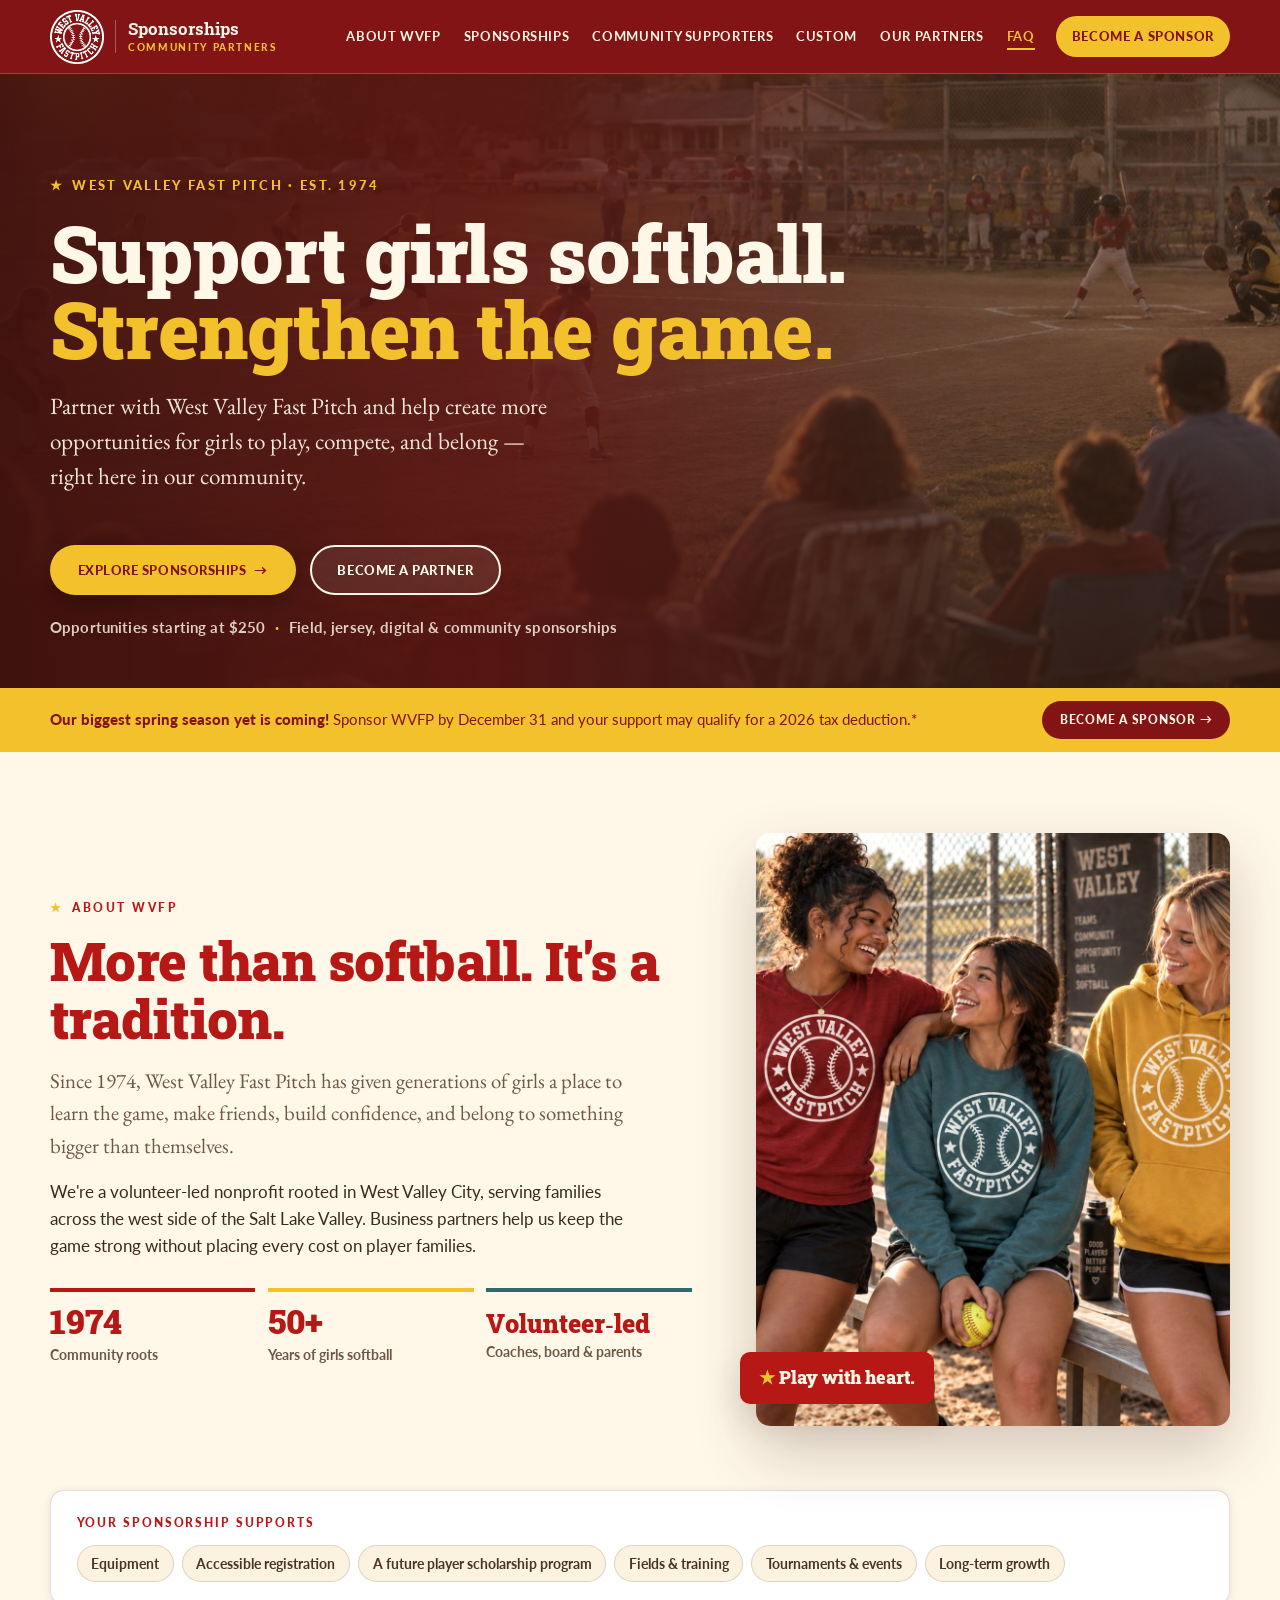
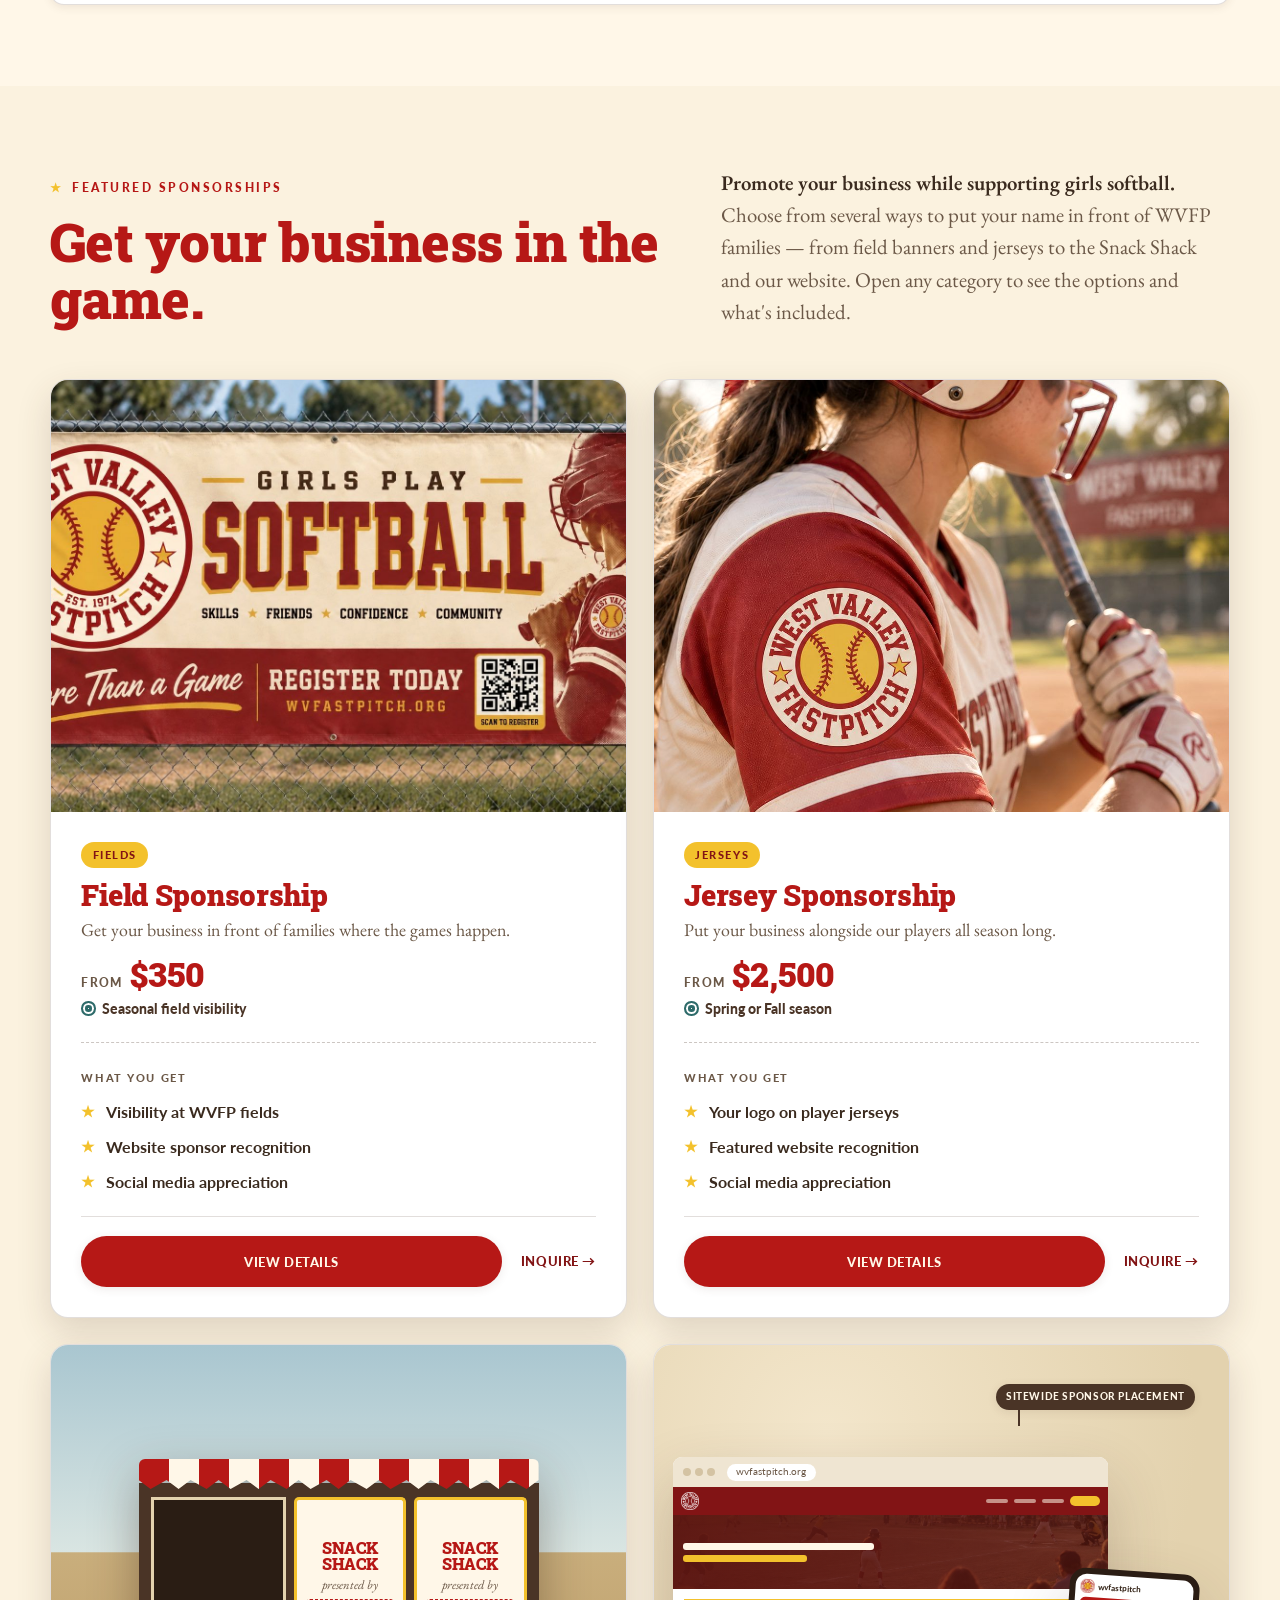
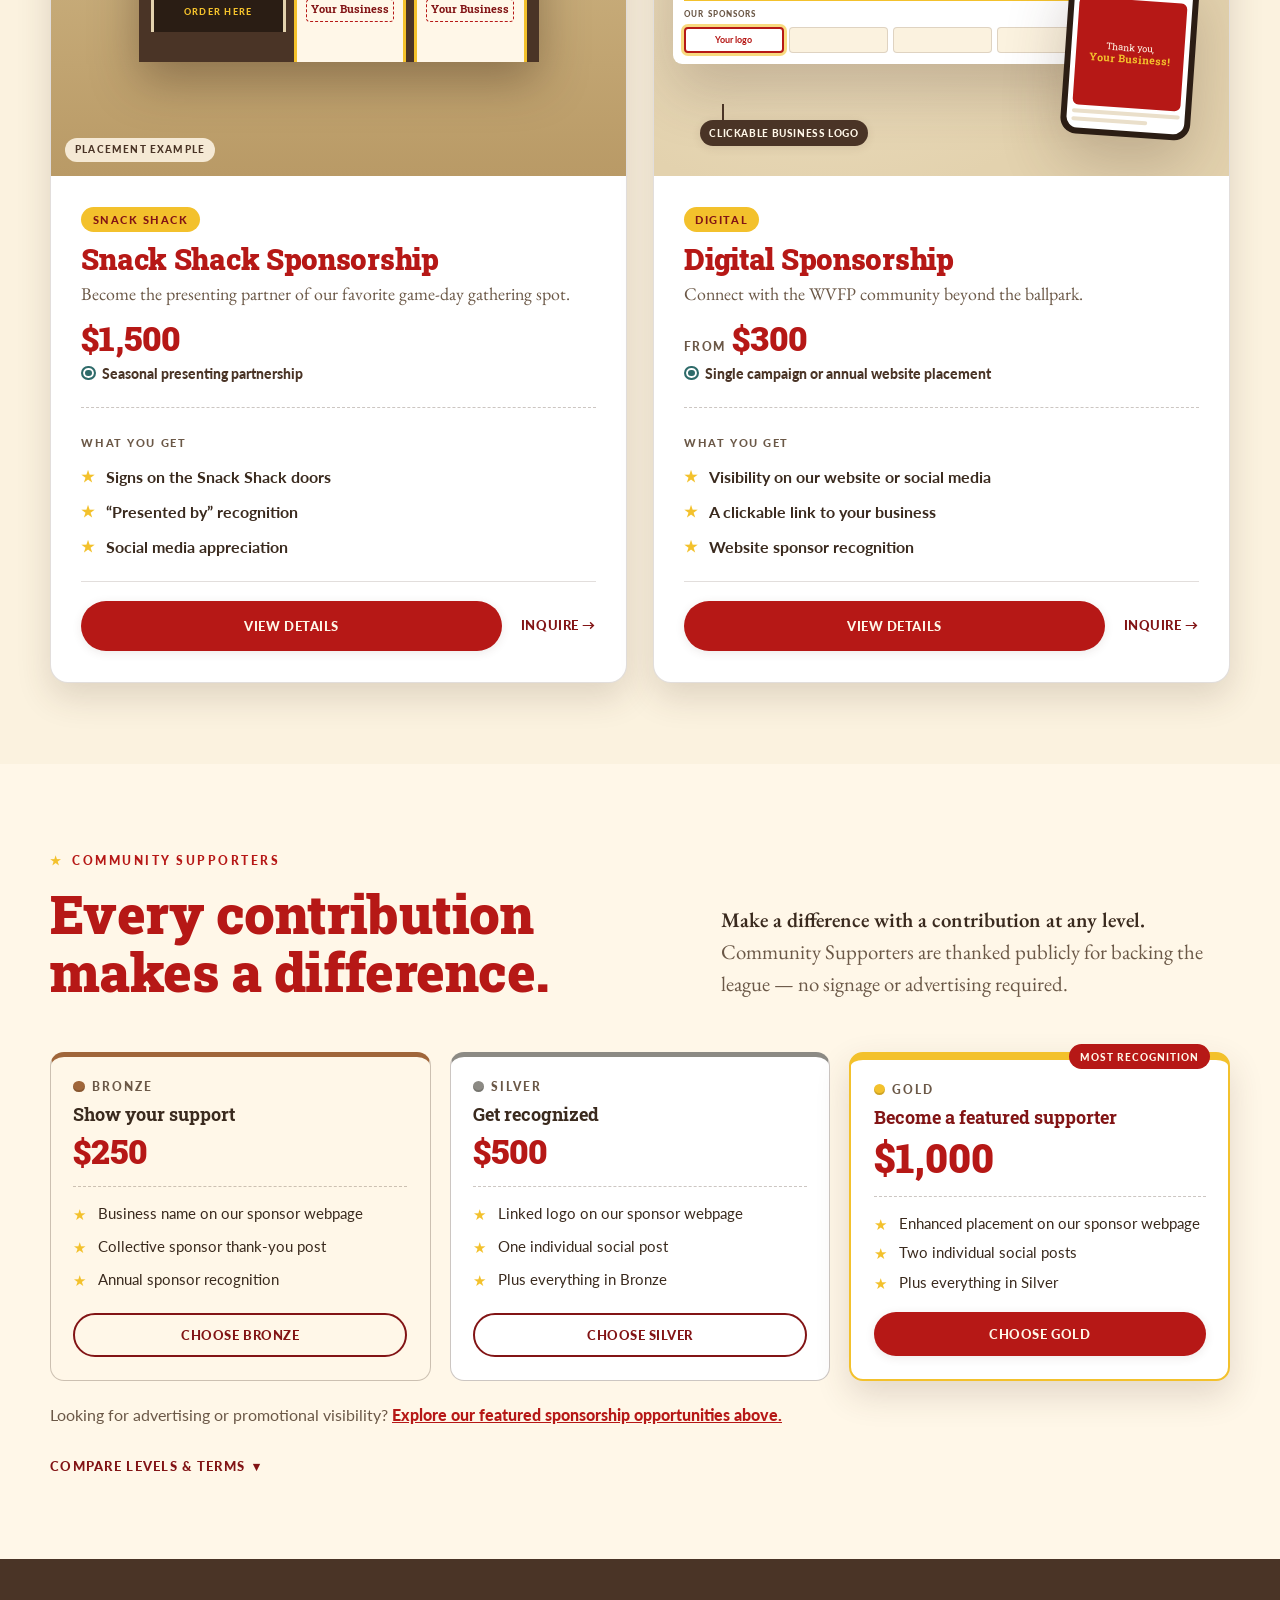
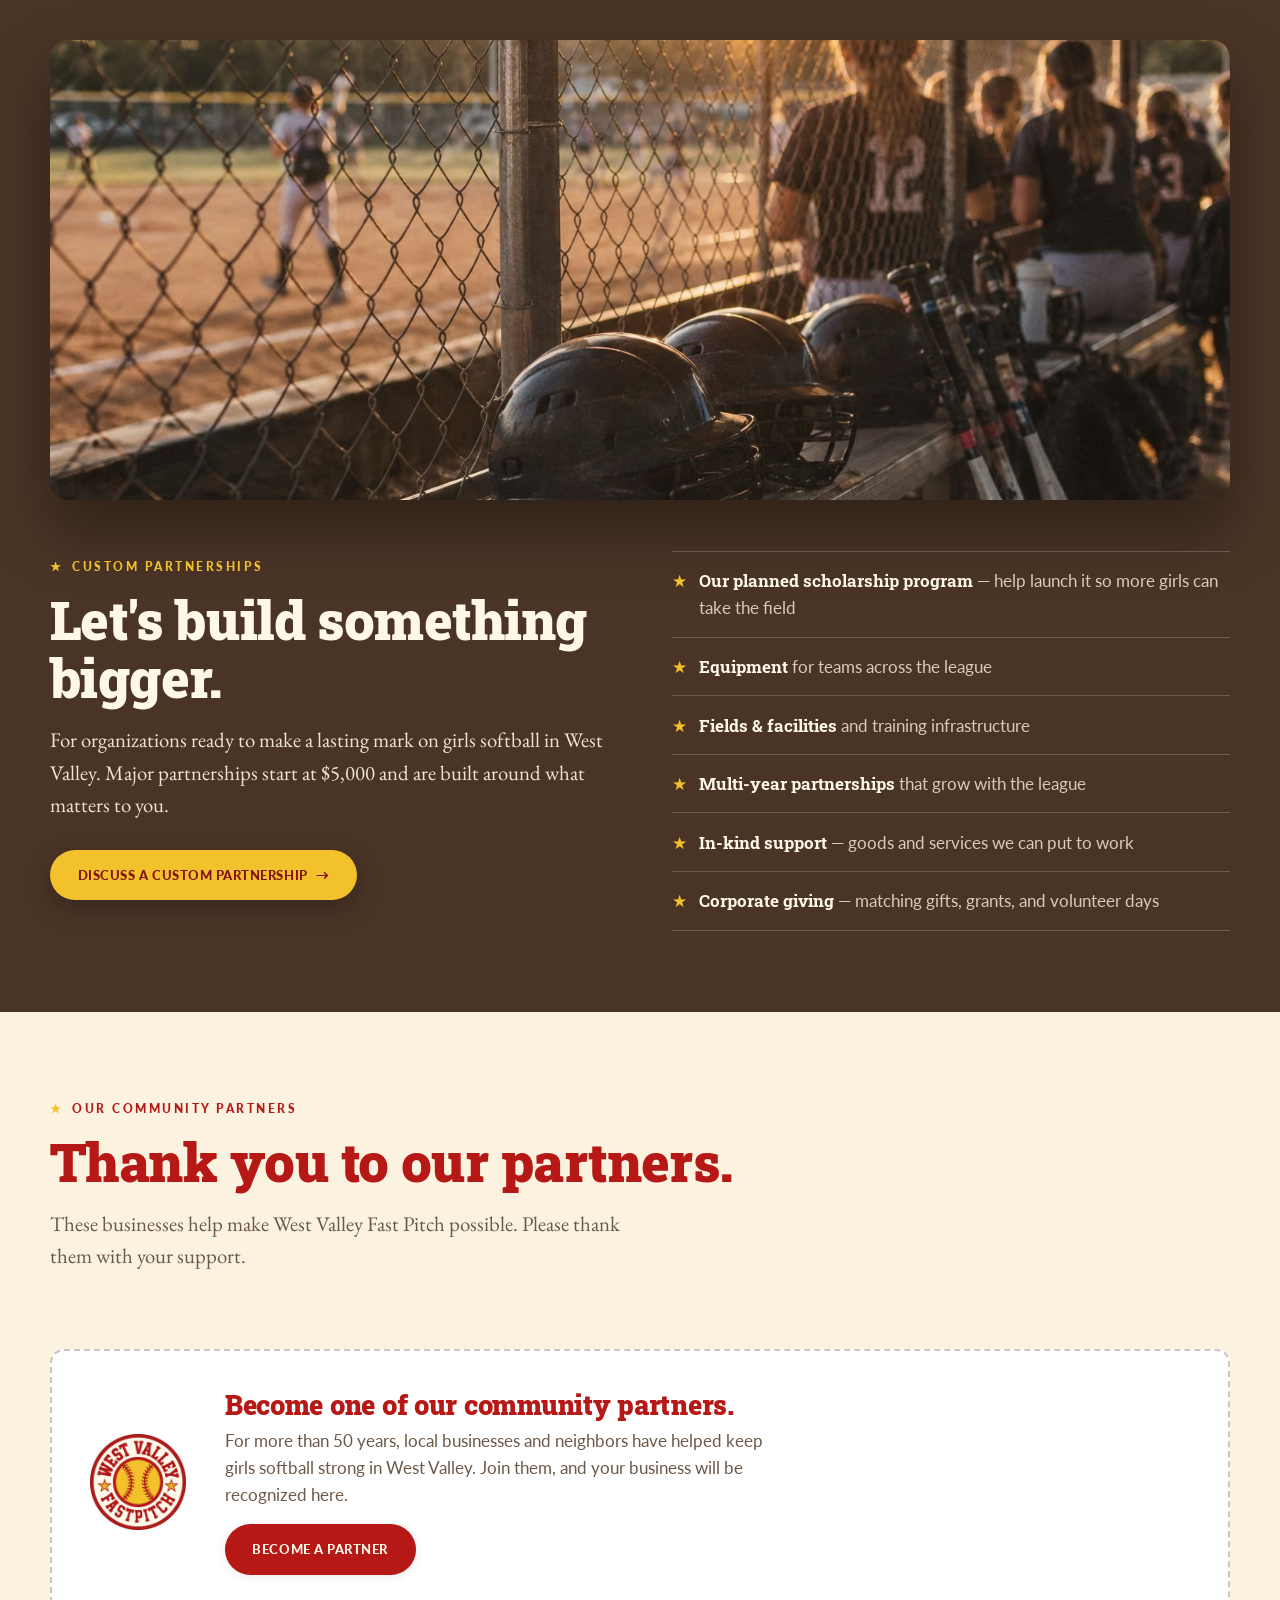
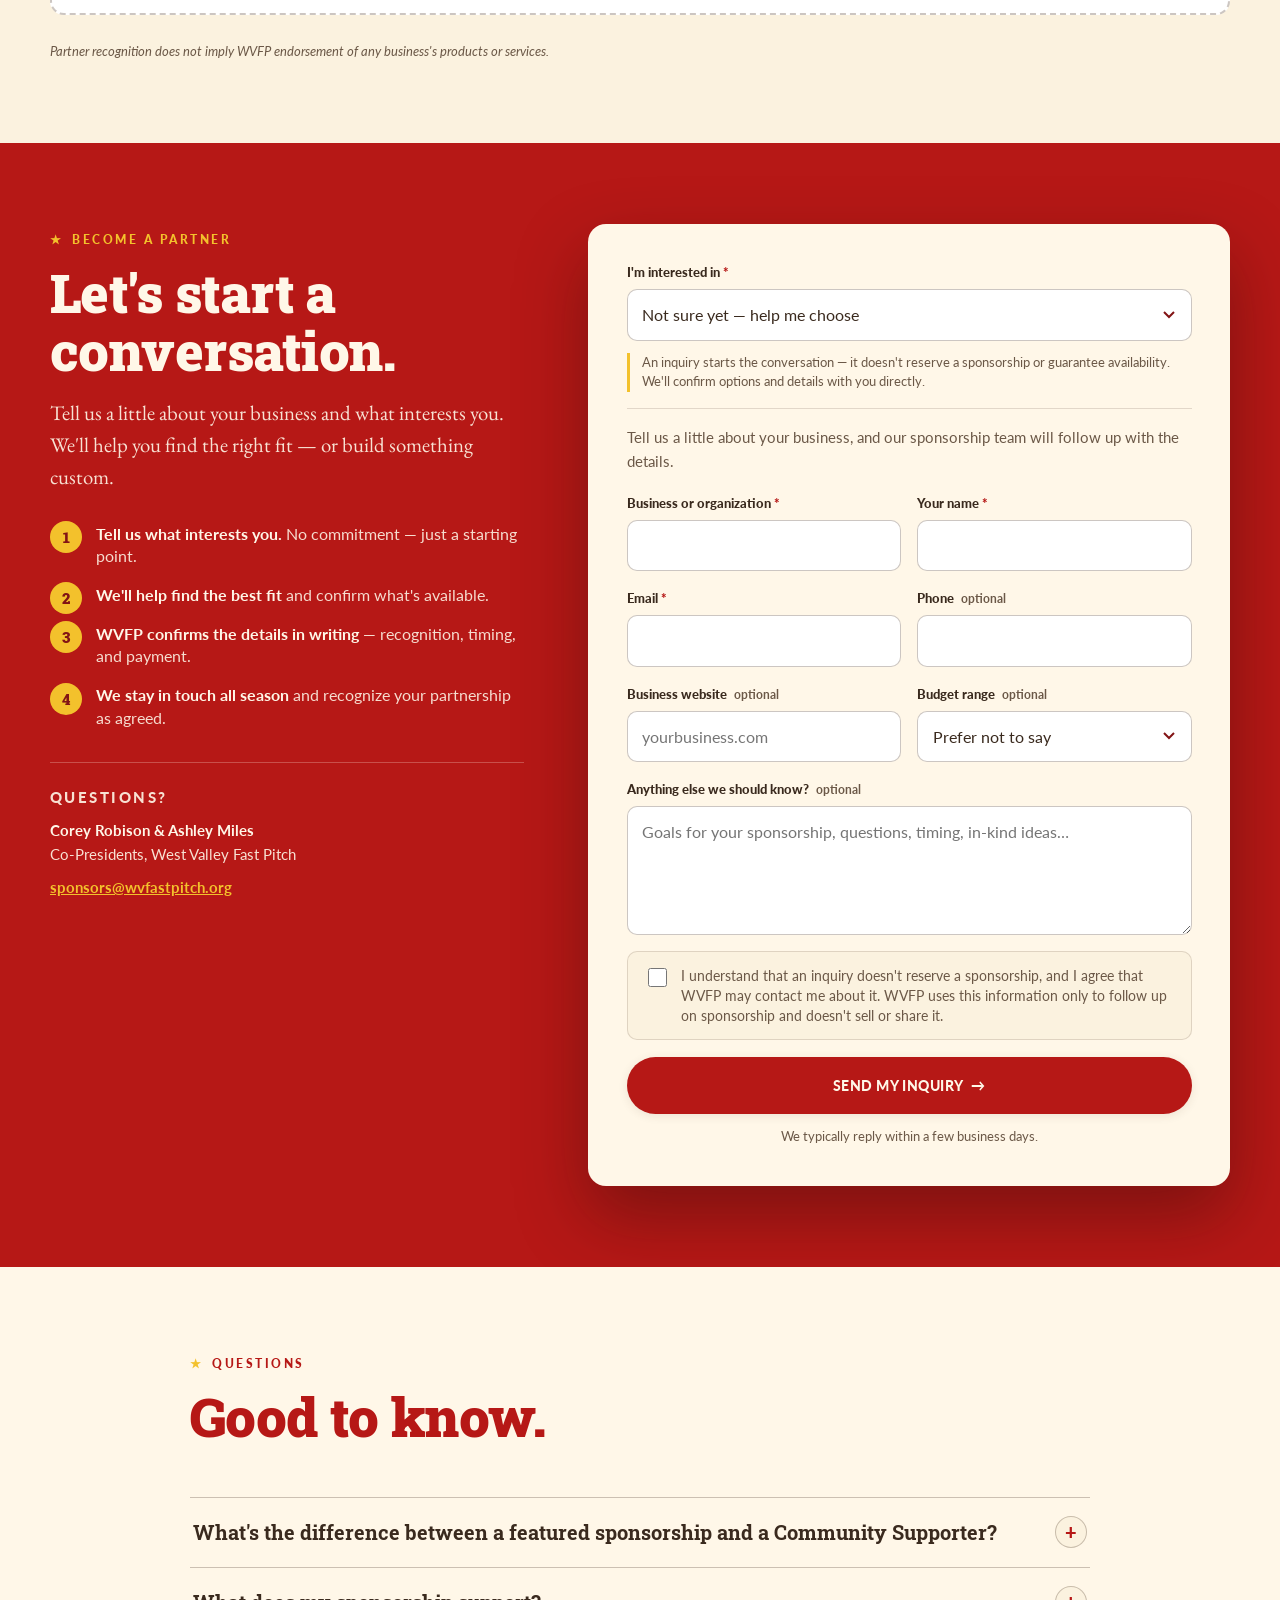
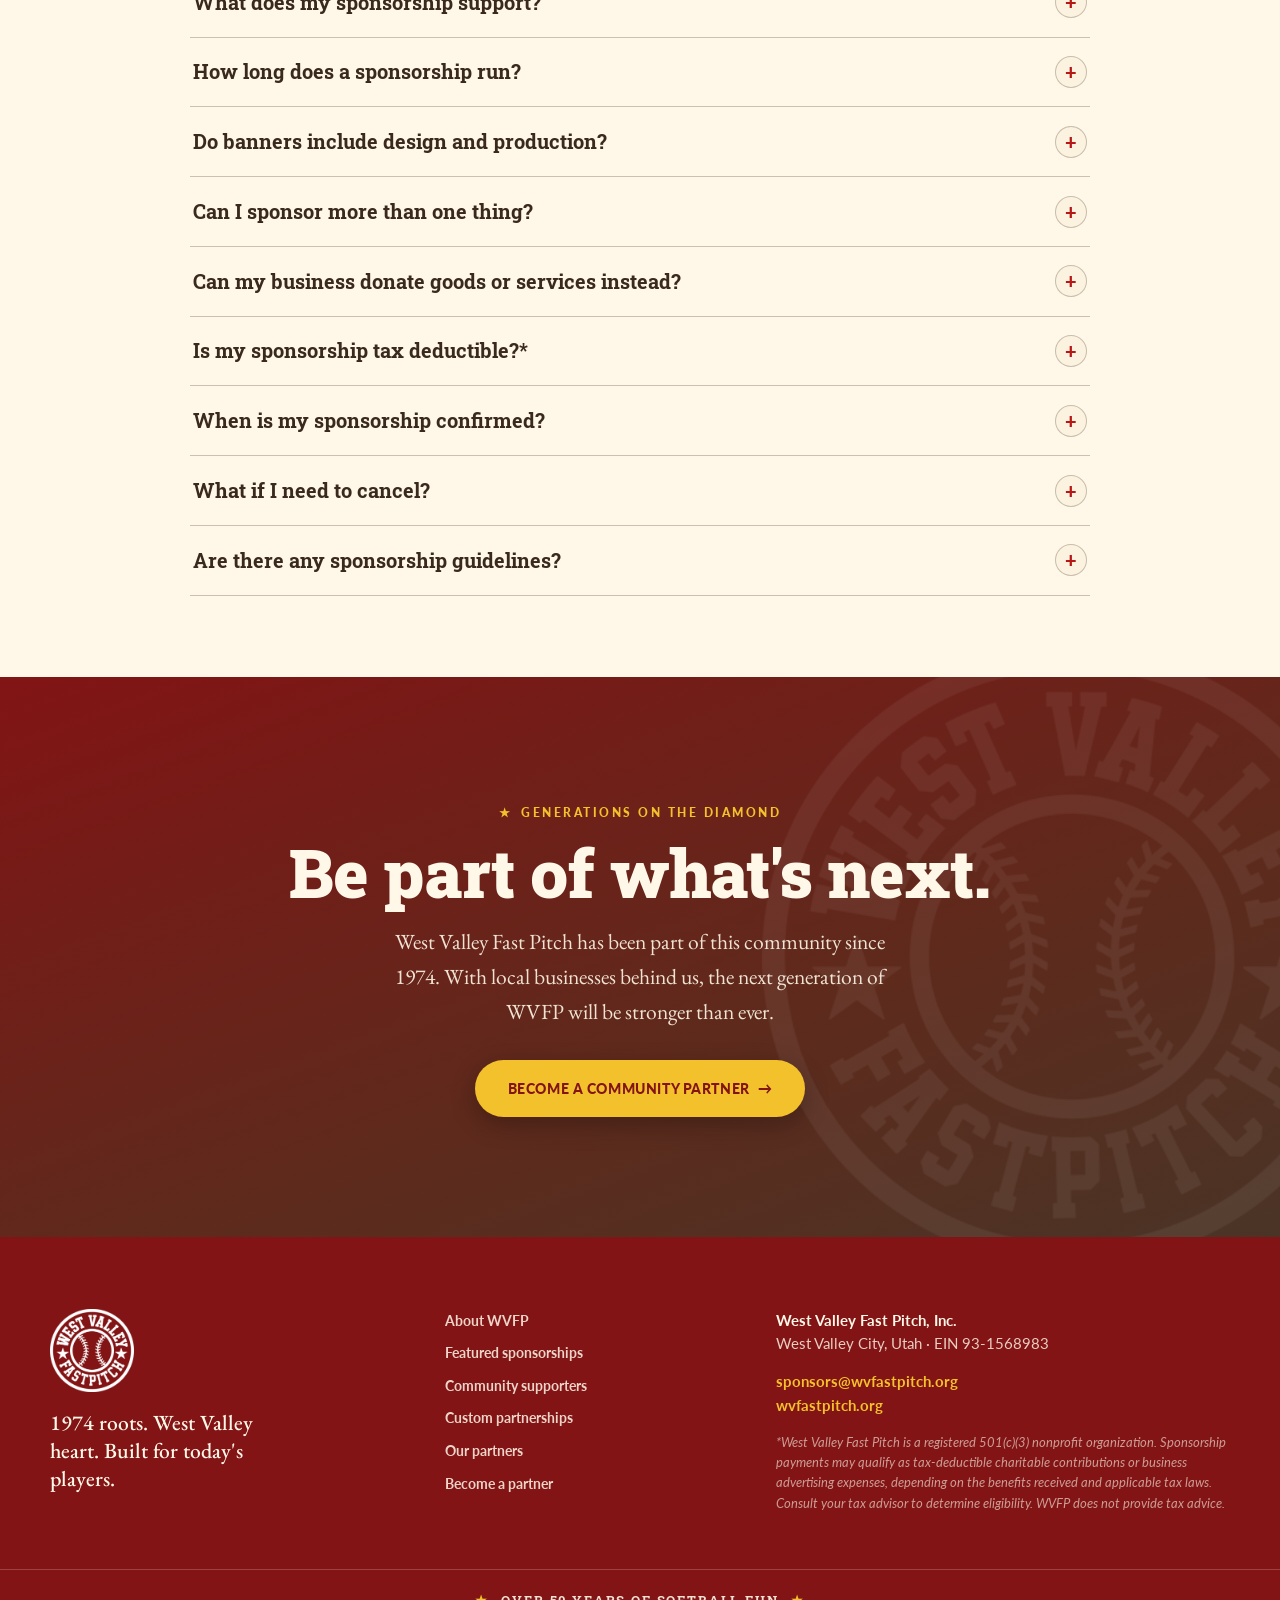
==== commit 04ae7bfe: "Hero: keep the headline to two lines at every screen size Co-Authored-By: Claude Opus 5.5 <noreply@a" ====
--- a/index.html
+++ b/index.html
@@ -66,7 +66,7 @@
   </div>
   <div class="wrap hero__inner">
     <p class="hero__kicker"><span class="star" aria-hidden="true">★</span> West Valley Fast Pitch · Est. 1974</p>
-    <h1 class="hero__title">Support girls softball. <span>Strengthen the game.</span></h1>
+    <h1 class="hero__title"><span class="hero__line">Support girls softball.</span> <span class="hero__line hero__line--accent">Strengthen the game.</span></h1>
     <p class="hero__lede">Partner with West Valley Fast Pitch and help create more opportunities for girls to play, compete, and belong — right here in our community.</p>
 
     <div class="hero__actions">
--- a/assets/css/styles.css
+++ b/assets/css/styles.css
@@ -170,8 +170,10 @@
   font-weight: 900; text-transform: uppercase; letter-spacing: .18em; font-size: .8rem;
   color: var(--gold); margin: 0 0 1.2rem; display: inline-flex; align-items: center; gap: .5rem;
 }
-.hero__title { color: var(--cream); font-size: clamp(2.6rem, 6.4vw, 4.9rem); line-height: .98; margin: 0 0 1.3rem; max-width: 17ch; }
-.hero__title span { color: var(--gold); display: block; }
+/* Two lines exactly: each phrase stays on one line, so the size scales with the viewport */
+.hero__title { color: var(--cream); font-size: clamp(1.6rem, 8.4vw, 4.9rem); line-height: .98; margin: 0 0 1.3rem; }
+.hero__line { display: block; white-space: nowrap; }
+.hero__line--accent { color: var(--gold); }
 .hero__lede { font-family: var(--f-editorial); font-size: clamp(1.15rem, 2vw, 1.45rem); line-height: 1.5; max-width: 46ch; color: rgba(255,247,232,.92); margin: 0 0 clamp(2rem, 5vw, 3.2rem); }
 
 .hero__actions { display: flex; flex-wrap: wrap; gap: .9rem; margin-bottom: 1.3rem; }
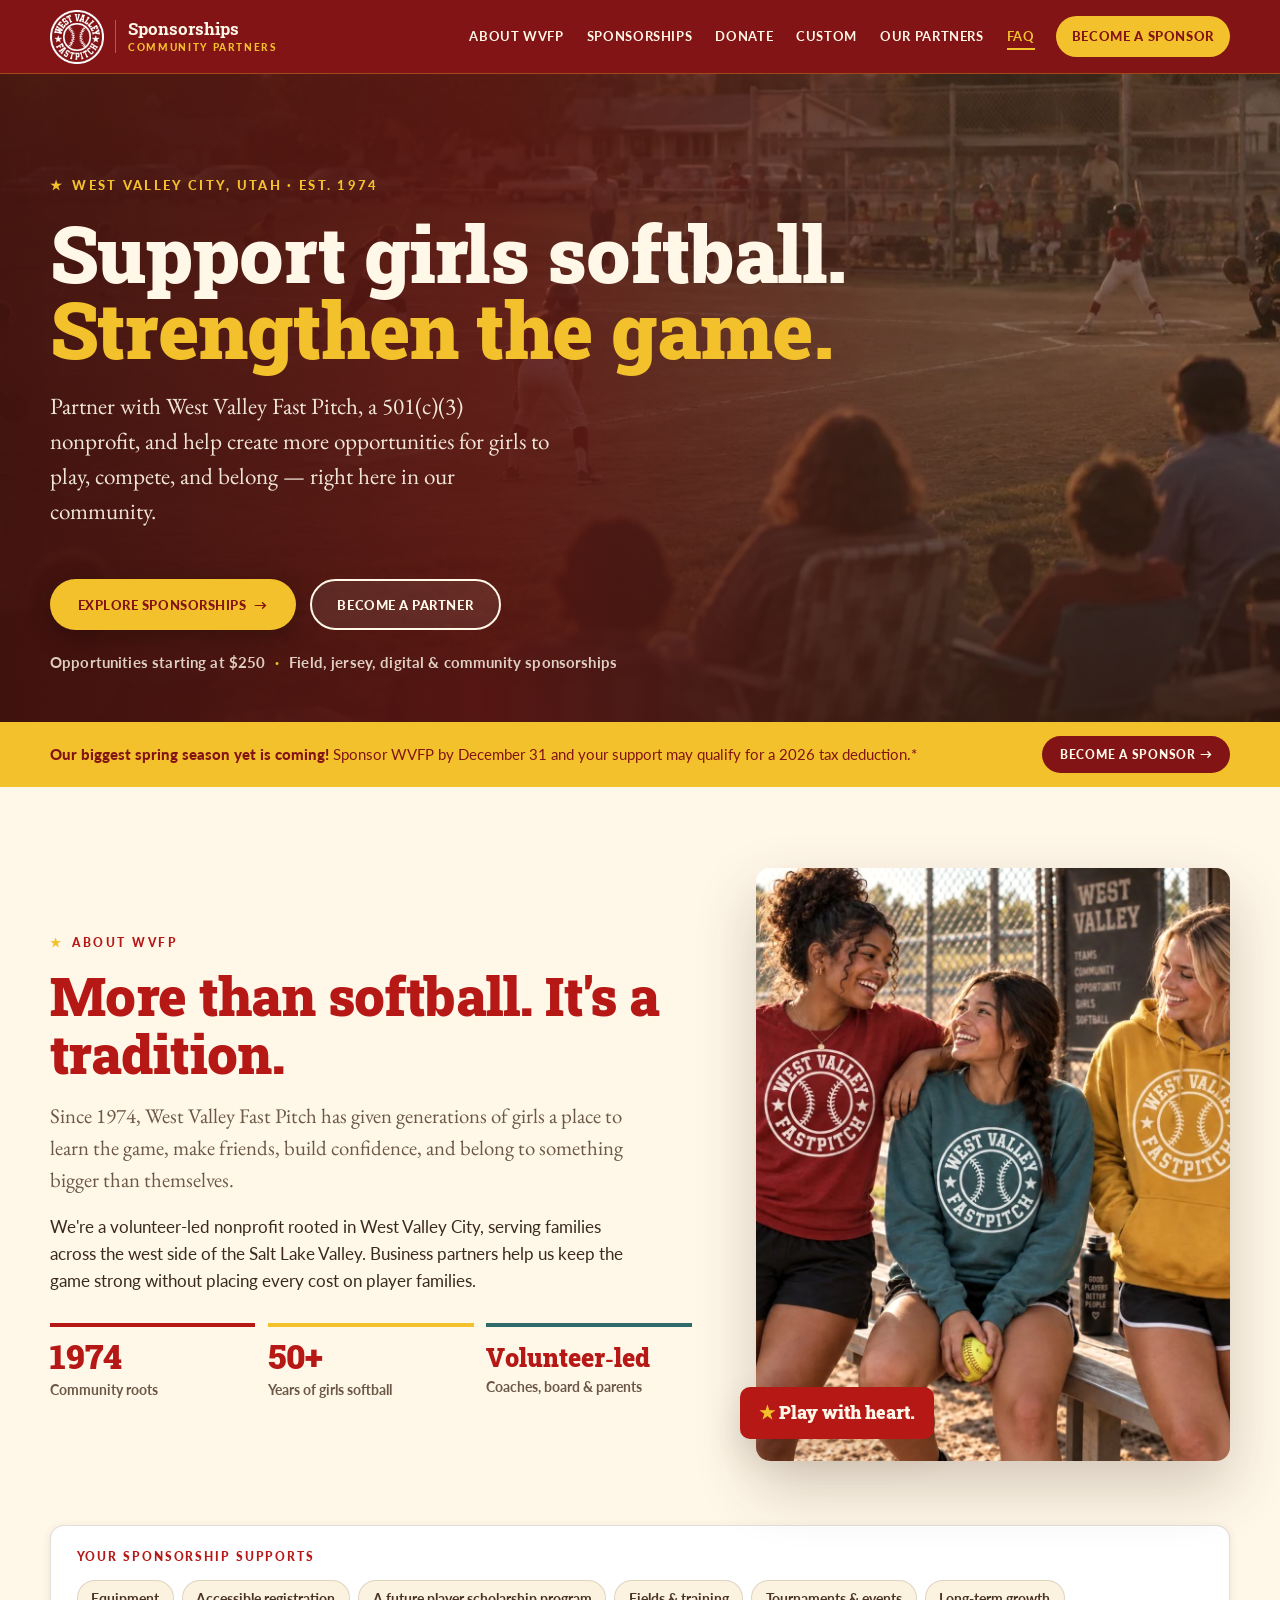
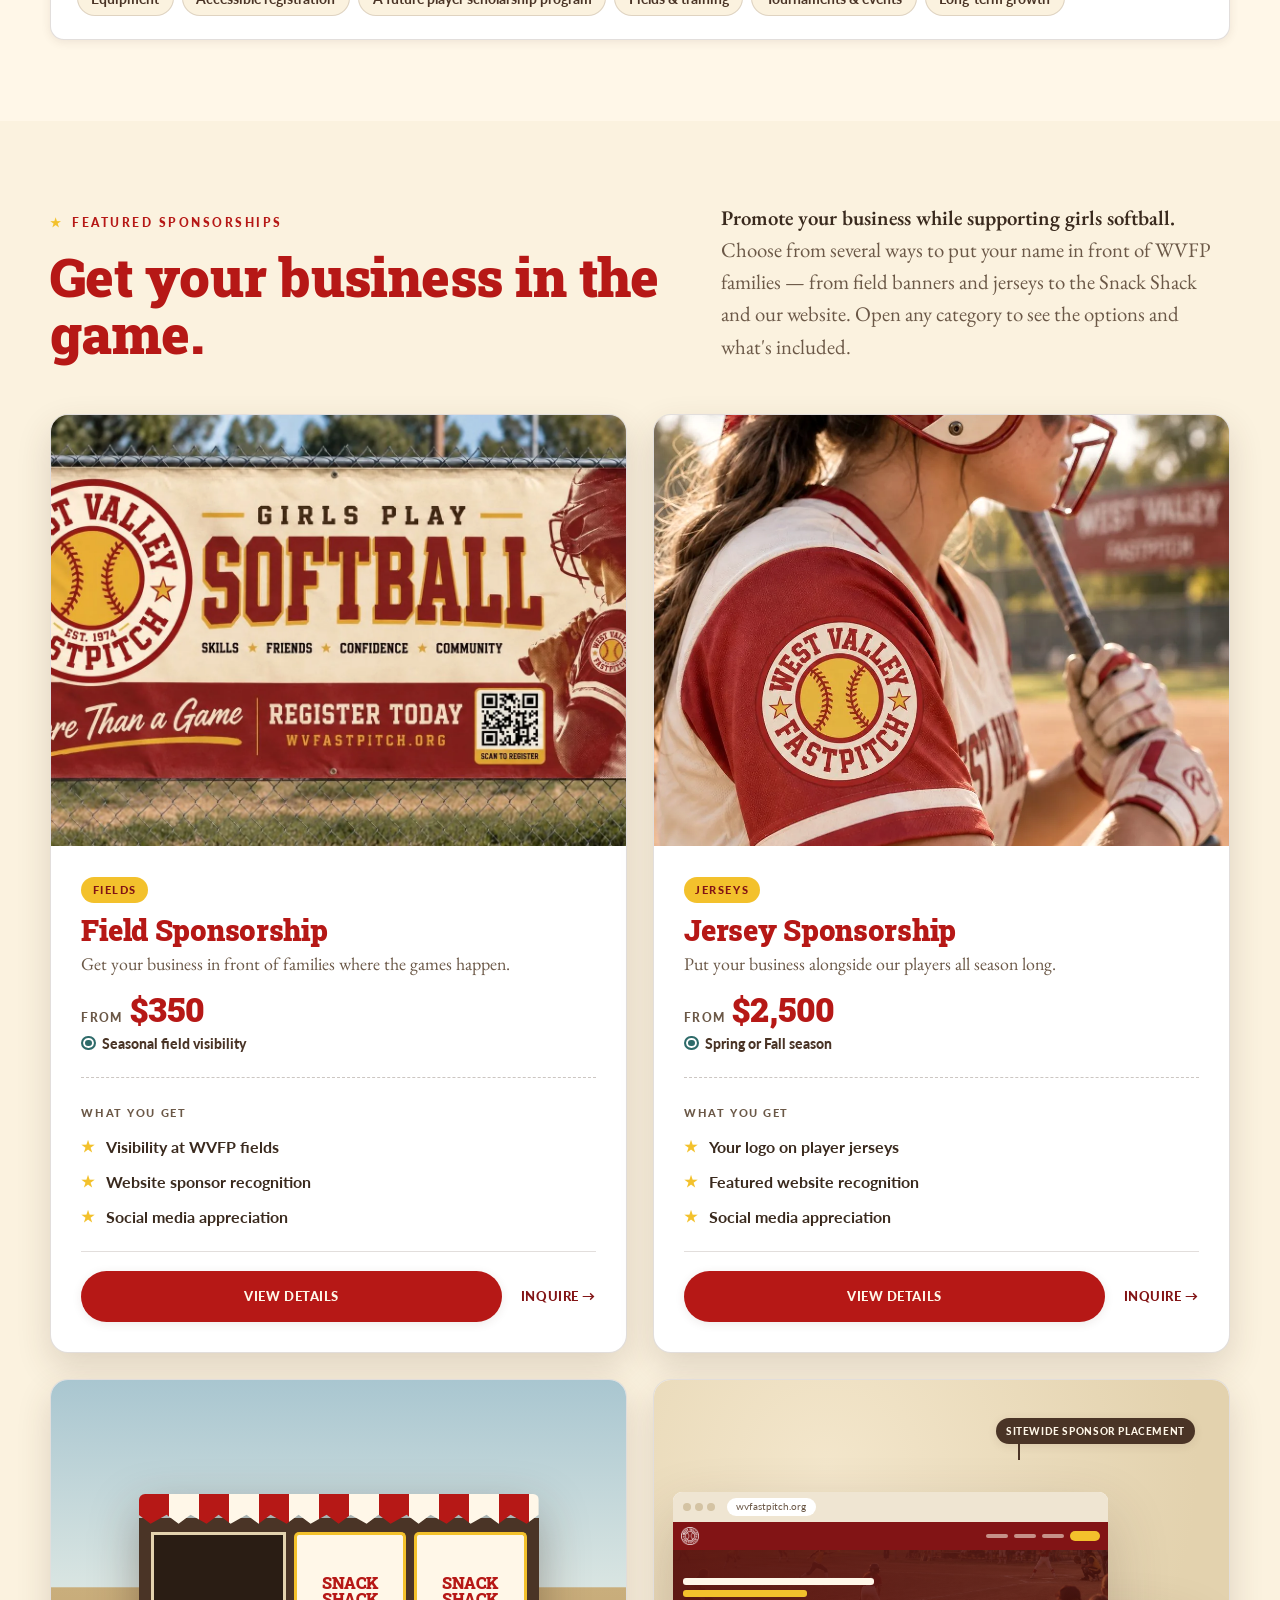
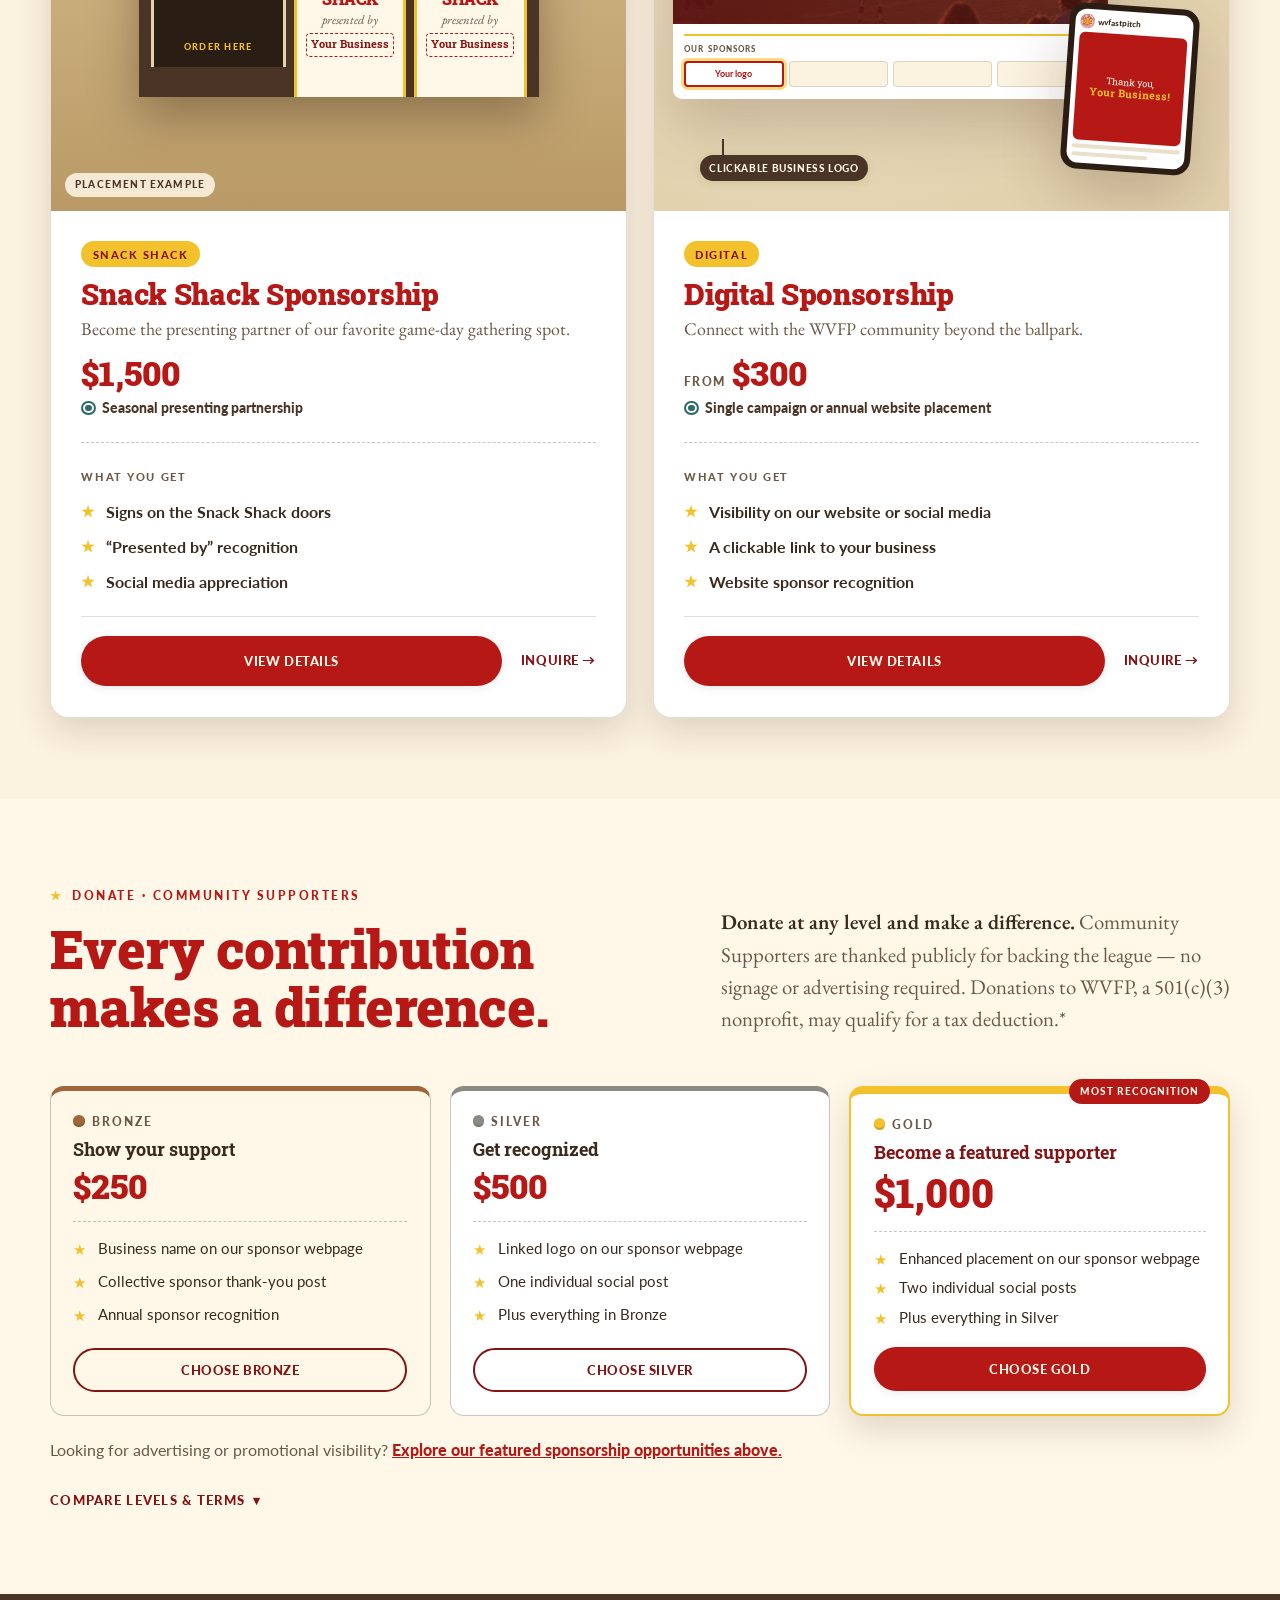
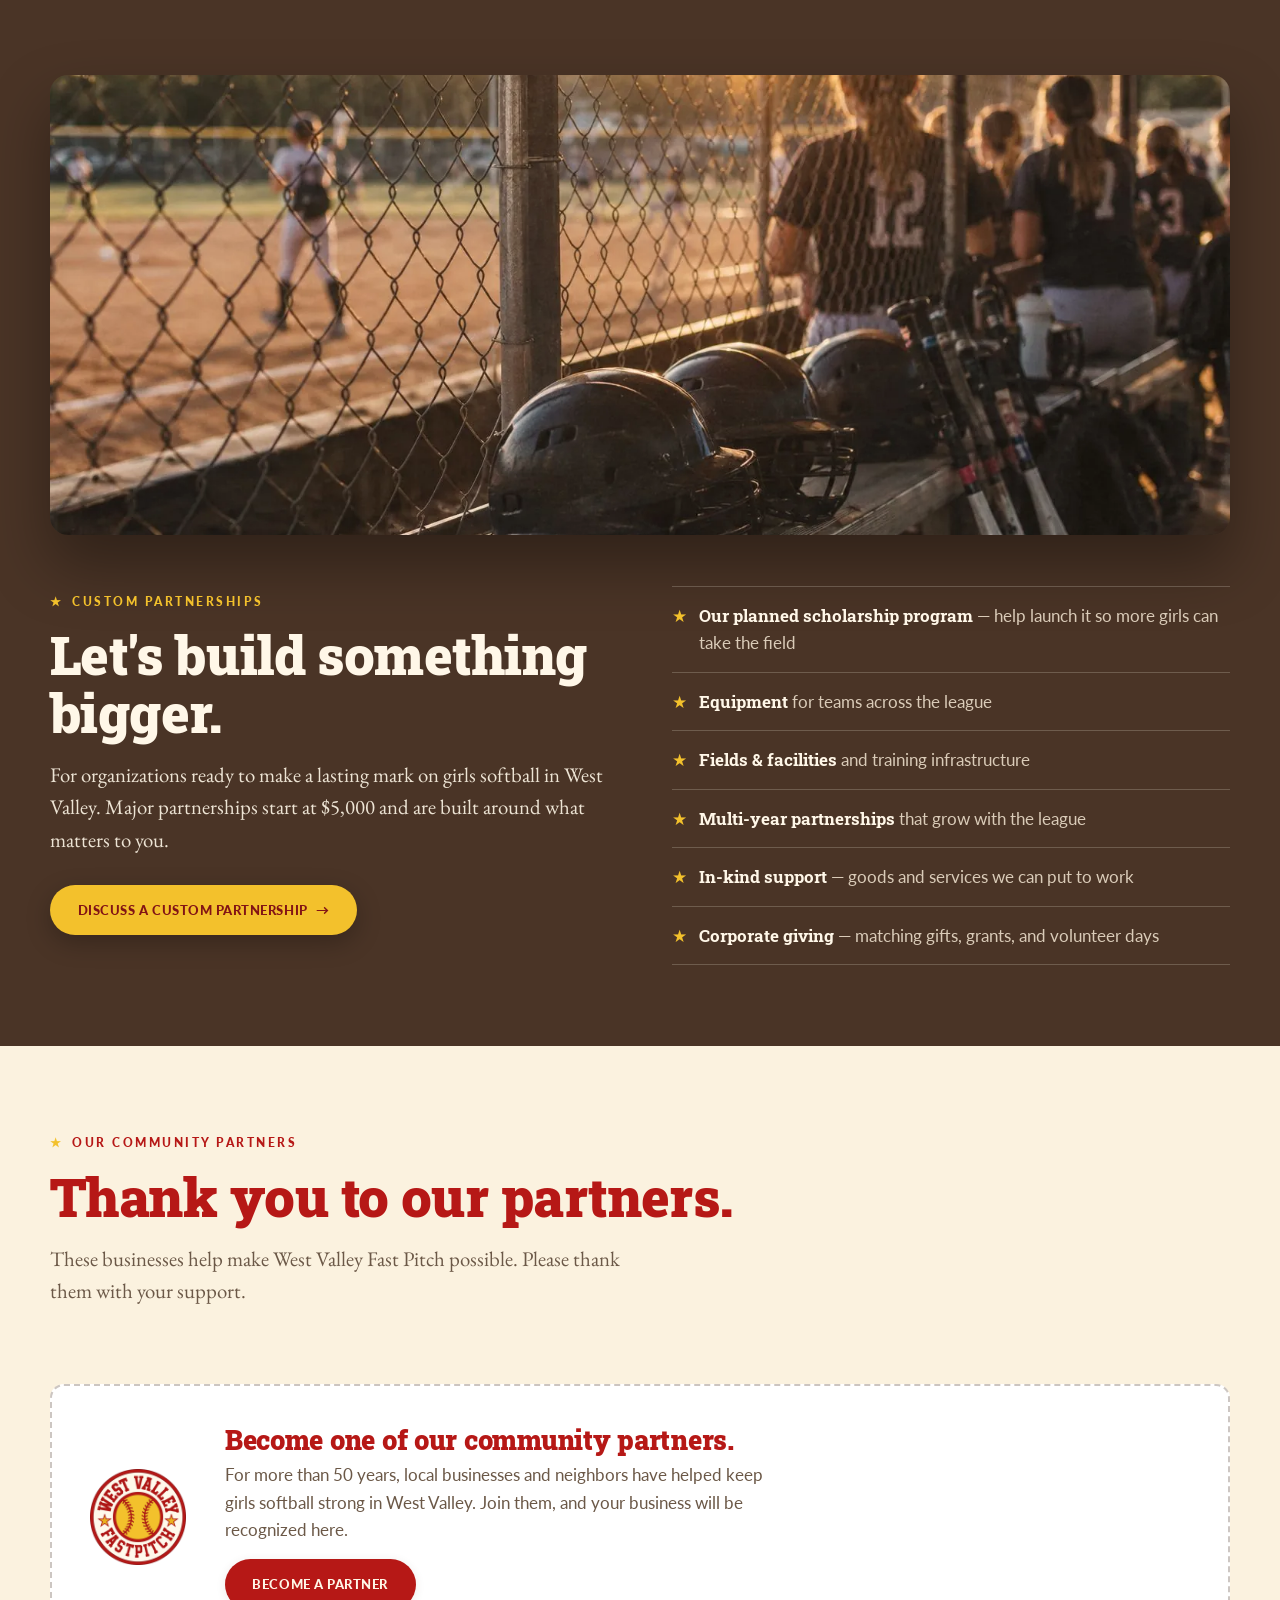
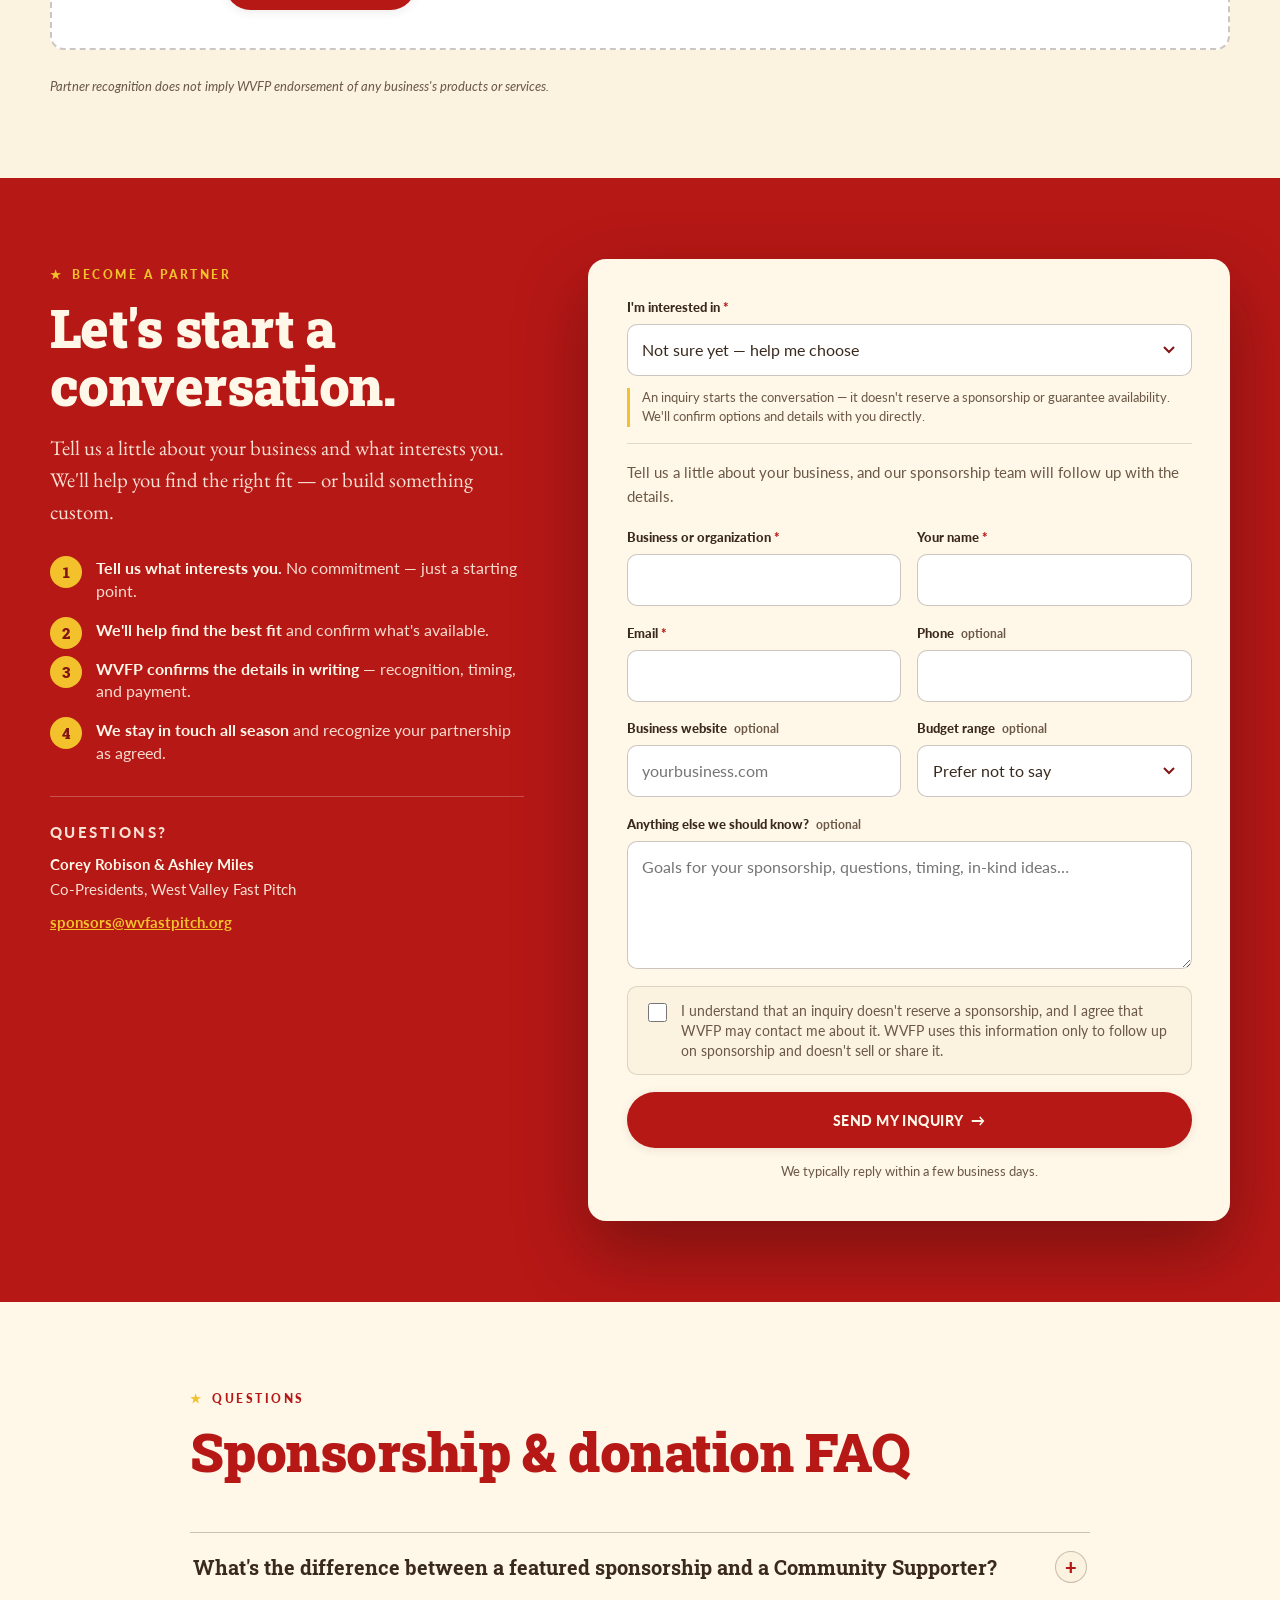
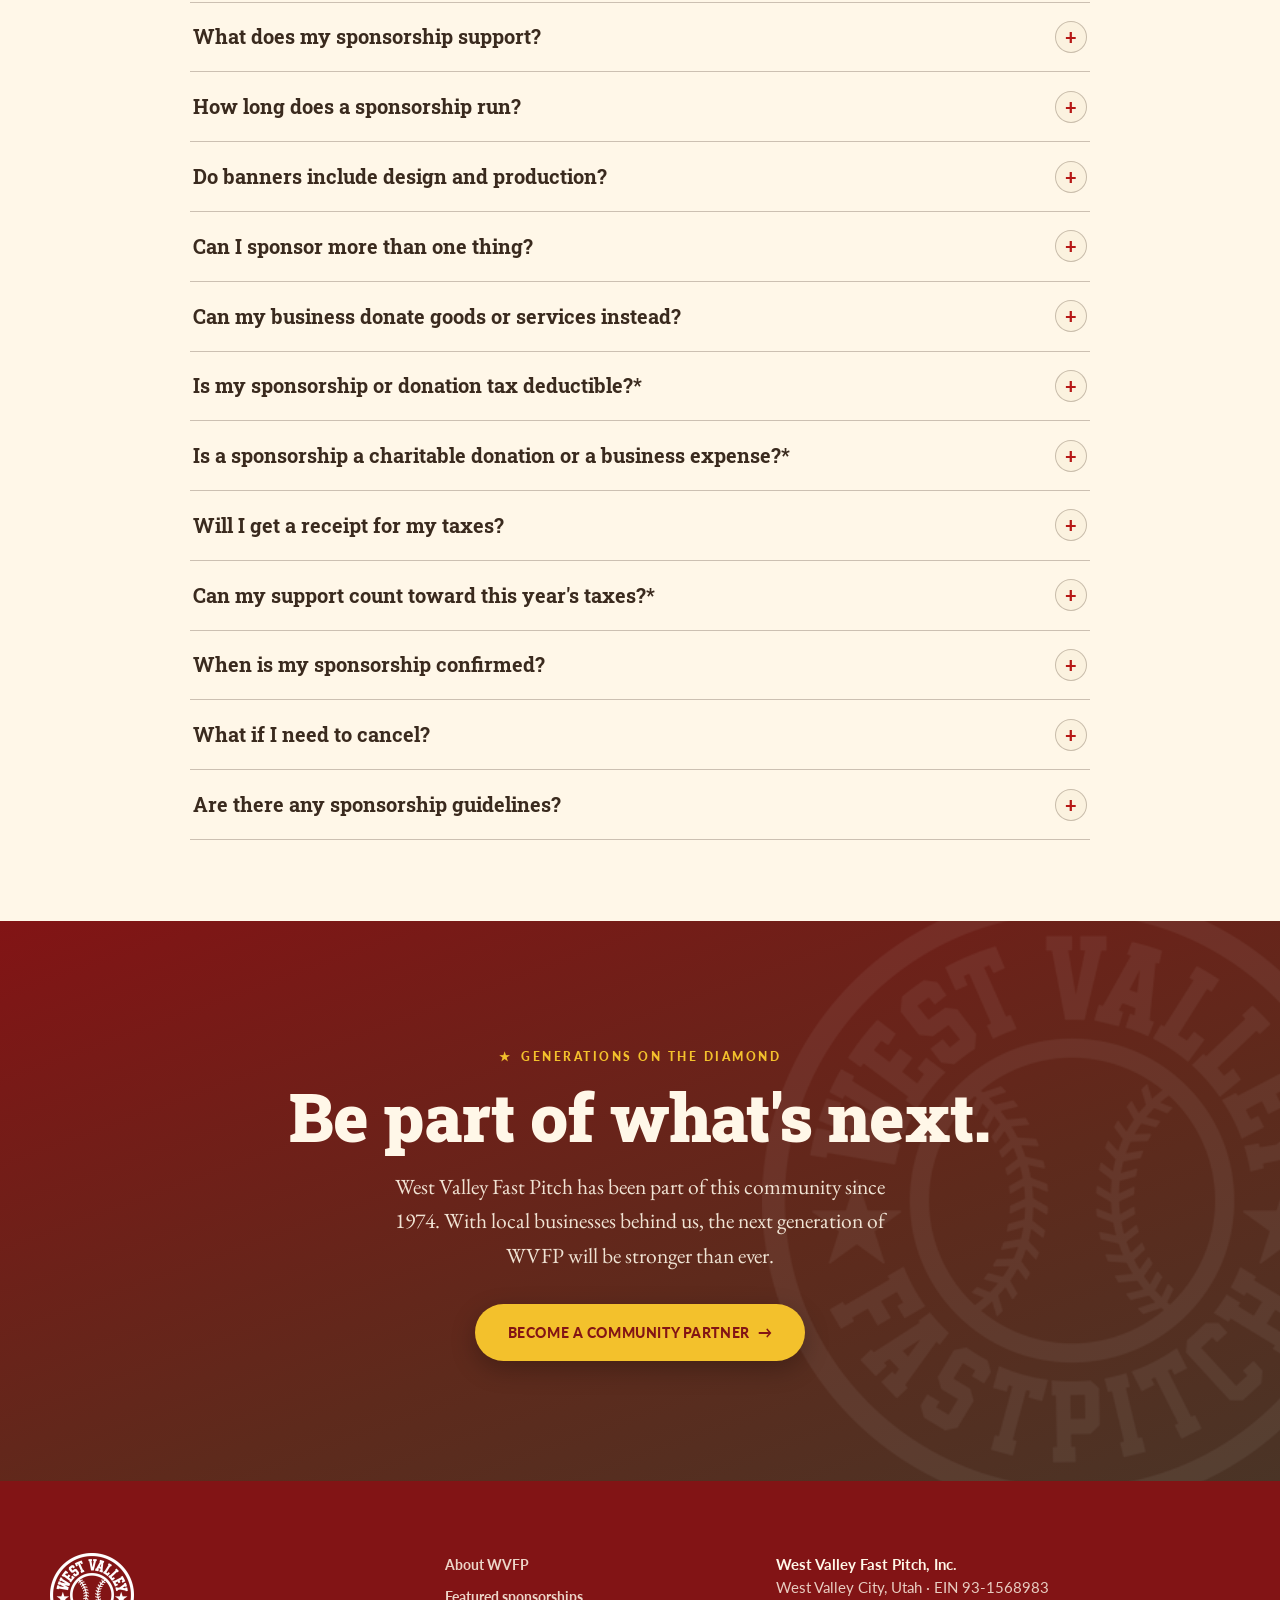
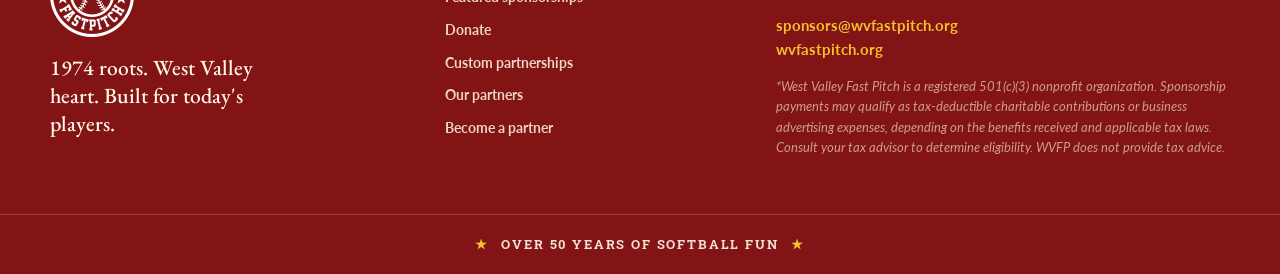
==== commit 21f59f05: "On-page SEO: title/description, Donate wording, tax FAQs, structured data, WebP images - Title and m" ====
--- a/index.html
+++ b/index.html
@@ -3,14 +3,19 @@
 <head>
   <meta charset="UTF-8" />
   <meta name="viewport" content="width=device-width, initial-scale=1.0" />
-  <title>Sponsor West Valley Fast Pitch — Become a Community Partner</title>
-  <meta name="description" content="Sponsor girls softball in West Valley City. Field, jersey, Snack Shack, and digital sponsorships, community supporter levels, and custom partnerships with West Valley Fast Pitch — serving our community since 1974." />
+  <title>Sponsor or Donate to Girls Softball in West Valley City, UT</title>
+  <meta name="description" content="Support a 501(c)(3) girls softball league in West Valley City, Utah. Sponsorships and donations from $250 may qualify for a tax deduction." />
+
+  <link rel="canonical" href="https://sponsors.wvfastpitch.org/" />
 
   <meta property="og:title" content="Support girls softball. Strengthen the game." />
-  <meta property="og:description" content="Become a community partner of West Valley Fast Pitch, a volunteer-led girls softball league serving West Valley City since 1974." />
+  <meta property="og:description" content="Sponsor or donate to West Valley Fast Pitch, a volunteer-led 501(c)(3) girls softball league serving West Valley City, Utah since 1974." />
   <meta property="og:type" content="website" />
   <meta property="og:site_name" content="West Valley Fast Pitch" />
-  <meta property="og:image" content="assets/img/photos/hero.jpg" />
+  <meta property="og:url" content="https://sponsors.wvfastpitch.org/" />
+  <meta property="og:image" content="https://sponsors.wvfastpitch.org/assets/img/photos/hero.jpg" />
+  <meta property="og:image:width" content="1536" />
+  <meta property="og:image:height" content="768" />
   <meta property="og:image:alt" content="A West Valley Fast Pitch game at sunset with families watching from the outfield grass." />
   <meta name="twitter:card" content="summary_large_image" />
 
@@ -25,6 +30,39 @@
   <link href="https://fonts.googleapis.com/css2?family=Roboto+Slab:wght@500;700;900&family=EB+Garamond:ital,wght@0,500;0,600;1,500;1,600&family=Lato:ital,wght@0,400;0,700;0,900;1,400&display=swap" rel="stylesheet" />
 
   <link rel="stylesheet" href="assets/css/styles.css" />
+  <script type="application/ld+json">
+  {
+    "@context": "https://schema.org",
+    "@graph": [
+      {
+        "@type": "NGO",
+        "@id": "https://wvfastpitch.org/#organization",
+        "name": "West Valley Fast Pitch, Inc.",
+        "alternateName": ["West Valley Fast Pitch", "West Valley Fastpitch", "WVFP"],
+        "description": "Volunteer-led girls softball league serving West Valley City and the west side of the Salt Lake Valley since 1974.",
+        "url": "https://wvfastpitch.org",
+        "logo": "https://sponsors.wvfastpitch.org/assets/img/logos/core-color.png",
+        "foundingDate": "1974",
+        "nonprofitStatus": "Nonprofit501c3",
+        "taxID": "93-1568983",
+        "email": "sponsors@wvfastpitch.org",
+        "address": { "@type": "PostalAddress", "addressLocality": "West Valley City", "addressRegion": "UT", "addressCountry": "US" },
+        "areaServed": { "@type": "AdministrativeArea", "name": "Salt Lake County, Utah" }
+      },
+      {
+        "@type": "WebPage",
+        "@id": "https://sponsors.wvfastpitch.org/#webpage",
+        "url": "https://sponsors.wvfastpitch.org/",
+        "name": "Sponsor or Donate to Girls Softball in West Valley City, UT",
+        "description": "Support a 501(c)(3) girls softball league in West Valley City, Utah. Sponsorships and donations from $250 may qualify for a tax deduction.",
+        "inLanguage": "en-US",
+        "about": { "@id": "https://wvfastpitch.org/#organization" },
+        "publisher": { "@id": "https://wvfastpitch.org/#organization" },
+        "primaryImageOfPage": "https://sponsors.wvfastpitch.org/assets/img/photos/hero.jpg"
+      }
+    ]
+  }
+  </script>
 </head>
 <body>
 
@@ -34,14 +72,14 @@
 <header class="site-header" id="siteHeader">
   <div class="wrap header-inner">
     <a class="brand-lockup" href="#top" aria-label="West Valley Fast Pitch Sponsorships — back to top">
-      <img src="assets/img/logos/core-white.png" alt="" class="brand-lockup__mark" width="54" height="54" />
+      <img src="assets/img/logos/core-white-168.png" alt="" class="brand-lockup__mark" width="54" height="54" />
       <span class="brand-lockup__label">Sponsorships<small>Community Partners</small></span>
     </a>
 
     <nav class="primary-nav" id="primaryNav" aria-label="Page sections">
       <a href="#about">About WVFP</a>
       <a href="#sponsorships">Sponsorships</a>
-      <a href="#community">Community Supporters</a>
+      <a href="#community">Donate</a>
       <a href="#custom">Custom</a>
       <a href="#partners">Our Partners</a>
       <a href="#faq">FAQ</a>
@@ -62,12 +100,12 @@
      Wide community game-day photo, 2:1 or wider, subjects center-right. -->
 <section class="hero" id="hero">
   <div class="hero__bg slot" data-slot="Hero · community game day · 2:1+" aria-hidden="true">
-    <img src="assets/img/photos/hero.jpg" alt="" fetchpriority="high" width="1536" height="768" />
+    <picture><source srcset="assets/img/photos/hero.webp" type="image/webp" /><img src="assets/img/photos/hero.jpg" alt="" fetchpriority="high" width="1536" height="768" /></picture>
   </div>
   <div class="wrap hero__inner">
-    <p class="hero__kicker"><span class="star" aria-hidden="true">★</span> West Valley Fast Pitch · Est. 1974</p>
+    <p class="hero__kicker"><span class="star" aria-hidden="true">★</span> West Valley City, Utah · Est. 1974</p>
     <h1 class="hero__title"><span class="hero__line">Support girls softball.</span> <span class="hero__line hero__line--accent">Strengthen the game.</span></h1>
-    <p class="hero__lede">Partner with West Valley Fast Pitch and help create more opportunities for girls to play, compete, and belong — right here in our community.</p>
+    <p class="hero__lede">Partner with West Valley Fast Pitch, a 501(c)&#8288;(3) nonprofit, and help create more opportunities for girls to play, compete, and belong — right here in our community.</p>
 
     <div class="hero__actions">
       <a href="#sponsorships" class="btn btn--gold">Explore Sponsorships <span aria-hidden="true">→</span></a>
@@ -105,7 +143,7 @@
       </div>
       <!-- Photo slot "about" — candid friendship portrait, 4:5 -->
       <figure class="impact__photo slot reveal" data-slot="About · candid friendship · 4:5">
-        <img class="photo" src="assets/img/photos/about.jpg" alt="Three West Valley Fast Pitch players laughing together on the dugout bench." loading="lazy" width="974" height="1218" />
+        <picture><source srcset="assets/img/photos/about.webp" type="image/webp" /><img class="photo" src="assets/img/photos/about.jpg" alt="Three West Valley Fast Pitch players laughing together on the dugout bench." loading="lazy" width="974" height="1218" /></picture>
         <figcaption><span class="star" aria-hidden="true">★</span> Play with heart.</figcaption>
       </figure>
     </div>
@@ -139,7 +177,7 @@
       <!-- FIELD — photo slot "field": real field + sponsor-banner mockup, 4:3 -->
       <article class="cat reveal" data-category="shared-banner dedicated-banner">
         <figure class="cat__media slot" data-slot="Field · fence + banner mockup · 4:3">
-          <img class="photo" src="assets/img/photos/field.jpg" alt="A West Valley Fast Pitch banner hanging on the outfield fence." loading="lazy" width="1200" height="900" />
+          <picture><source srcset="assets/img/photos/field.webp" type="image/webp" /><img class="photo" src="assets/img/photos/field.jpg" alt="A West Valley Fast Pitch banner hanging on the outfield fence." loading="lazy" width="1200" height="900" /></picture>
         </figure>
         <div class="cat__body">
           <p class="cat__tag">Fields</p>
@@ -163,7 +201,7 @@
       <!-- JERSEY — photo slot "jersey": uniform with sponsor placement, 4:3 -->
       <article class="cat reveal" data-category="jersey-spring jersey-fall">
         <figure class="cat__media slot" data-slot="Jersey · sponsor placement · 4:3">
-          <img class="photo" src="assets/img/photos/jersey.jpg" alt="A player's shoulder and sleeve showing the West Valley Fast Pitch patch on a cream-and-red jersey." loading="lazy" width="1122" height="841" />
+          <picture><source srcset="assets/img/photos/jersey.webp" type="image/webp" /><img class="photo" src="assets/img/photos/jersey.jpg" alt="A player's shoulder and sleeve showing the West Valley Fast Pitch patch on a cream-and-red jersey." loading="lazy" width="1122" height="841" /></picture>
         </figure>
         <div class="cat__body">
           <p class="cat__tag">Jerseys</p>
@@ -222,7 +260,7 @@
           <div class="browser">
             <div class="browser__bar"><span></span><span></span><span></span><em>wvfastpitch.org</em></div>
             <div class="browser__page">
-              <div class="browser__nav"><img src="assets/img/logos/core-white.png" alt="" /><i></i><i></i><i></i><b></b></div>
+              <div class="browser__nav"><img src="assets/img/logos/core-white-168.png" alt="" /><i></i><i></i><i></i><b></b></div>
               <div class="browser__hero"><i></i><i></i></div>
               <div class="browser__strip">
                 <span>Our sponsors</span>
@@ -267,10 +305,10 @@
   <div class="wrap">
     <div class="section-head section-head--split reveal">
       <div>
-        <p class="kicker">Community supporters</p>
+        <p class="kicker">Donate · Community supporters</p>
         <h2 class="section-title">Every contribution makes a difference.</h2>
       </div>
-      <p class="section-intro editorial"><strong>Make a difference with a contribution at any level.</strong> Community Supporters are thanked publicly for backing the league — no signage or advertising required.</p>
+      <p class="section-intro editorial"><strong>Donate at any level and make a difference.</strong> Community Supporters are thanked publicly for backing the league — no signage or advertising required. Donations to WVFP, a 501(c)&#8288;(3) nonprofit, may qualify for a tax deduction.*</p>
     </div>
 
     <div class="tiers">
@@ -344,7 +382,7 @@
   <div class="wrap">
     <!-- Photo slot "custom" — aspirational community moment (coach + player, team celebrating), 16:9 -->
     <figure class="custom__media slot reveal" data-slot="Custom · coach/team moment · 16:9">
-      <img class="photo" src="assets/img/photos/custom.jpg" alt="Teammates watch the game together from the dugout at golden hour." loading="lazy" width="1536" height="864" />
+      <picture><source srcset="assets/img/photos/custom.webp" type="image/webp" /><img class="photo" src="assets/img/photos/custom.jpg" alt="Teammates watch the game together from the dugout at golden hour." loading="lazy" width="1536" height="864" /></picture>
     </figure>
     <div class="custom">
       <div class="custom__head reveal">
@@ -544,7 +582,7 @@
   <div class="wrap faq-wrap">
     <div class="section-head reveal">
       <p class="kicker">Questions</p>
-      <h2 class="section-title">Good to know.</h2>
+      <h2 class="section-title">Sponsorship &amp; donation FAQ</h2>
     </div>
 
     <div class="faq reveal">
@@ -573,8 +611,20 @@
         <p>Yes — we welcome equipment, food, printing, apparel, construction services, photography, and more. Recognition is based on the documented fair market value of goods or services WVFP can use, agreed in advance. In-kind gifts don't automatically include jersey, Snack Shack, or website placements.</p>
       </details>
       <details>
-        <summary>Is my sponsorship tax deductible?*</summary>
-        <p>West Valley Fast Pitch, Inc. is a 501(c)(3) nonprofit organization. The tax treatment of a sponsorship depends on its nature and the benefits you receive, so we can't guarantee deductibility. Please consult your tax advisor. We'll provide a receipt that accurately describes your payment and any benefits provided.</p>
+        <summary>Is my sponsorship or donation tax deductible?*</summary>
+        <p>West Valley Fast Pitch, Inc. is a 501(c)&#8288;(3) nonprofit organization (EIN 93-1568983). Sponsorships and donations may qualify for a tax deduction, but the treatment depends on the nature of your payment and the benefits you receive, so we can't guarantee deductibility. Please consult your tax advisor.</p>
+      </details>
+      <details>
+        <summary>Is a sponsorship a charitable donation or a business expense?*</summary>
+        <p>It depends on what you receive in return. A Community Supporter donation, where your business is thanked by name or logo, may qualify as a charitable contribution. A featured sponsorship that promotes your business — like a field banner, jersey logo, or website placement — may instead qualify as a business advertising or marketing expense. Your tax advisor can tell you which applies to you.</p>
+      </details>
+      <details>
+        <summary>Will I get a receipt for my taxes?</summary>
+        <p>Yes. Once payment is received, we'll send a written acknowledgment showing the amount, the date, and a description of any recognition or benefits you received in return — the details your tax advisor will ask for.</p>
+      </details>
+      <details>
+        <summary>Can my support count toward this year's taxes?*</summary>
+        <p>Sponsorships and donations paid by December 31 may count toward that tax year. Because a sponsorship is confirmed only once WVFP accepts it in writing and payment is received, start your inquiry early in December. Ask your tax advisor about timing for your situation.</p>
       </details>
       <details>
         <summary>When is my sponsorship confirmed?</summary>
@@ -807,13 +857,13 @@
 <footer class="site-footer">
   <div class="wrap footer-inner">
     <div class="footer-brand">
-      <img src="assets/img/logos/core-white.png" alt="West Valley Fast Pitch" width="84" height="84" loading="lazy" />
+      <img src="assets/img/logos/core-white-168.png" alt="West Valley Fast Pitch" width="84" height="84" loading="lazy" />
       <p class="footer-tag editorial">1974 roots. West Valley heart. Built for today's players.</p>
     </div>
     <nav class="footer-nav" aria-label="Footer">
       <a href="#about">About WVFP</a>
       <a href="#sponsorships">Featured sponsorships</a>
-      <a href="#community">Community supporters</a>
+      <a href="#community">Donate</a>
       <a href="#custom">Custom partnerships</a>
       <a href="#partners">Our partners</a>
       <a href="#inquire">Become a partner</a>
@@ -821,7 +871,7 @@
     <div class="footer-meta">
       <p><strong>West Valley Fast Pitch, Inc.</strong><br />West Valley City, Utah · EIN 93-1568983</p>
       <p><a class="js-contact-email" href="mailto:sponsors@wvfastpitch.org">sponsors@wvfastpitch.org</a><br /><a href="https://wvfastpitch.org">wvfastpitch.org</a></p>
-      <p class="footer-fine" id="tax-note">*West Valley Fast Pitch is a registered 501(c)(3) nonprofit organization. Sponsorship payments may qualify as tax-deductible charitable contributions or business advertising expenses, depending on the benefits received and applicable tax laws. Consult your tax advisor to determine eligibility. WVFP does not provide tax advice.</p>
+      <p class="footer-fine" id="tax-note">*West Valley Fast Pitch is a registered 501(c)&#8288;(3) nonprofit organization. Sponsorship payments may qualify as tax-deductible charitable contributions or business advertising expenses, depending on the benefits received and applicable tax laws. Consult your tax advisor to determine eligibility. WVFP does not provide tax advice.</p>
     </div>
   </div>
   <div class="footer-rule"><span class="star" aria-hidden="true">★</span> Over 50 years of softball fun <span class="star" aria-hidden="true">★</span></div>
--- a/assets/css/styles.css
+++ b/assets/css/styles.css
@@ -59,6 +59,7 @@
 body.dlg-open { overflow: hidden; }
 
 img { max-width: 100%; height: auto; display: block; }
+picture { display: contents; }
 a { color: inherit; }
 h1,h2,h3,h4 { margin: 0; font-family: var(--f-display); font-weight: 900; line-height: 1.06; color: var(--red); letter-spacing: -.01em; }
 p { margin: 0 0 1rem; }
@@ -266,7 +267,7 @@
   border-radius: calc(var(--radius) + 4px); overflow: hidden; box-shadow: var(--shadow-md);
 }
 .cat__media { position: relative; margin: 0; aspect-ratio: 4 / 3; overflow: hidden; background: var(--heritage); }
-.cat__media > img { width: 100%; height: 100%; object-fit: cover; }
+.cat__media > img, .cat__media > picture > img { width: 100%; height: 100%; object-fit: cover; }
 .cat__body { display: flex; flex-direction: column; flex: 1; padding: clamp(1.3rem, 2.8vw, 1.9rem); }
 .cat__tag { align-self: flex-start; display: inline-block; font-weight: 900; font-size: .68rem; letter-spacing: .14em; text-transform: uppercase; color: var(--deep-red); background: var(--gold); padding: .26rem .7rem; border-radius: 999px; margin: 0 0 .75rem; }
 .cat__title { font-size: clamp(1.45rem, 2.6vw, 1.8rem); margin-bottom: .4rem; }
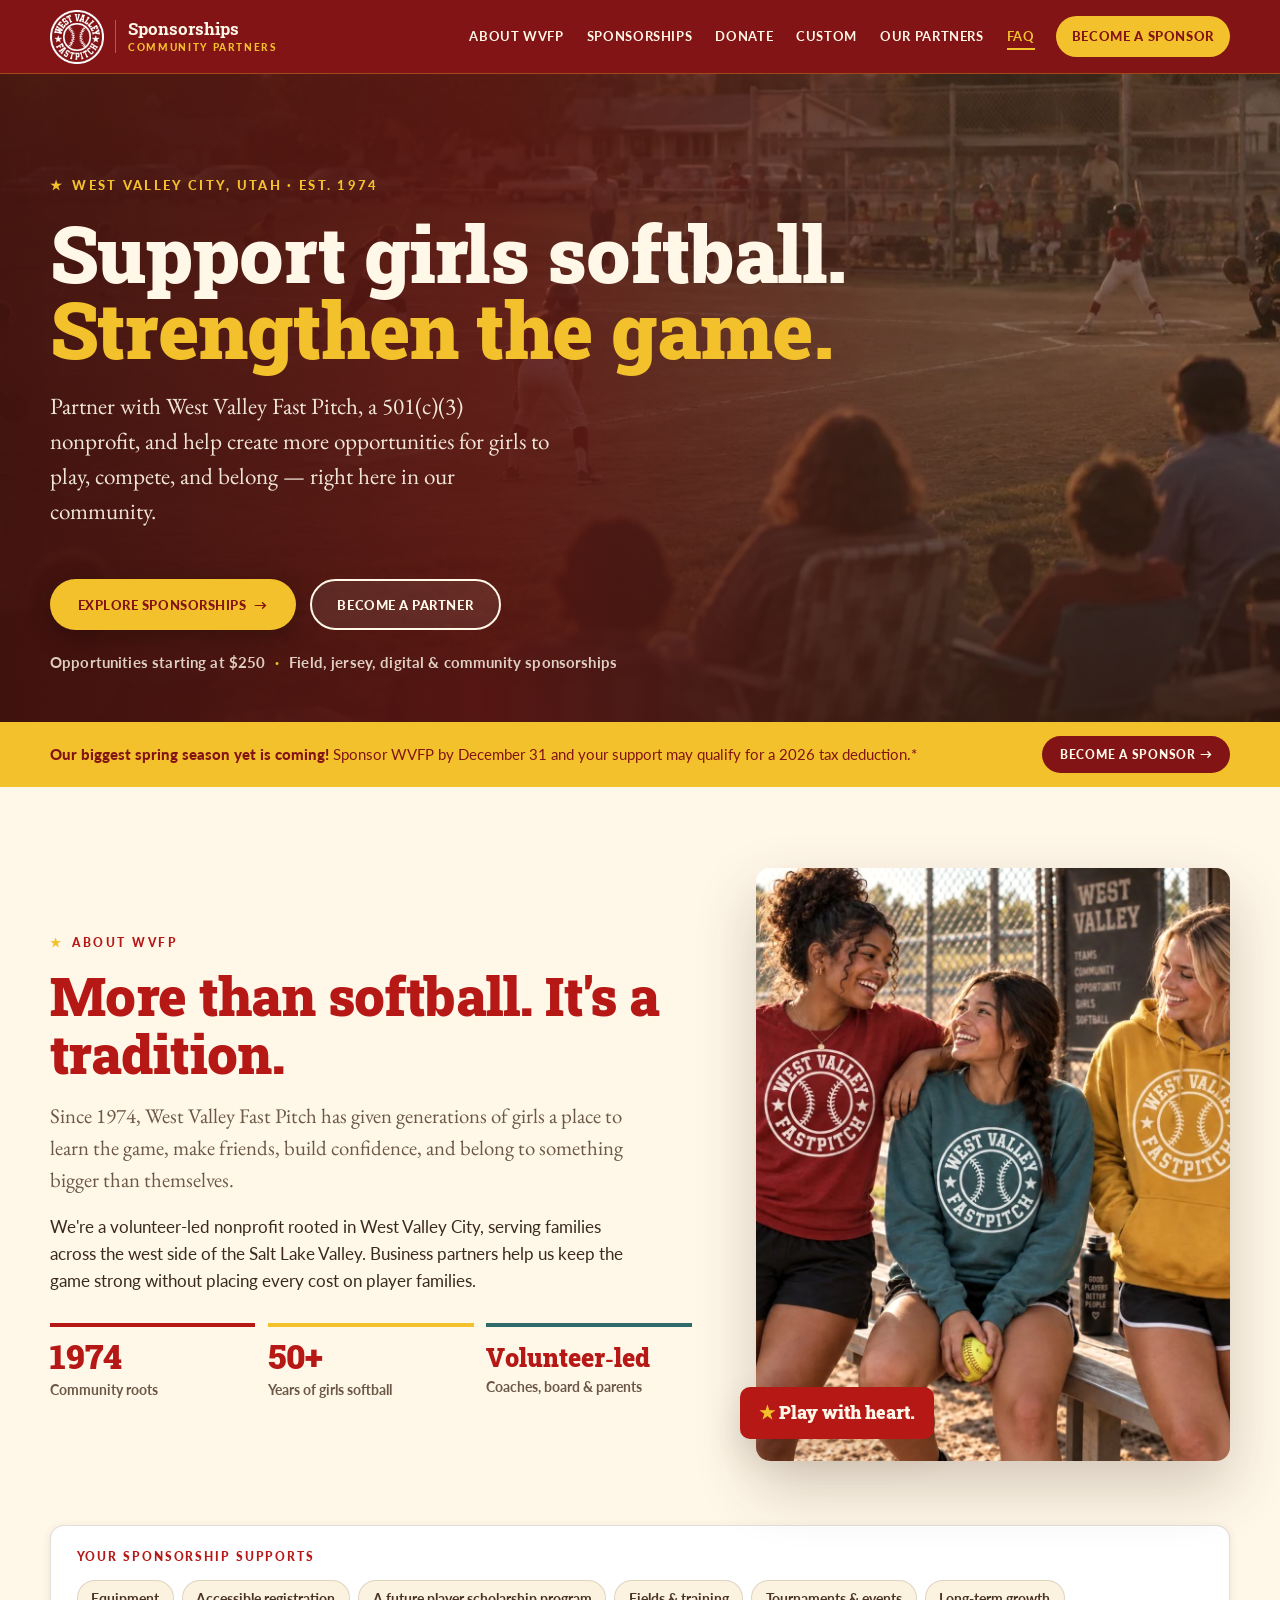
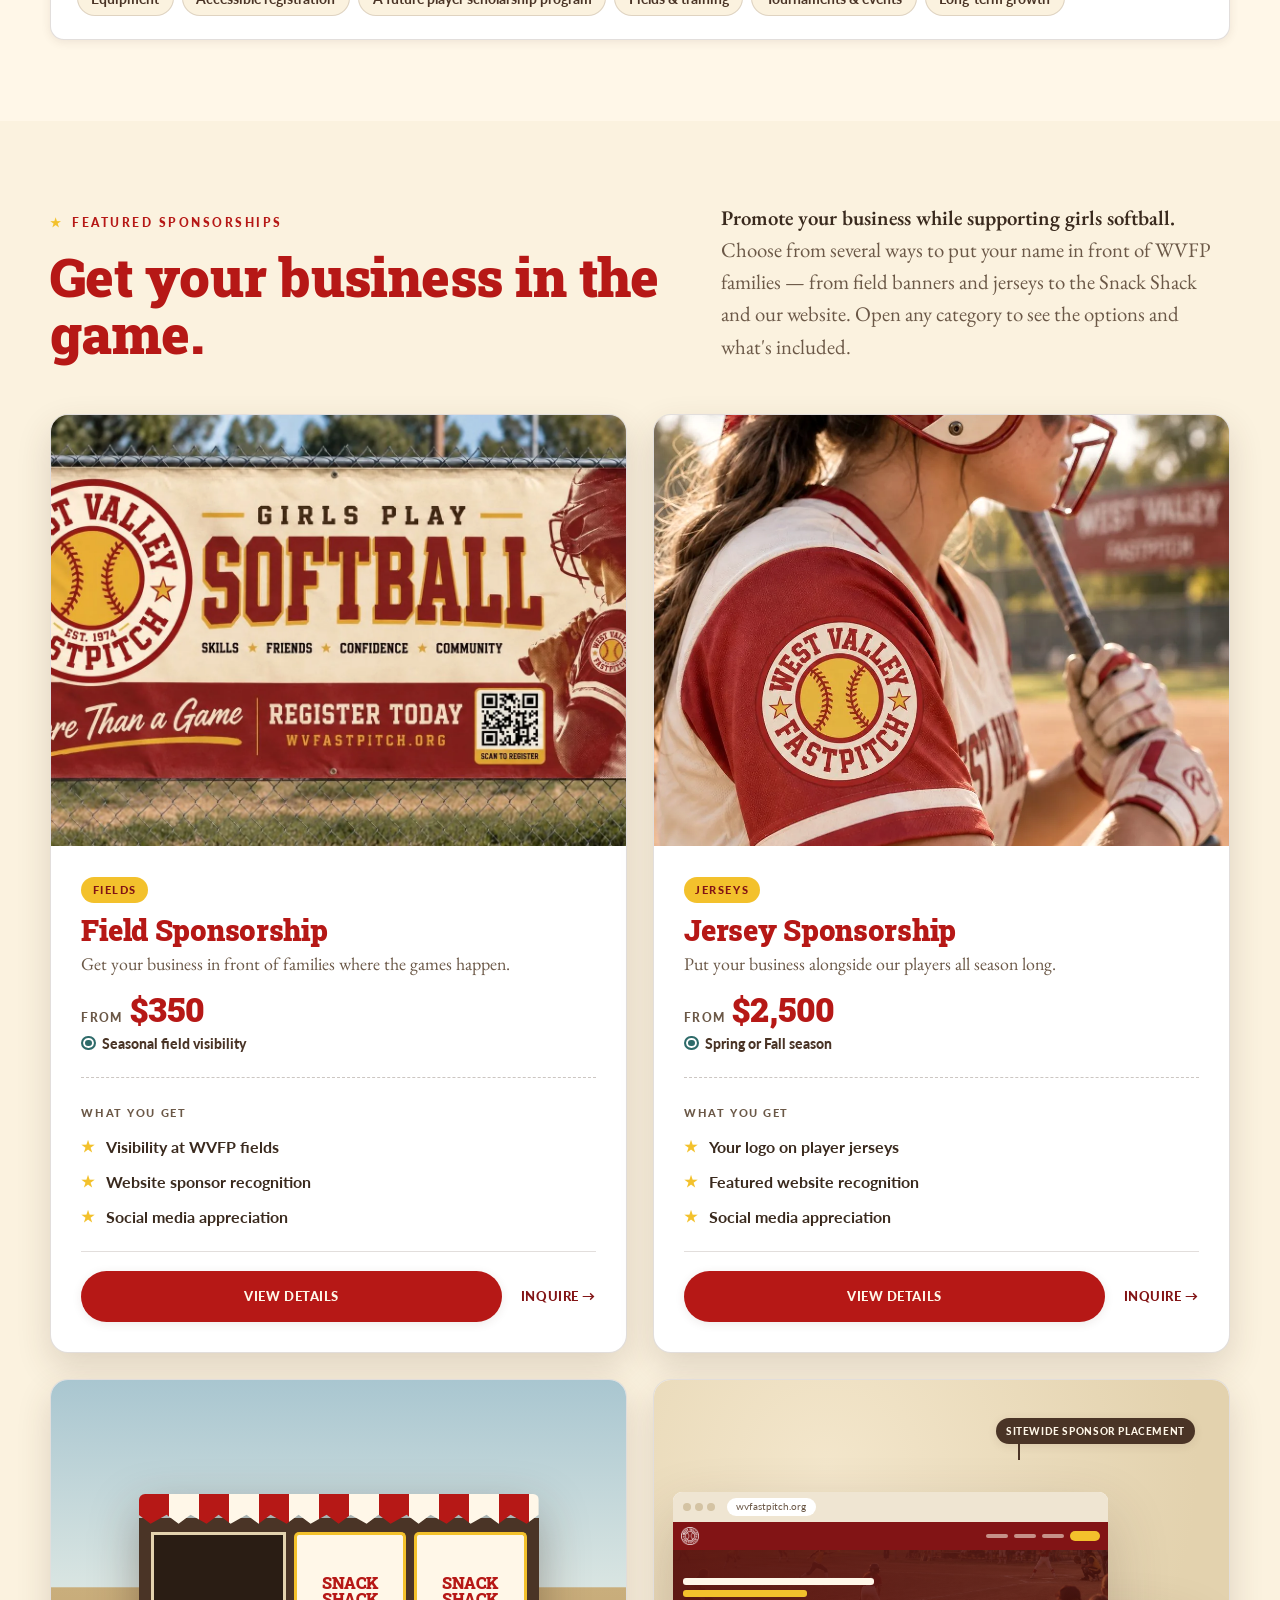
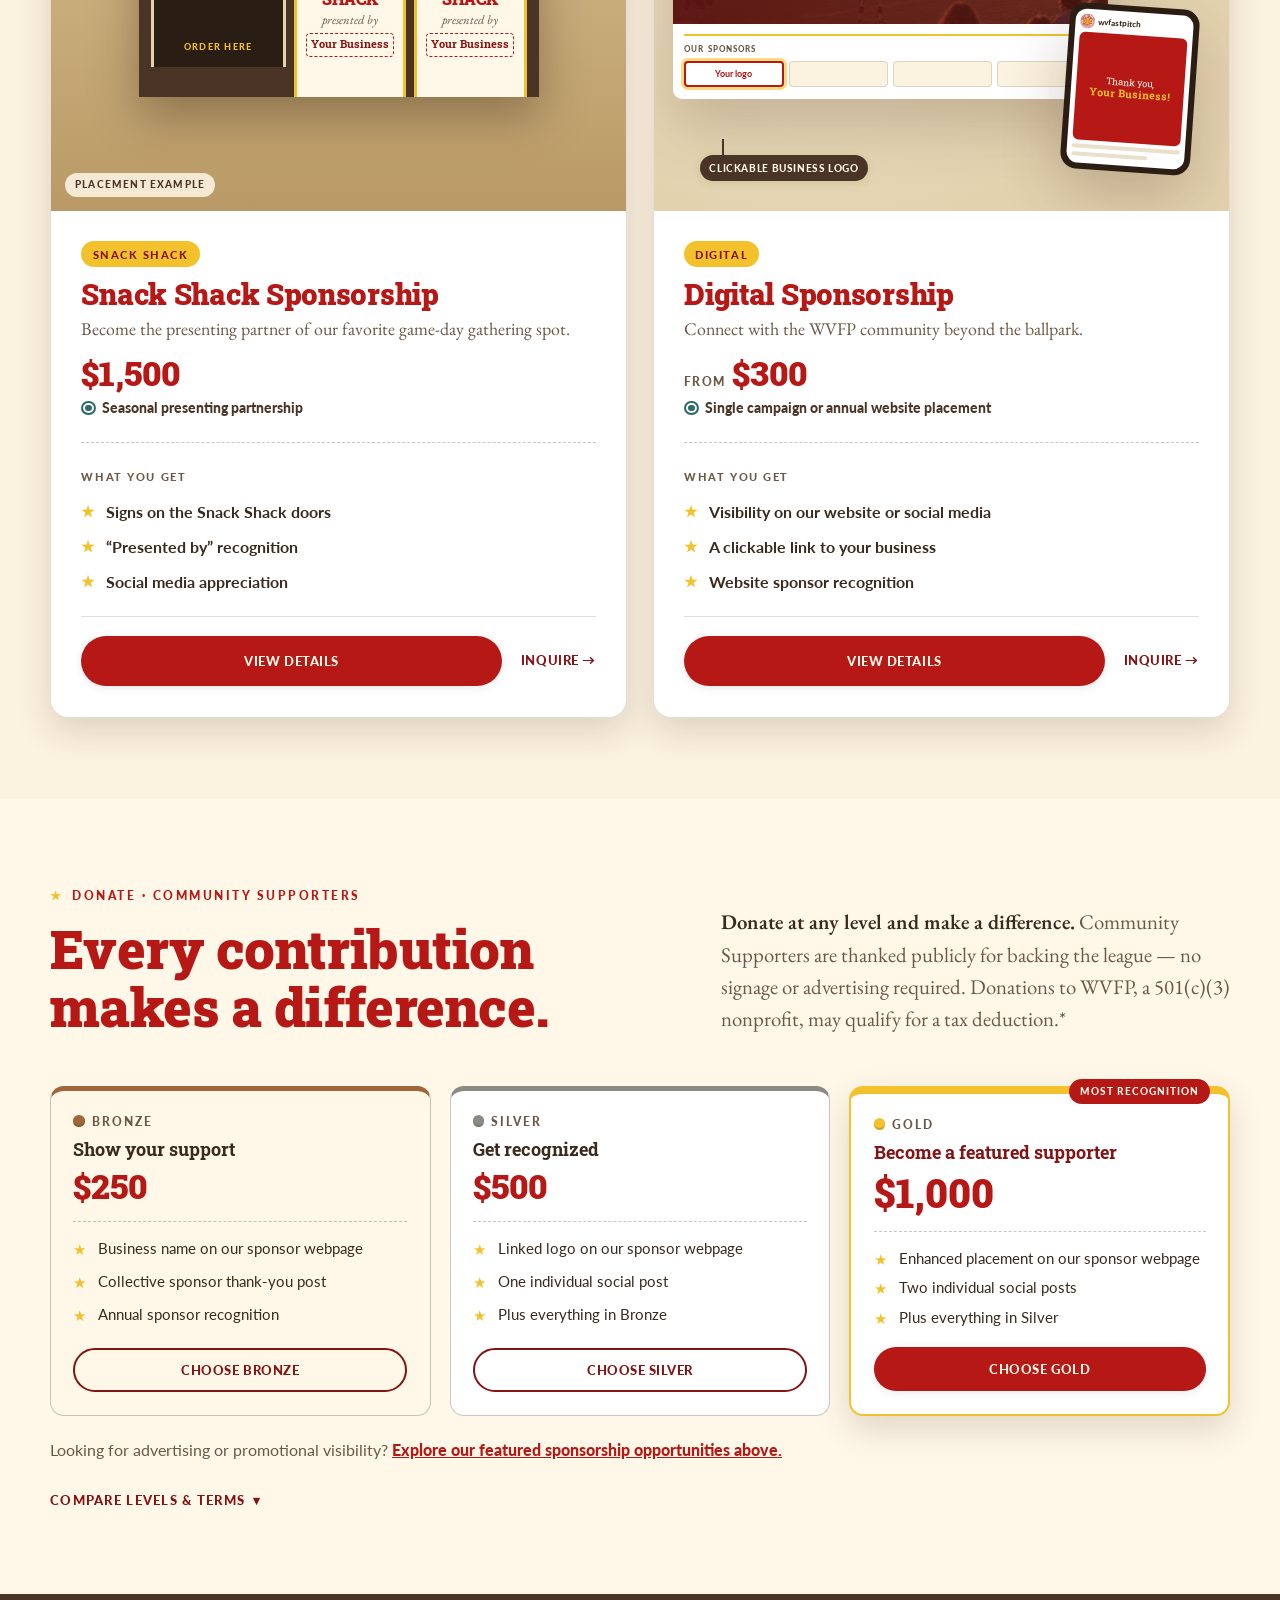
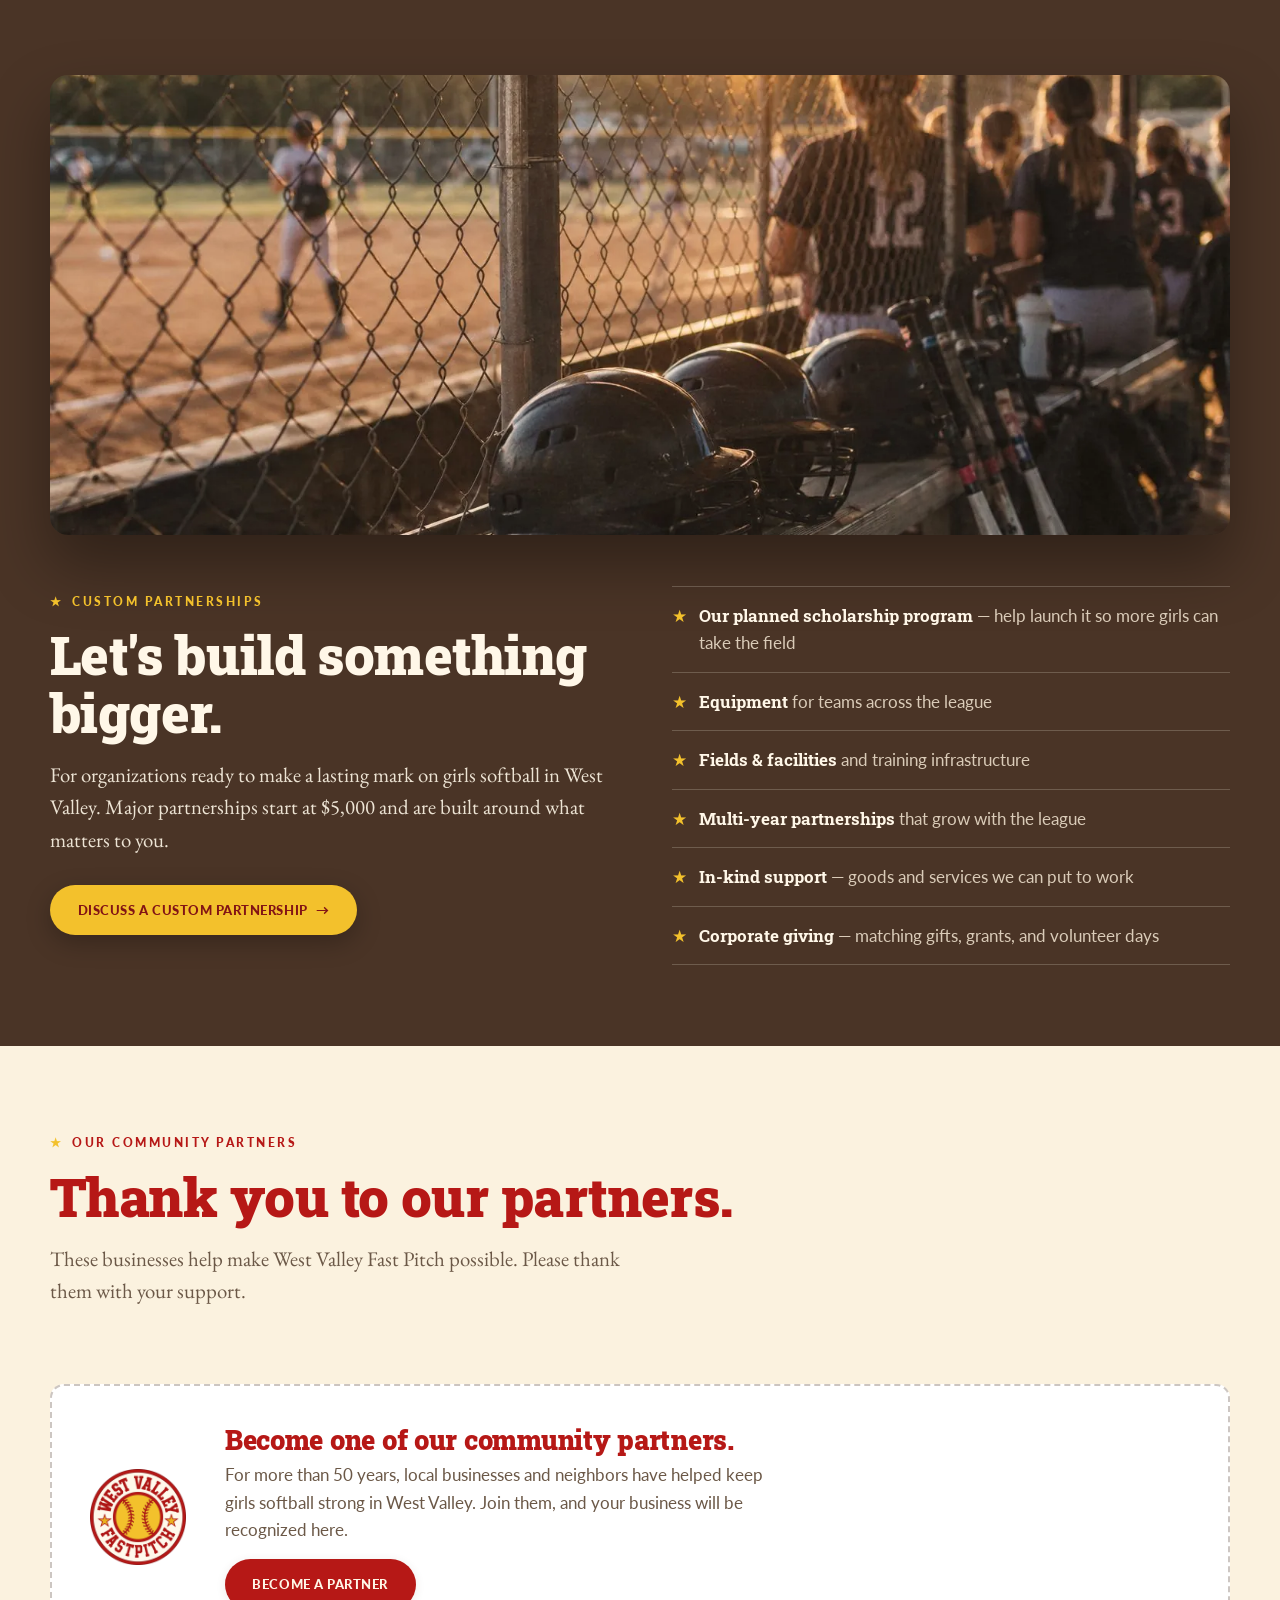
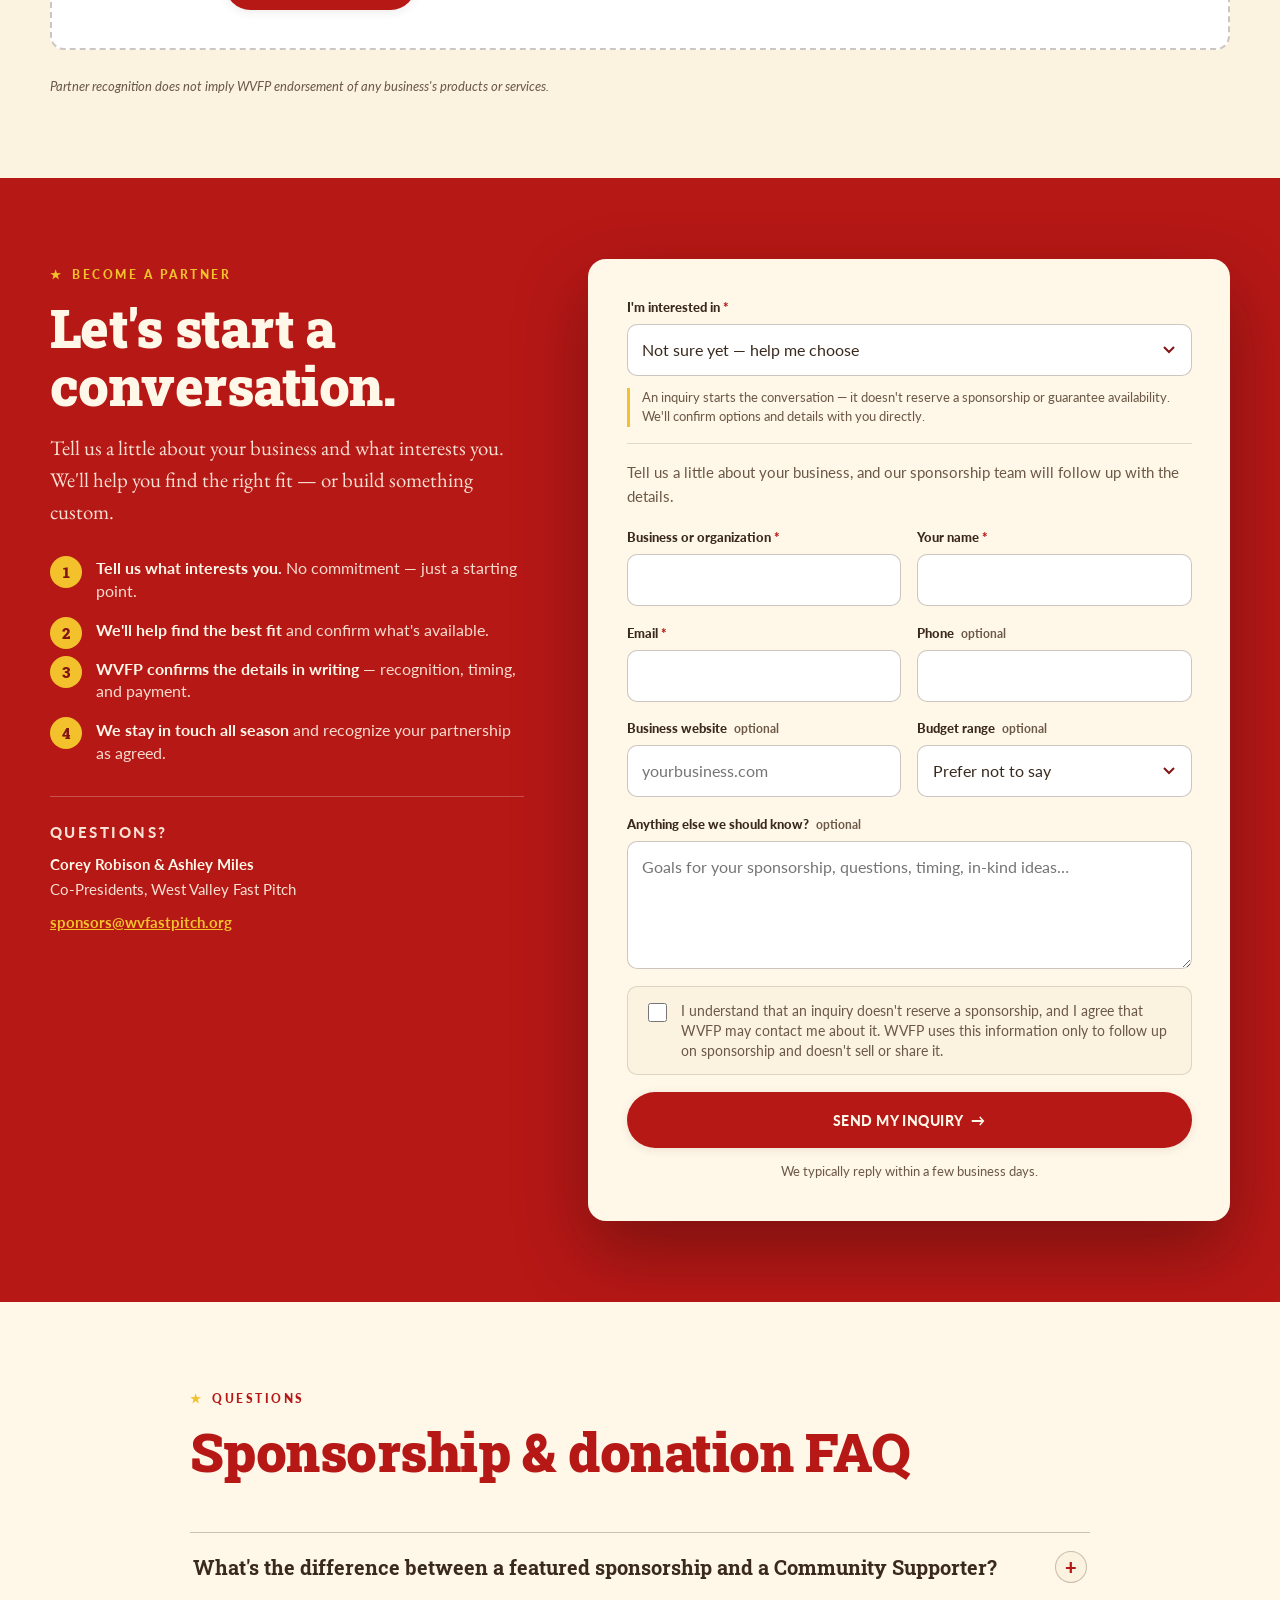
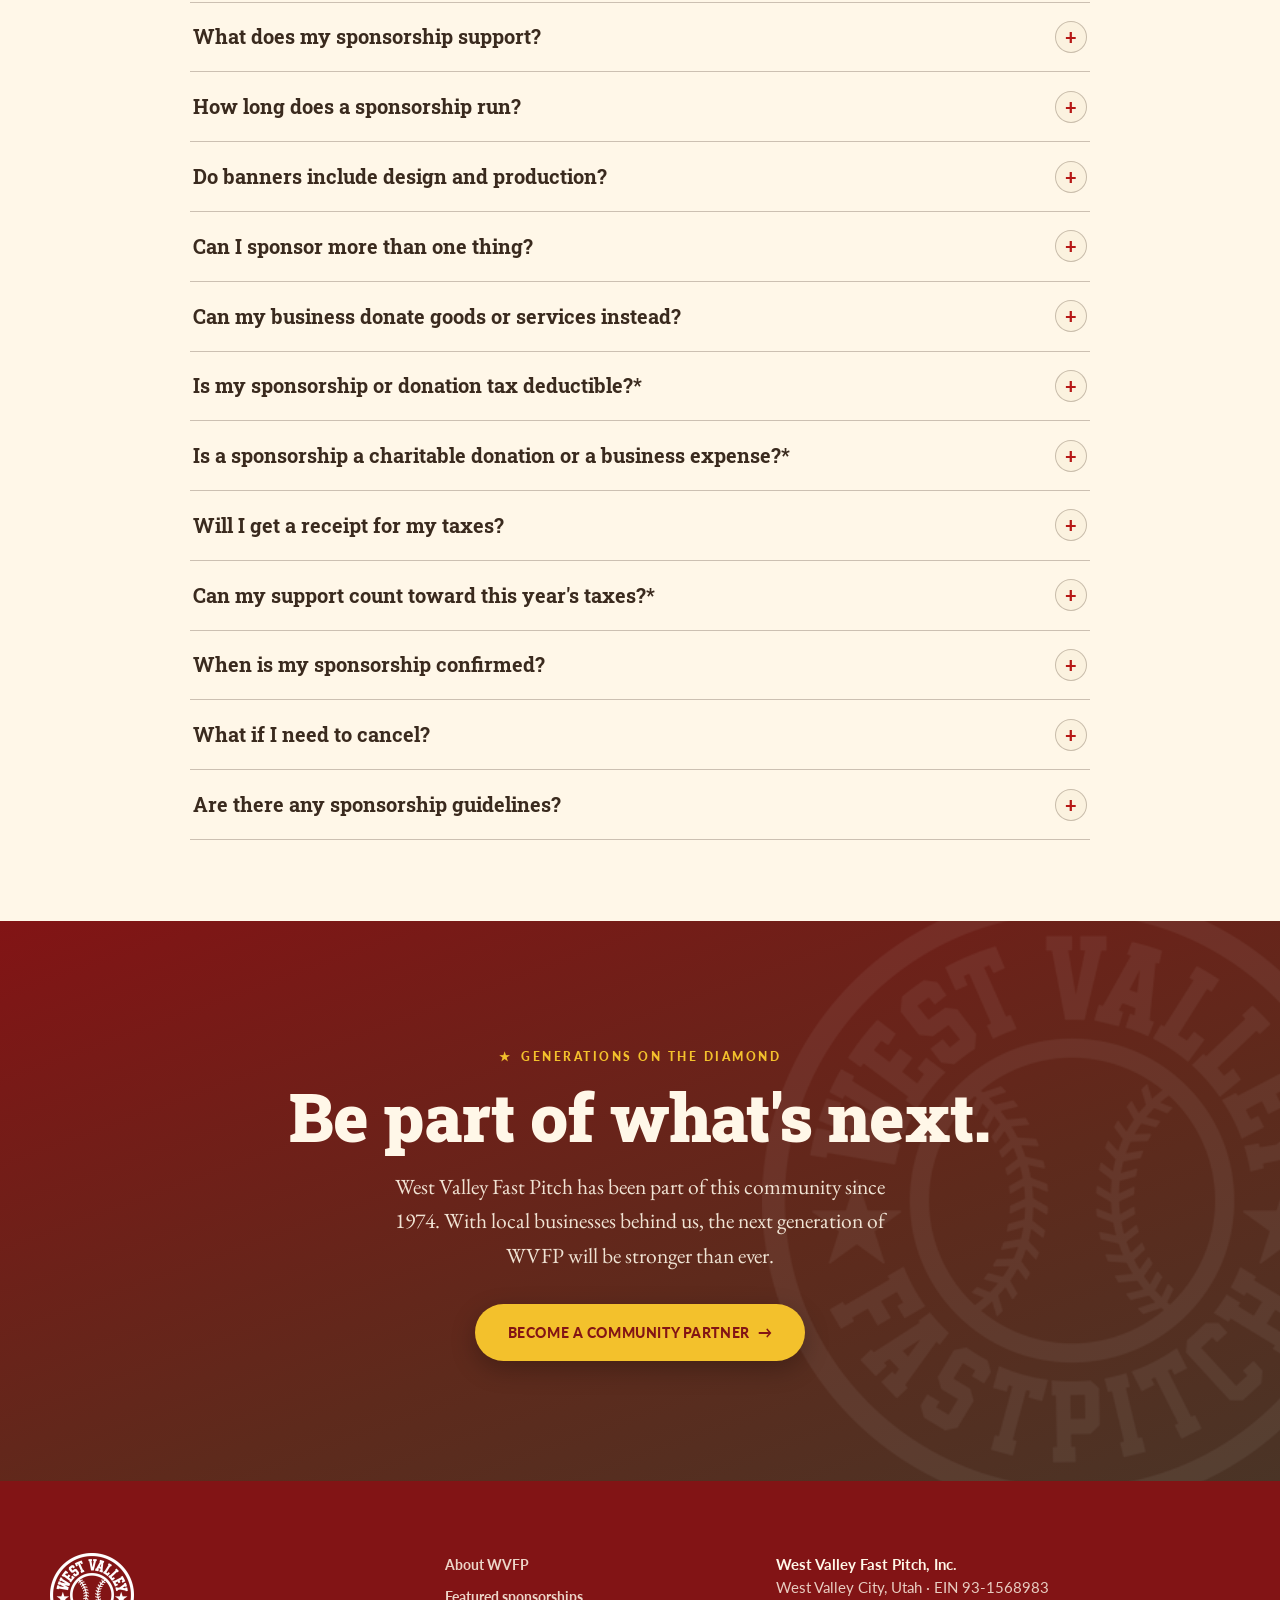
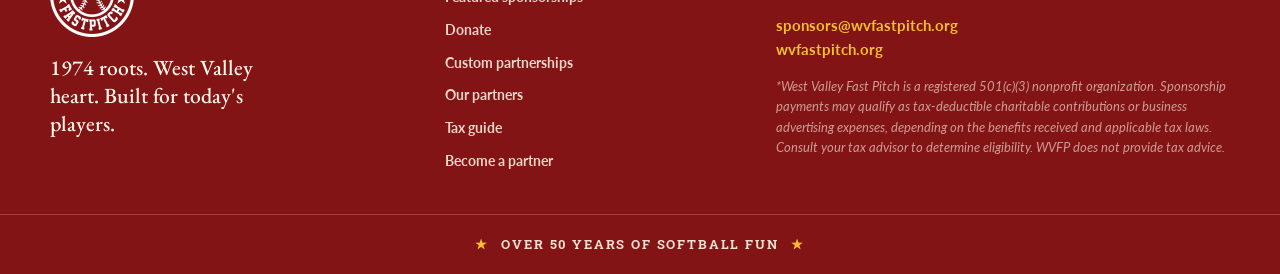
==== commit 99028772: "Add plain-language tax guide page for sponsors and donors New /tax-deductible-sponsorship/ page: cha" ====
--- a/index.html
+++ b/index.html
@@ -612,7 +612,7 @@
       </details>
       <details>
         <summary>Is my sponsorship or donation tax deductible?*</summary>
-        <p>West Valley Fast Pitch, Inc. is a 501(c)&#8288;(3) nonprofit organization (EIN 93-1568983). Sponsorships and donations may qualify for a tax deduction, but the treatment depends on the nature of your payment and the benefits you receive, so we can't guarantee deductibility. Please consult your tax advisor.</p>
+        <p>West Valley Fast Pitch, Inc. is a 501(c)&#8288;(3) nonprofit organization (EIN 93-1568983). Sponsorships and donations may qualify for a tax deduction, but the treatment depends on the nature of your payment and the benefits you receive, so we can't guarantee deductibility. Please consult your tax advisor. <a href="tax-deductible-sponsorship/">Read our plain-language tax guide</a>.</p>
       </details>
       <details>
         <summary>Is a sponsorship a charitable donation or a business expense?*</summary>
@@ -866,6 +866,7 @@
       <a href="#community">Donate</a>
       <a href="#custom">Custom partnerships</a>
       <a href="#partners">Our partners</a>
+      <a href="tax-deductible-sponsorship/">Tax guide</a>
       <a href="#inquire">Become a partner</a>
     </nav>
     <div class="footer-meta">
--- a/assets/css/styles.css
+++ b/assets/css/styles.css
@@ -622,6 +622,7 @@
 .faq details[open] summary::after { content: "–"; background: var(--red); color: var(--cream); border-color: var(--red); }
 .faq summary:hover { color: var(--red); }
 .faq details p { margin: 0 0 1.3rem; padding-right: 3rem; color: var(--ink-soft); }
+.faq details p a { color: var(--red); font-weight: 700; }
 
 /* ============================================================
    CLOSER
@@ -751,3 +752,44 @@
   .note-pin::before { display: none; }
   .seg { grid-template-columns: 1fr 1fr 1fr; }
 }
+
+/* ============================================================
+   GUIDE PAGES (e.g. /tax-deductible-sponsorship/)
+   ============================================================ */
+.guide-header-cta { background: var(--gold); color: var(--deep-red); padding: .62rem 1rem; border-radius: 999px; font-weight: 900; font-size: .8rem; letter-spacing: .04em; text-transform: uppercase; text-decoration: none; white-space: nowrap; }
+.guide-header-cta:hover { background: var(--gold-hi); }
+.guide-wrap { max-width: 820px; }
+.guide-hero { background: linear-gradient(160deg, var(--deep-red) 0%, #5e2a1c 70%, var(--brown) 100%); color: var(--cream); padding: calc(var(--header-h) + clamp(2.2rem, 6vw, 4rem)) 0 clamp(2.2rem, 5vw, 3.2rem); }
+.guide-hero .kicker { color: var(--gold); }
+.guide-crumbs { font-size: .85rem; font-weight: 700; color: rgba(255,247,232,.75); margin-bottom: 1.4rem; }
+.guide-crumbs a { color: var(--cream); }
+.guide-title { color: var(--cream); font-size: clamp(2.1rem, 6vw, 3.6rem); margin: 0 0 1.1rem; }
+.guide-lede { font-family: var(--f-editorial); font-size: clamp(1.15rem, 2vw, 1.4rem); line-height: 1.5; color: rgba(255,247,232,.92); max-width: 60ch; }
+.guide-facts { display: grid; grid-template-columns: repeat(4, auto); gap: .8rem 2rem; margin: 1.8rem 0 0; padding-top: 1.4rem; border-top: 1px solid rgba(255,247,232,.2); }
+.guide-facts dt { font-size: .7rem; font-weight: 900; letter-spacing: .14em; text-transform: uppercase; color: var(--gold); }
+.guide-facts dd { margin: .2rem 0 0; font-weight: 700; }
+.guide-body h2 { font-size: clamp(1.5rem, 3.4vw, 2.1rem); margin: 2.6rem 0 .9rem; }
+.guide-body h2:first-child { margin-top: 0; }
+.guide-body p, .guide-body .checks li { font-size: 1.05rem; line-height: 1.65; color: var(--ink-soft); }
+.guide-body p strong { color: var(--ink); }
+.guide-body p a { color: var(--red); font-weight: 700; }
+.guide-body .checks { margin: 0 0 1.2rem; padding: 0; list-style: none; }
+.guide-compare { display: grid; grid-template-columns: 1fr 1fr; gap: 1.2rem; margin: 1.4rem 0; }
+.guide-card { background: #fff; border: 1px solid var(--line); border-top: 4px solid var(--gold); border-radius: var(--radius); padding: 1.4rem 1.4rem .4rem; box-shadow: var(--shadow-sm); }
+.guide-card h3 { font-size: 1.25rem; margin: 0 0 .2rem; }
+.guide-card__when { font-size: .78rem !important; font-weight: 900; letter-spacing: .12em; text-transform: uppercase; color: var(--ink-soft); margin-bottom: .8rem; }
+.guide-card p { font-size: .98rem; }
+.guide-card__fit { border-top: 1px dashed var(--line-strong); padding-top: .8rem; }
+.guide-cta { background: var(--deep-red); color: var(--cream); border-radius: var(--radius); padding: clamp(1.4rem, 4vw, 2.2rem); margin: 2.4rem 0; text-align: center; }
+.guide-cta__title { font-family: var(--f-display); font-weight: 900; font-size: clamp(1.3rem, 3vw, 1.7rem); color: var(--cream) !important; margin-bottom: 1.2rem; }
+.guide-cta__actions { display: flex; flex-wrap: wrap; gap: .8rem; justify-content: center; }
+.guide-faq { margin-bottom: 2rem; }
+.guide-faq summary { font-size: 1.02rem; }
+.guide-note { font-size: .85rem !important; font-style: italic; border-top: 1px solid var(--line); padding-top: 1.2rem; }
+.guide-updated { font-size: .85rem !important; }
+@media (max-width: 640px) {
+  .guide-compare { grid-template-columns: 1fr; }
+  .guide-facts { grid-template-columns: 1fr 1fr; }
+  .guide-header-cta { font-size: .7rem; padding: .55rem .8rem; }
+  .guide-page .brand-lockup__label { display: none; }
+}
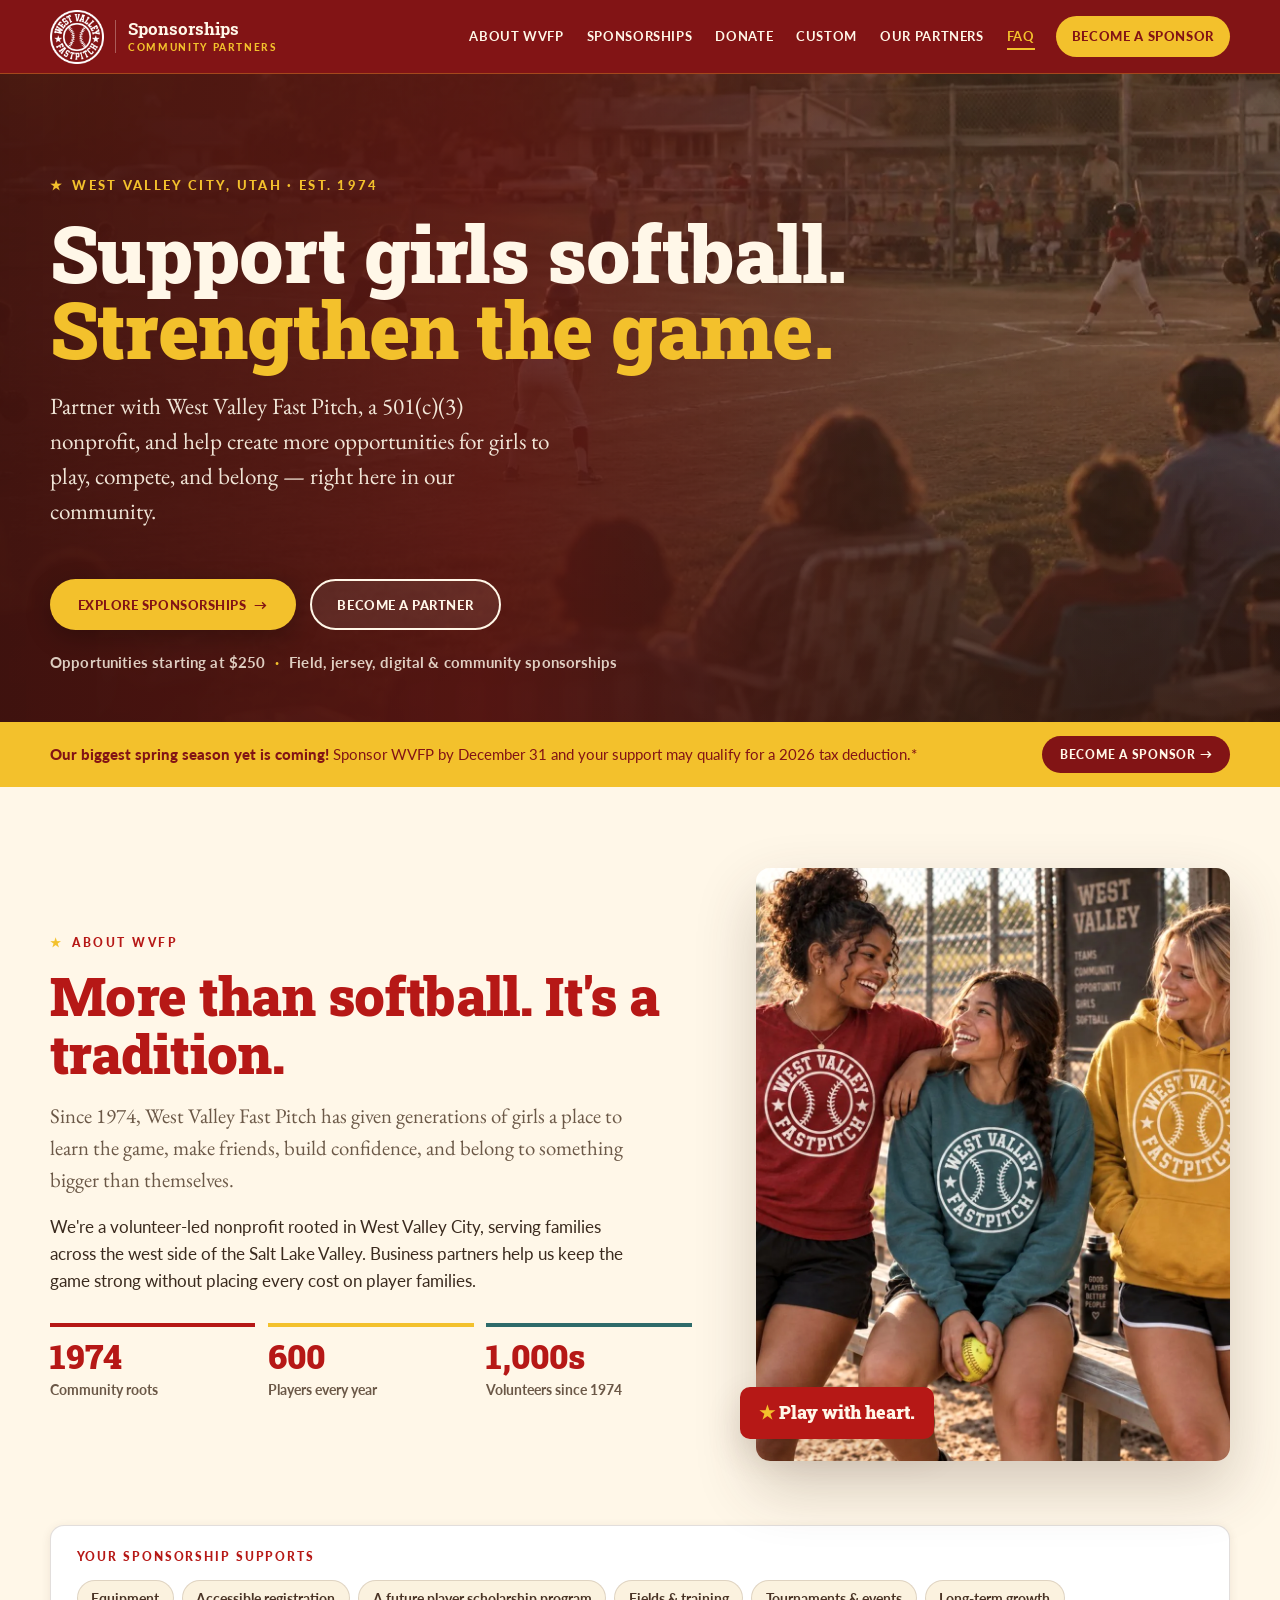
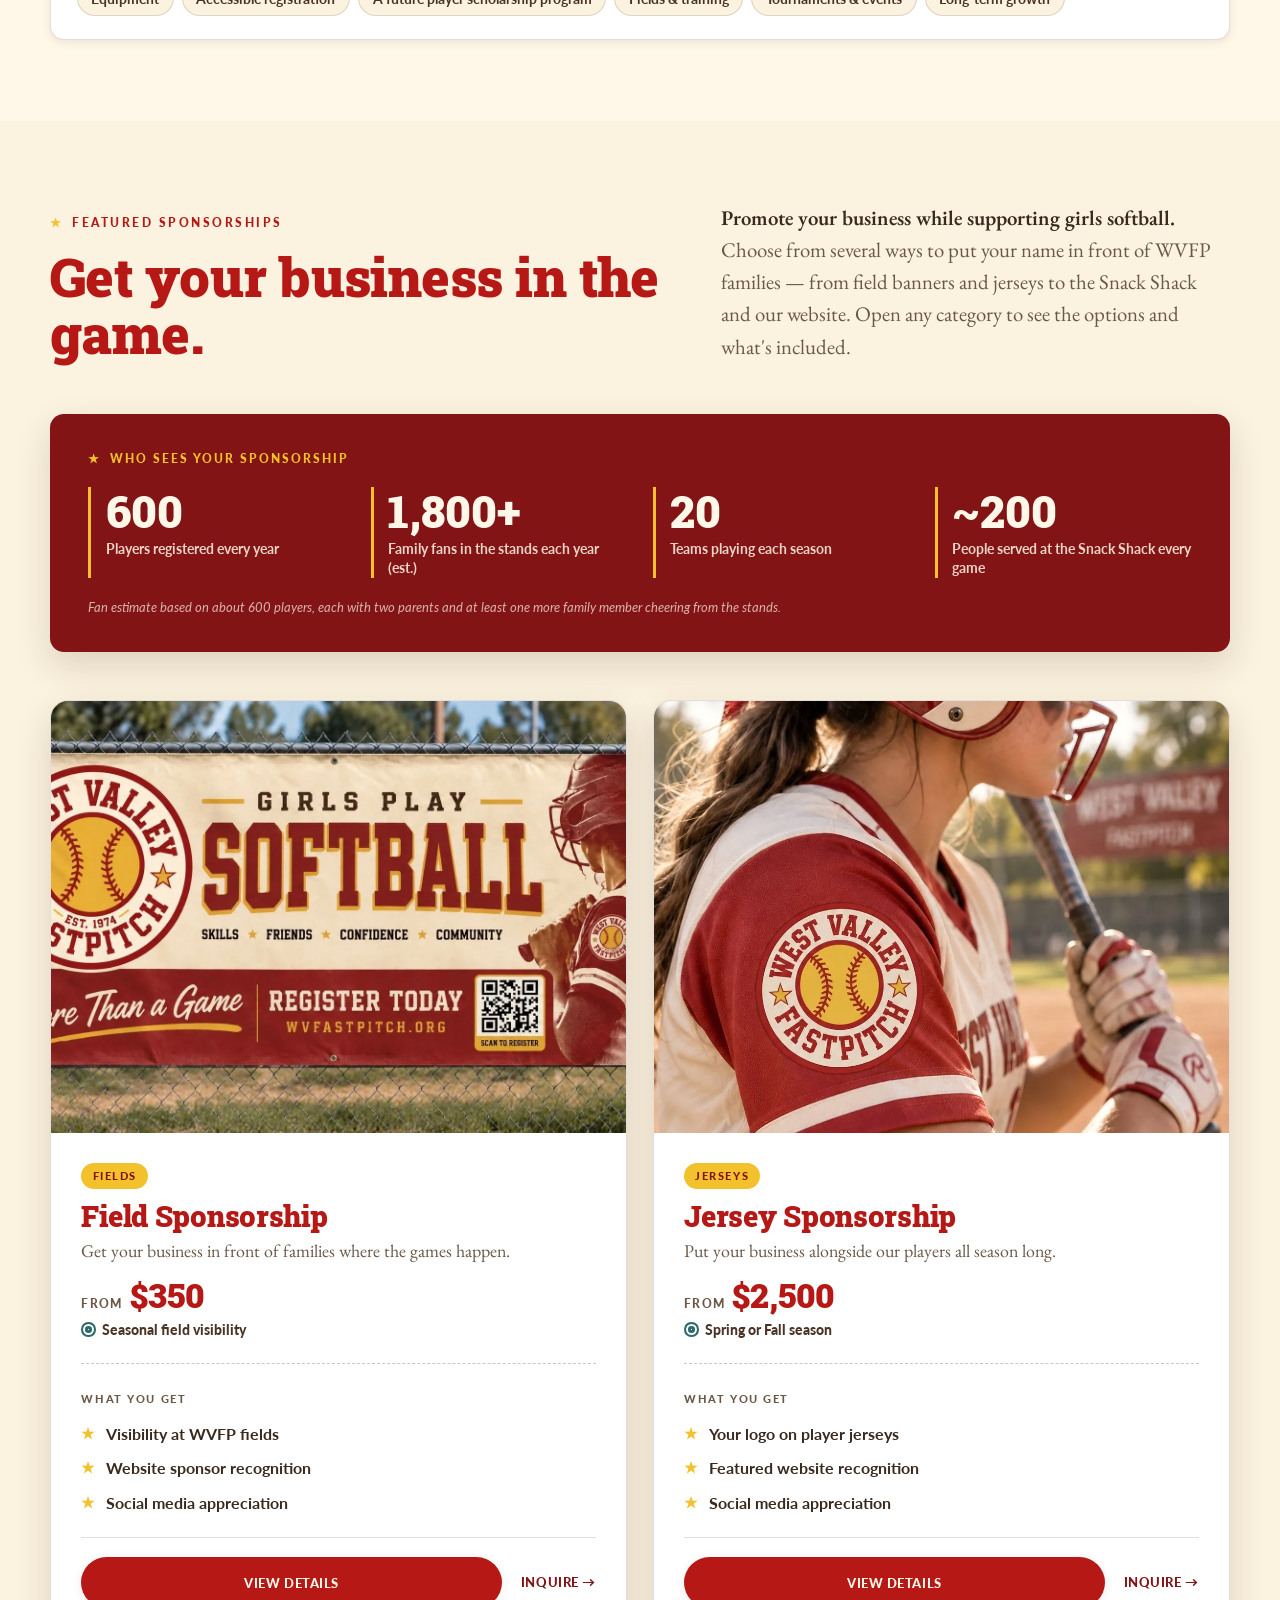
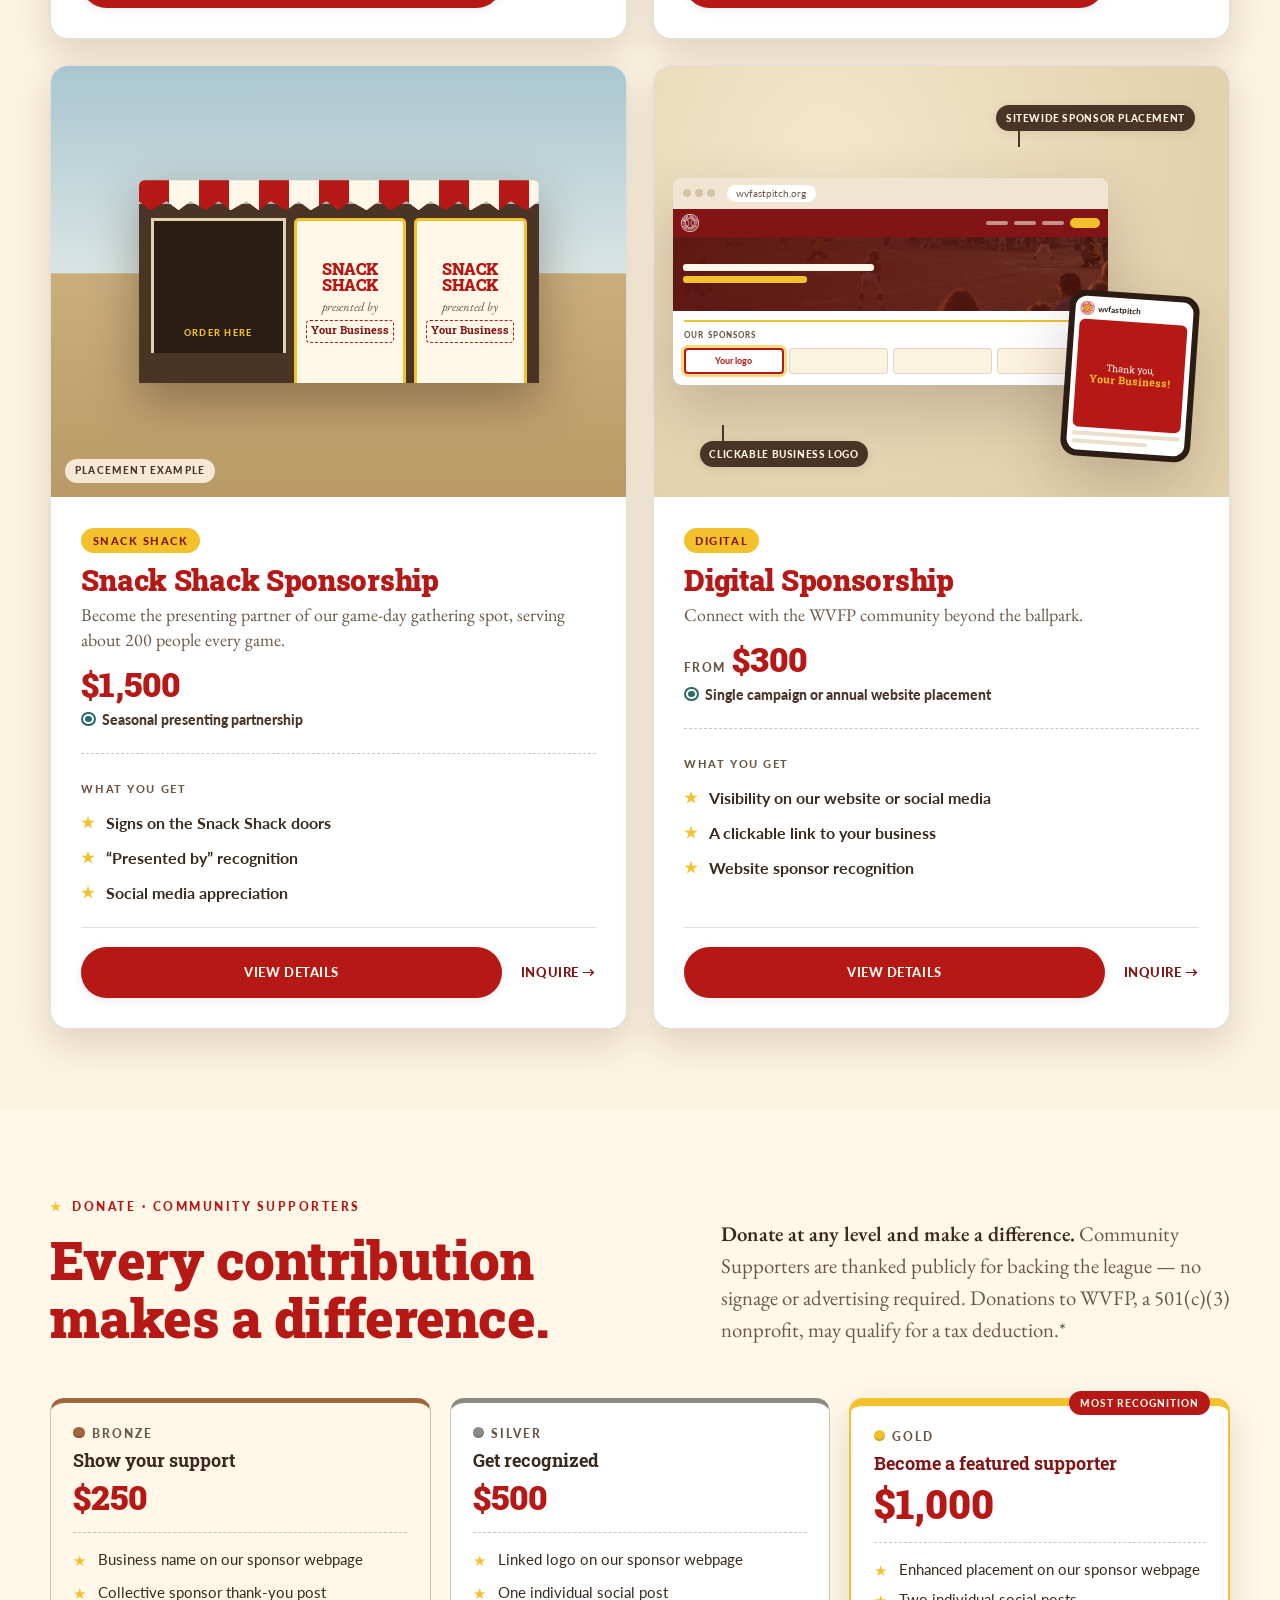
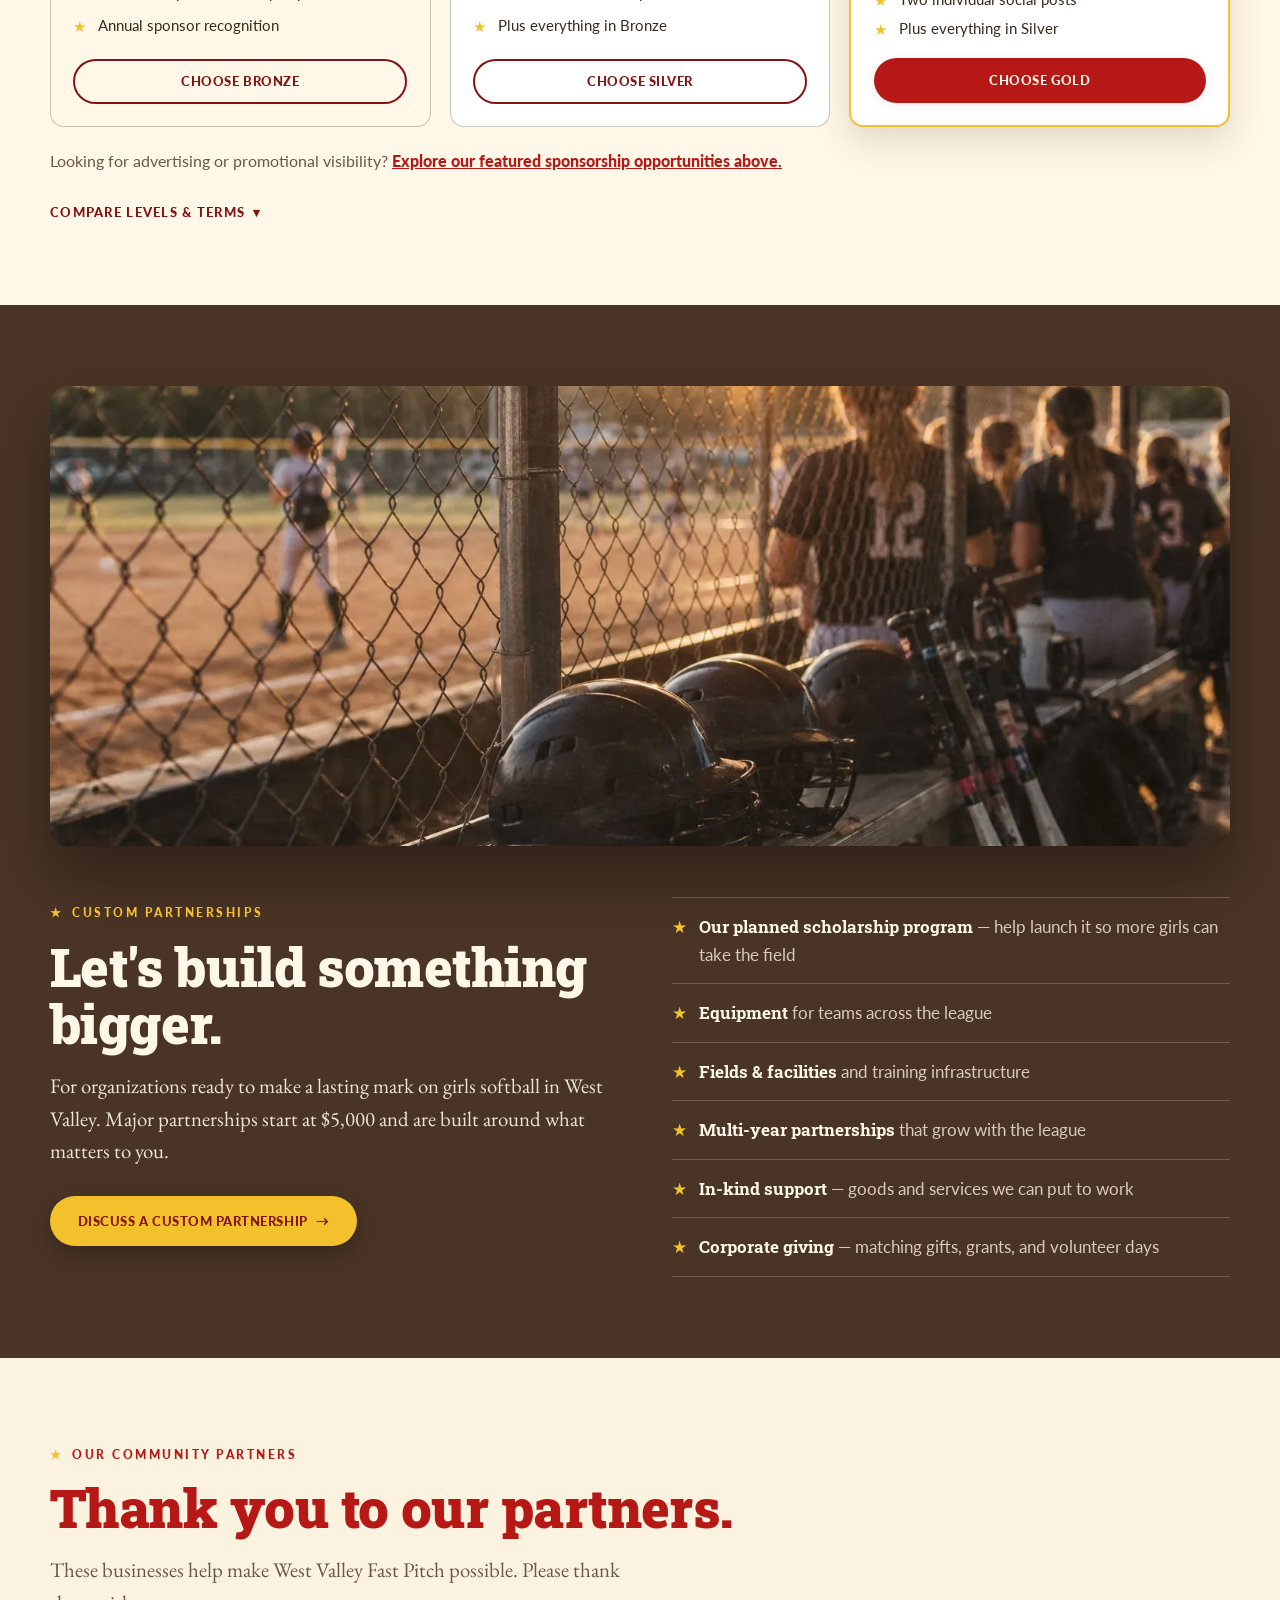
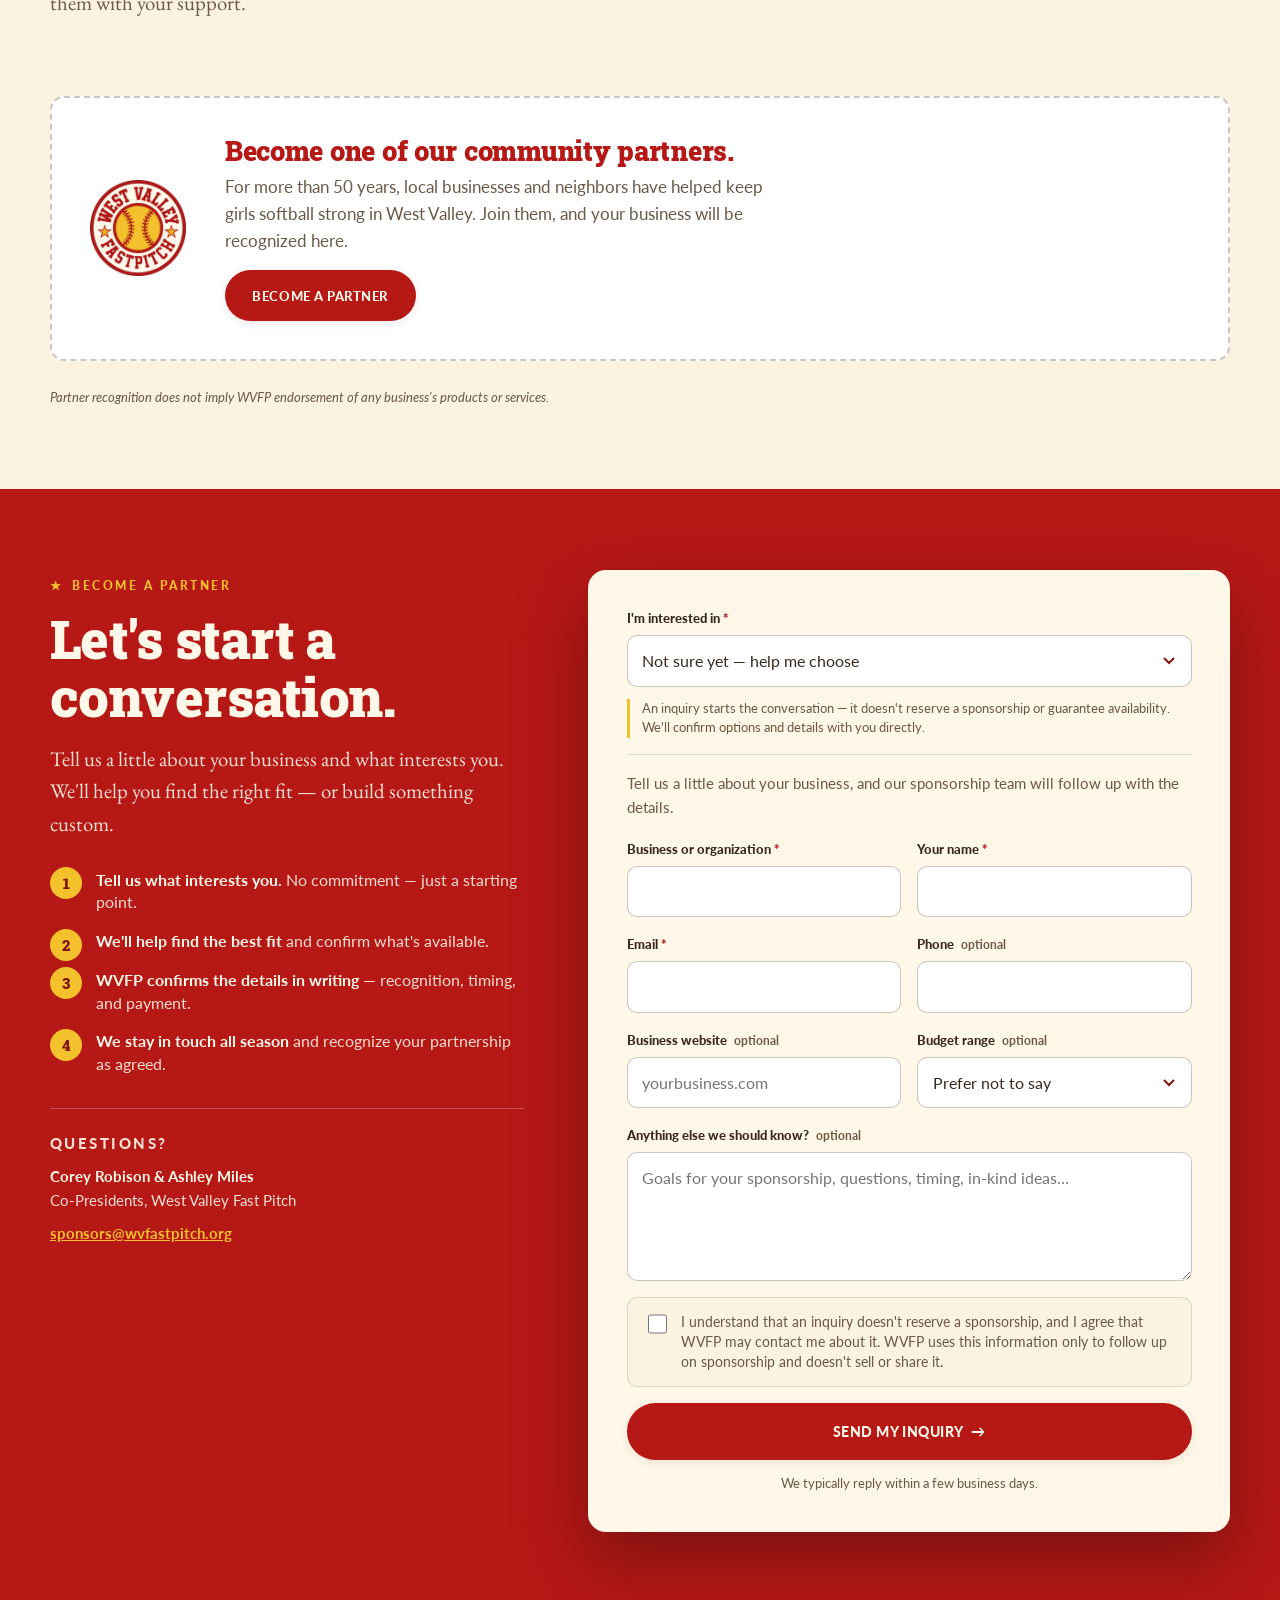
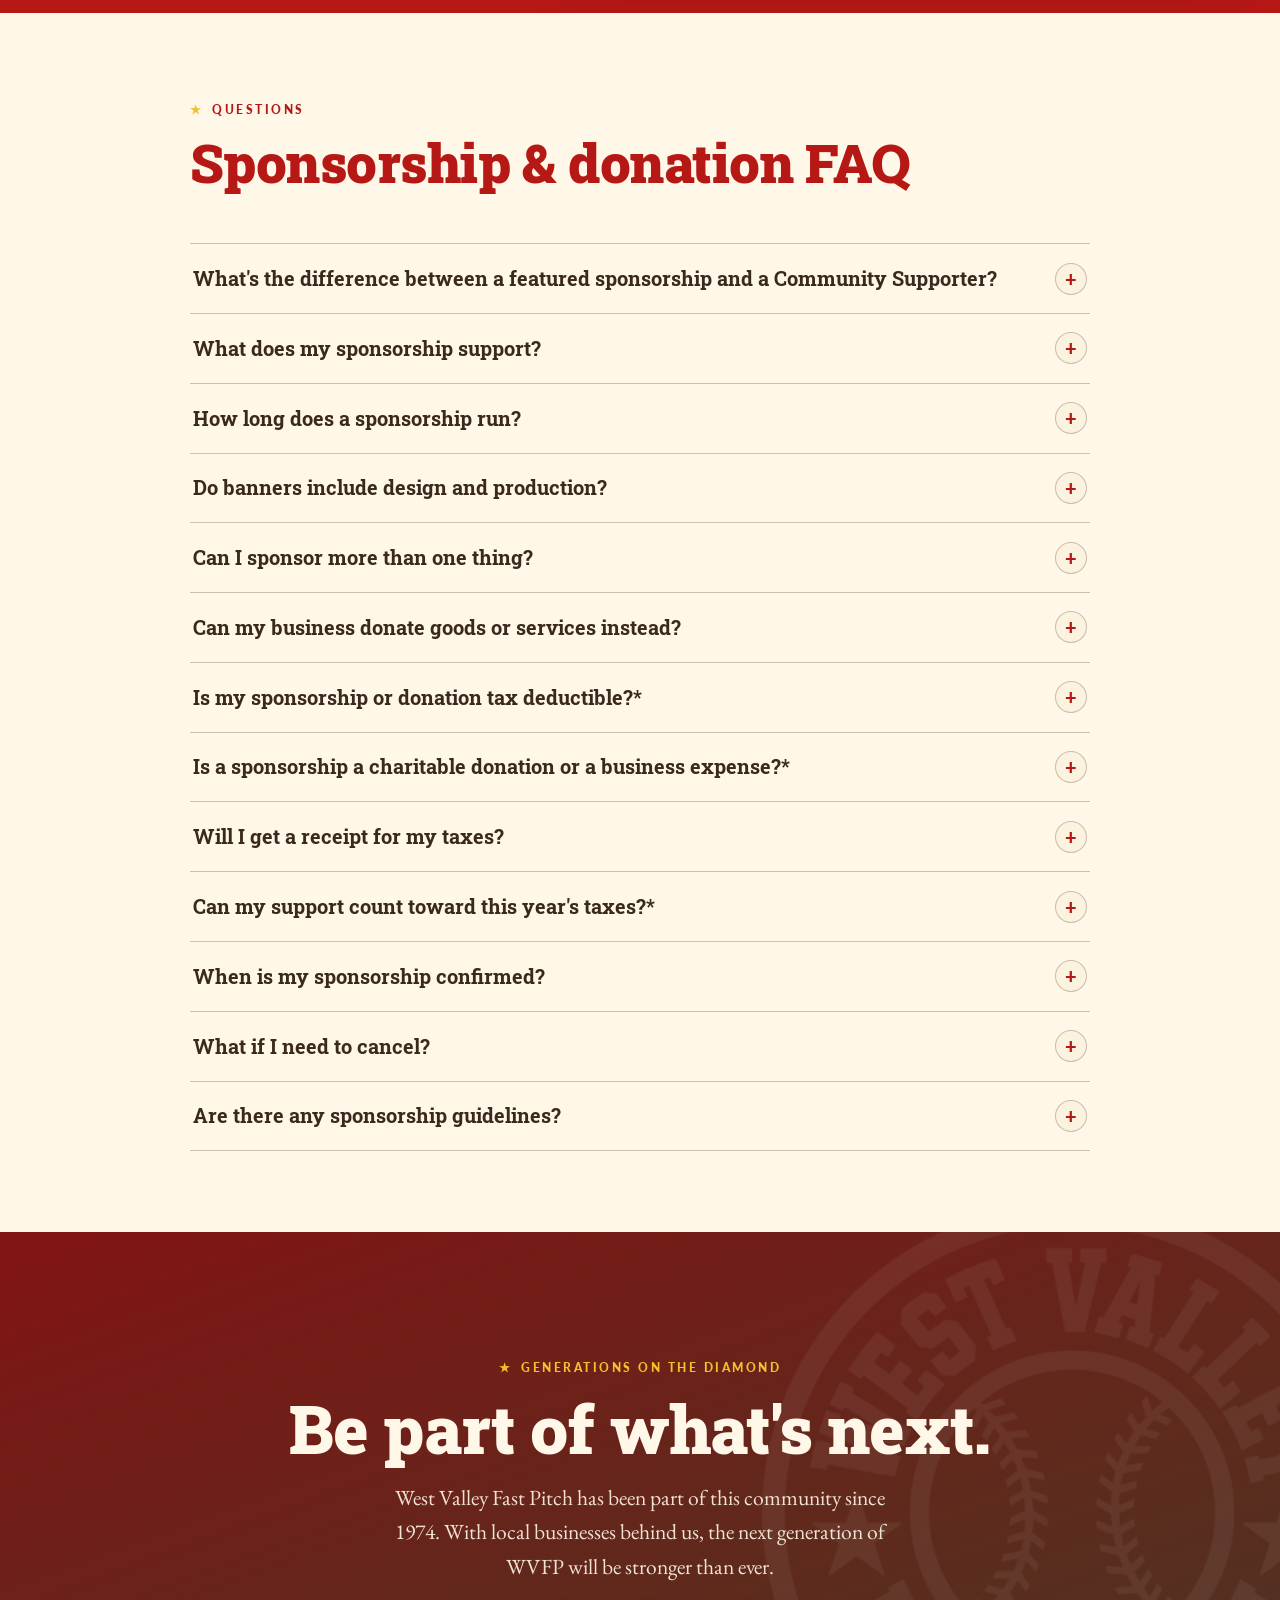
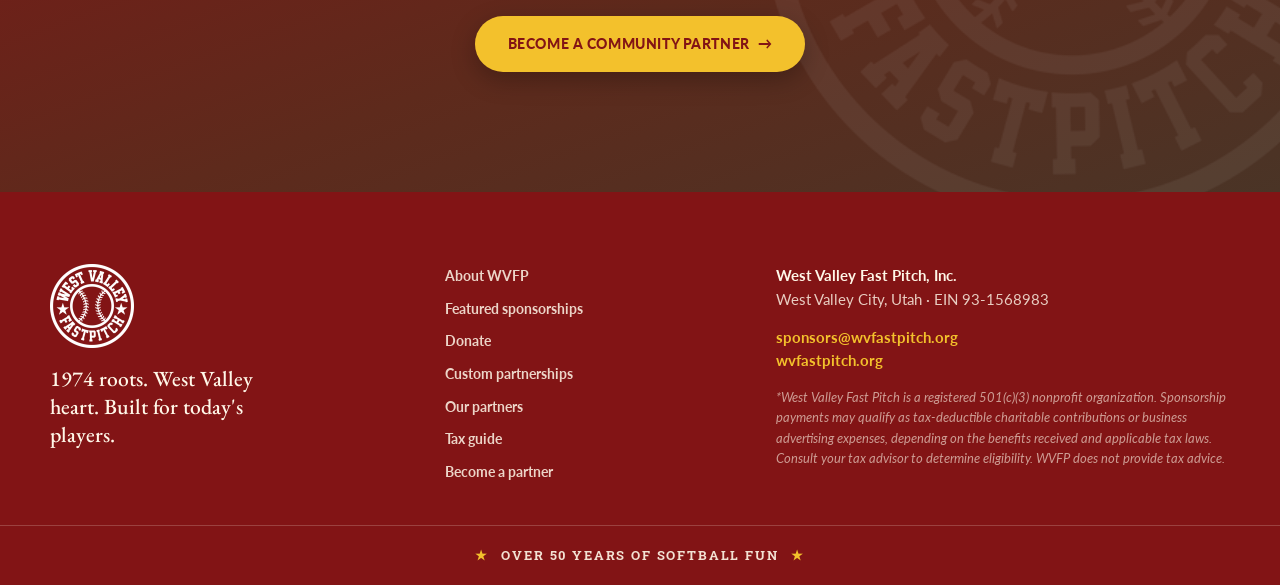
==== commit 86352dcd: "Show audience reach: players, family fans, teams, Snack Shack traffic - 'Who sees your sponsorship' " ====
--- a/index.html
+++ b/index.html
@@ -137,8 +137,8 @@
         <p>We're a volunteer-led nonprofit rooted in West Valley City, serving families across the west side of the Salt Lake Valley. Business partners help us keep the game strong without placing every cost on player families.</p>
         <ul class="facts" aria-label="West Valley Fast Pitch at a glance">
           <li><strong>1974</strong><span>Community roots</span></li>
-          <li><strong>50+</strong><span>Years of girls softball</span></li>
-          <li><strong>Volunteer&#8209;led</strong><span>Coaches, board &amp; parents</span></li>
+          <li><strong>600</strong><span>Players every year</span></li>
+          <li><strong>1,000s</strong><span>Volunteers since 1974</span></li>
         </ul>
       </div>
       <!-- Photo slot "about" — candid friendship portrait, 4:5 -->
@@ -171,6 +171,17 @@
         <h2 class="section-title">Get your business in the game.</h2>
       </div>
       <p class="section-intro editorial"><strong>Promote your business while supporting girls softball.</strong> Choose from several ways to put your name in front of WVFP families — from field banners and jerseys to the Snack Shack and our website. Open any category to see the options and what's included.</p>
+    </div>
+
+    <div class="reach reveal" aria-labelledby="reachTitle">
+      <p class="reach__title" id="reachTitle">Who sees your sponsorship</p>
+      <ul class="reach__stats">
+        <li><strong>600</strong><span>Players registered every year</span></li>
+        <li><strong>1,800+</strong><span>Family fans in the stands each year (est.)</span></li>
+        <li><strong>20</strong><span>Teams playing each season</span></li>
+        <li><strong>~200</strong><span>People served at the Snack Shack every game</span></li>
+      </ul>
+      <p class="reach__note">Fan estimate based on about 600 players, each with two parents and at least one more family member cheering from the stands.</p>
     </div>
 
     <div class="cats">
@@ -238,7 +249,7 @@
         <div class="cat__body">
           <p class="cat__tag">Snack Shack</p>
           <h3 class="cat__title">Snack Shack Sponsorship</h3>
-          <p class="cat__pitch">Become the presenting partner of our favorite game-day gathering spot.</p>
+          <p class="cat__pitch">Become the presenting partner of our game-day gathering spot, serving about 200 people every game.</p>
           <p class="cat__price">$1,500</p>
           <p class="cat__duration">Seasonal presenting partnership</p>
           <p class="cat__label">What you get</p>
@@ -775,7 +786,7 @@
     <header class="dlg__head">
       <p class="cat__tag">Snack Shack</p>
       <h2 id="dlg-snack-title">Snack Shack Sponsorship</h2>
-      <p>Become the official presenting partner of the WVFP Snack Shack, the place every family visits on game day.</p>
+      <p>Become the official presenting partner of the WVFP Snack Shack, the place every family visits on game day — about 200 people served every game.</p>
       <button type="button" class="dlg__close" data-close aria-label="Close">×</button>
     </header>
 
--- a/assets/css/styles.css
+++ b/assets/css/styles.css
@@ -247,9 +247,19 @@
 .facts li { border-top: 4px solid var(--red); padding-top: .7rem; }
 .facts li:nth-child(2) { border-top-color: var(--gold); }
 .facts li:nth-child(3) { border-top-color: var(--teal); }
-.facts li:nth-child(3) strong { font-size: clamp(1.2rem, 2.2vw, 1.55rem); padding-top: .25em; }
 .facts strong { display: block; font-family: var(--f-display); font-weight: 900; color: var(--red); font-size: clamp(1.6rem, 3vw, 2.1rem); line-height: 1.1; }
 .facts span { color: var(--ink-soft); font-size: .88rem; font-weight: 700; }
+
+/* Audience reach band (top of Featured Sponsorships) */
+.reach { background: var(--deep-red); color: var(--cream); border-radius: var(--radius); padding: clamp(1.4rem, 3.5vw, 2.2rem) clamp(1.2rem, 3.5vw, 2.4rem); margin: 0 0 clamp(2rem, 5vw, 3rem); box-shadow: var(--shadow-md); }
+.reach__title { font-weight: 900; font-size: .78rem; letter-spacing: .16em; text-transform: uppercase; color: var(--gold); margin: 0 0 1.1rem; }
+.reach__title::before { content: "★"; margin-right: .55rem; }
+.reach__stats { list-style: none; margin: 0; padding: 0; display: grid; grid-template-columns: repeat(4, 1fr); gap: 1.2rem 1.6rem; }
+.reach__stats li { border-left: 3px solid var(--gold); padding-left: .9rem; }
+.reach__stats strong { display: block; font-family: var(--f-display); font-weight: 900; color: var(--cream); font-size: clamp(1.9rem, 4vw, 2.8rem); line-height: 1.05; }
+.reach__stats span { display: block; margin-top: .3rem; font-size: .9rem; font-weight: 700; line-height: 1.35; color: rgba(255,247,232,.85); }
+.reach__note { margin: 1.2rem 0 0; font-size: .8rem; font-style: italic; color: rgba(255,247,232,.7); }
+@media (max-width: 760px) { .reach__stats { grid-template-columns: 1fr 1fr; } }
 
 .funds { margin-top: clamp(2.6rem, 6vw, 4rem); padding: 1.4rem 1.6rem; background: #fff; border: 1px solid var(--line); border-radius: var(--radius); box-shadow: var(--shadow-sm); display: flex; flex-wrap: wrap; align-items: center; gap: .8rem 1.6rem; }
 .funds .eyebrow { margin: 0; }
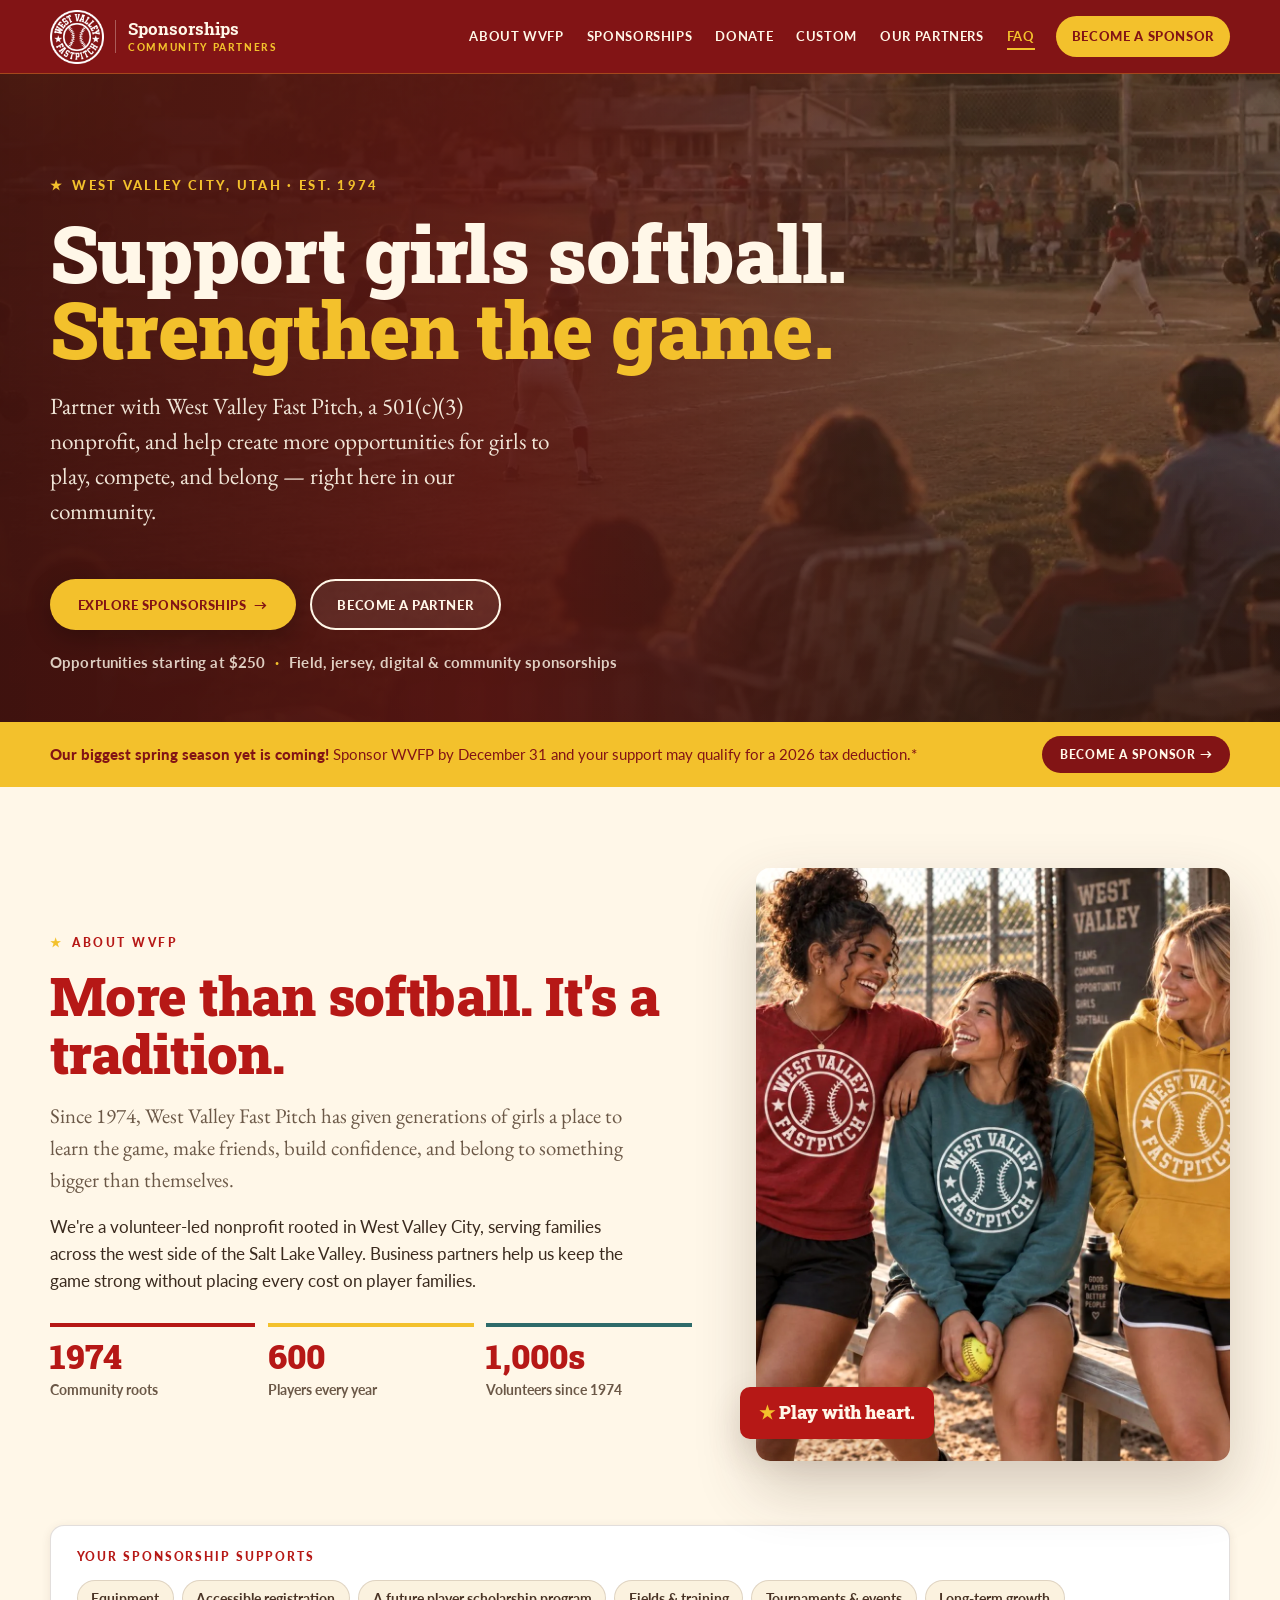
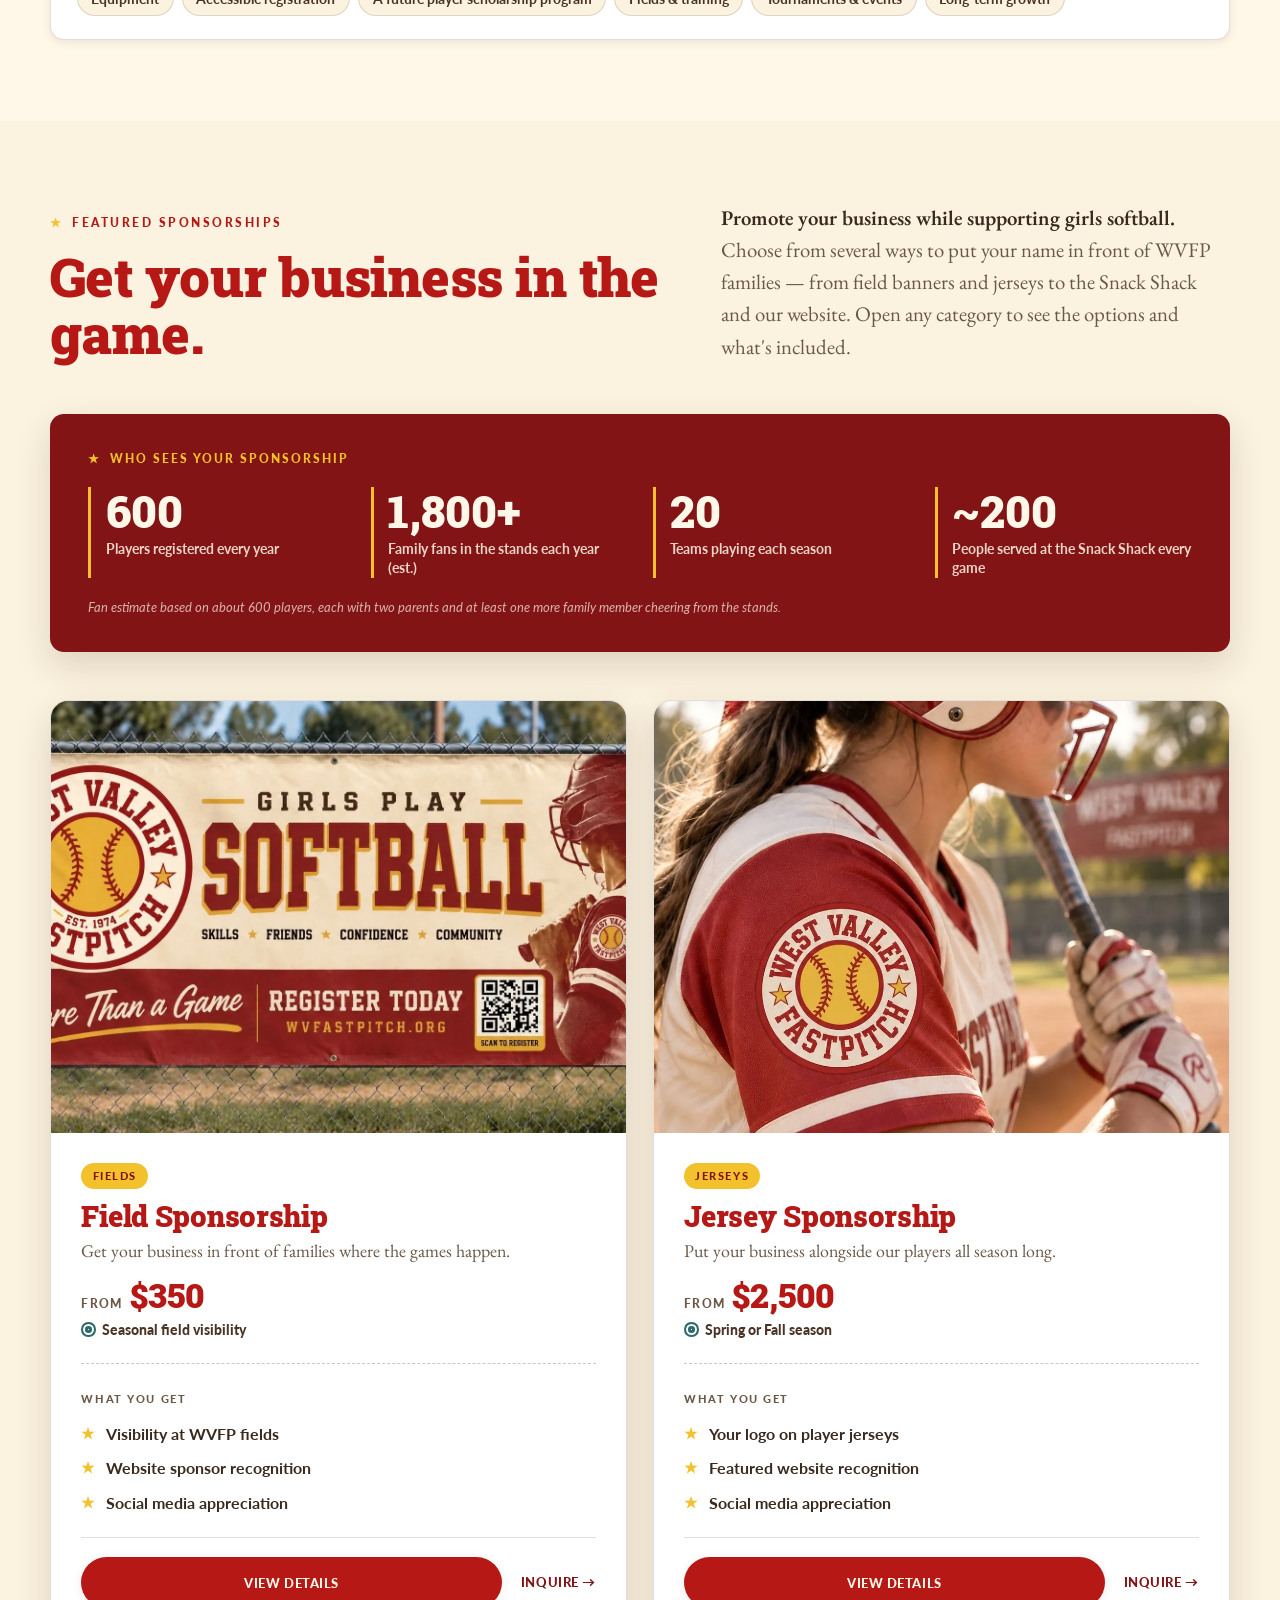
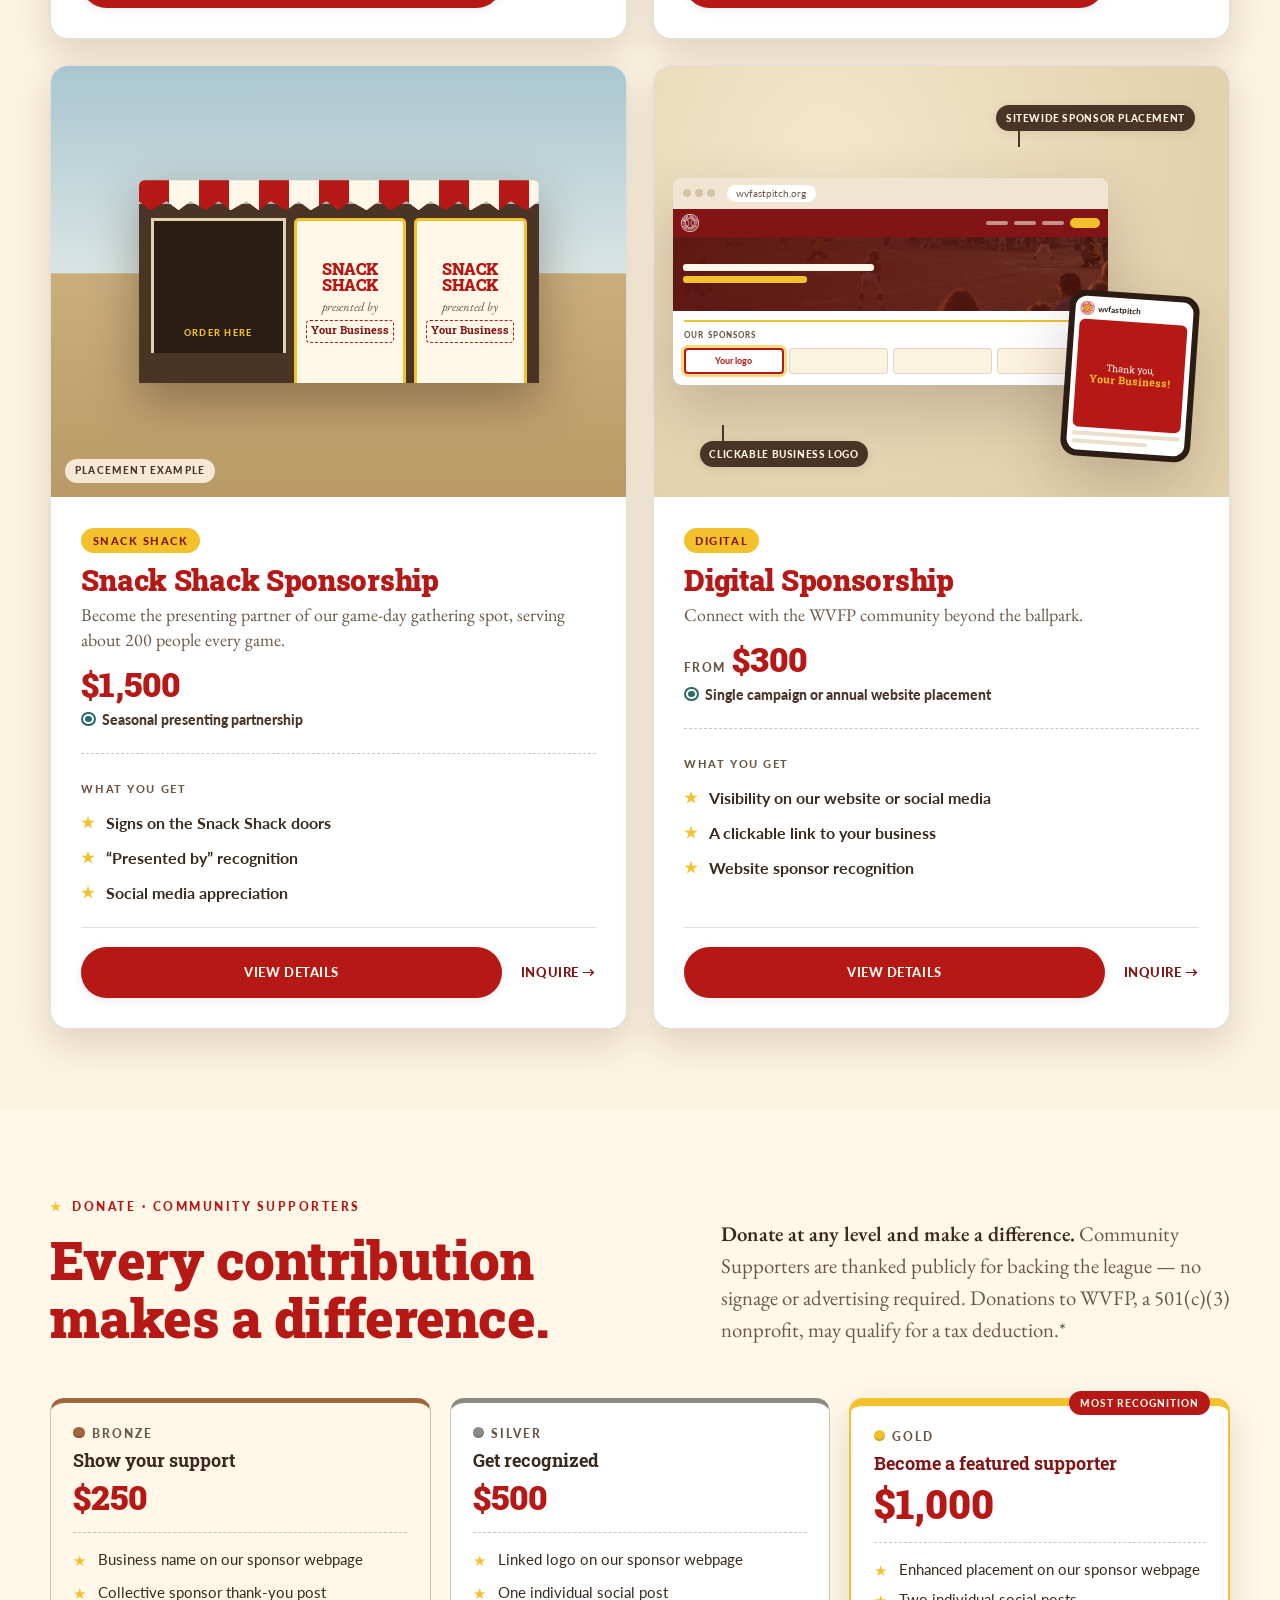
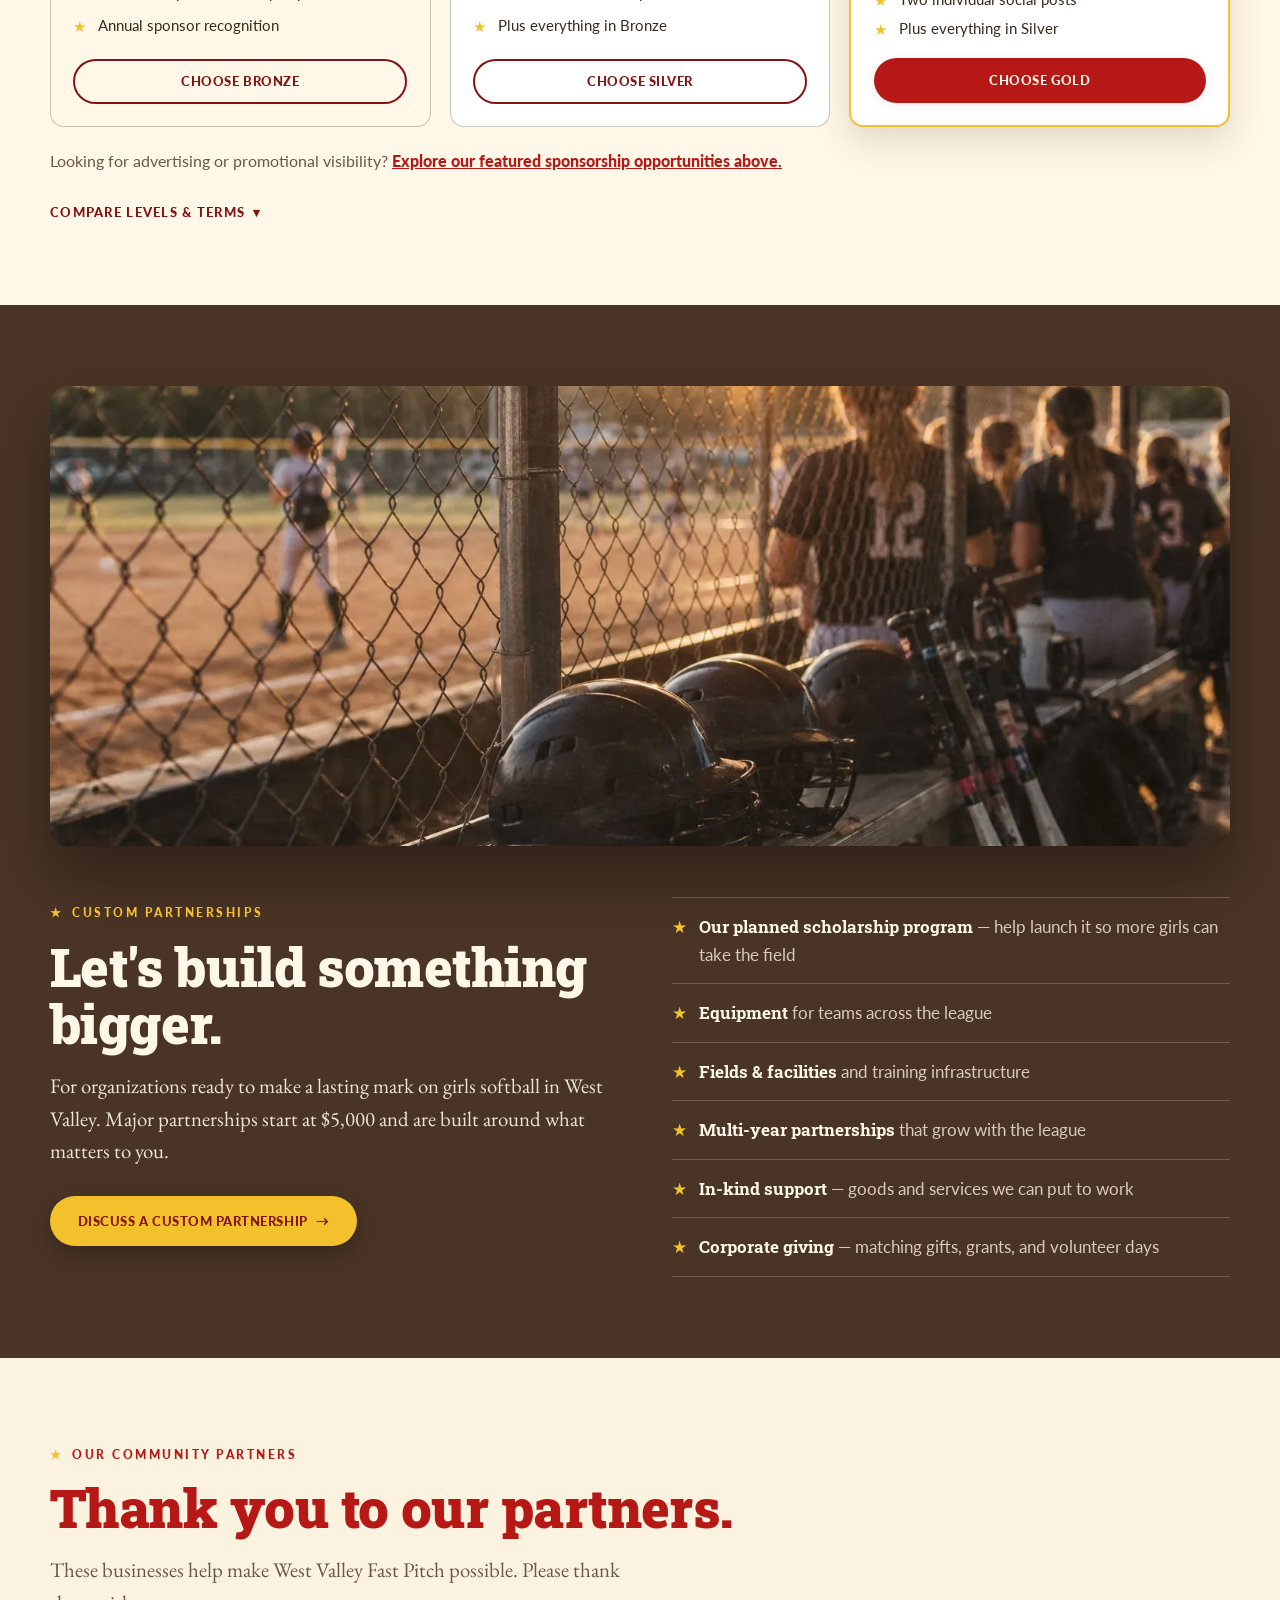
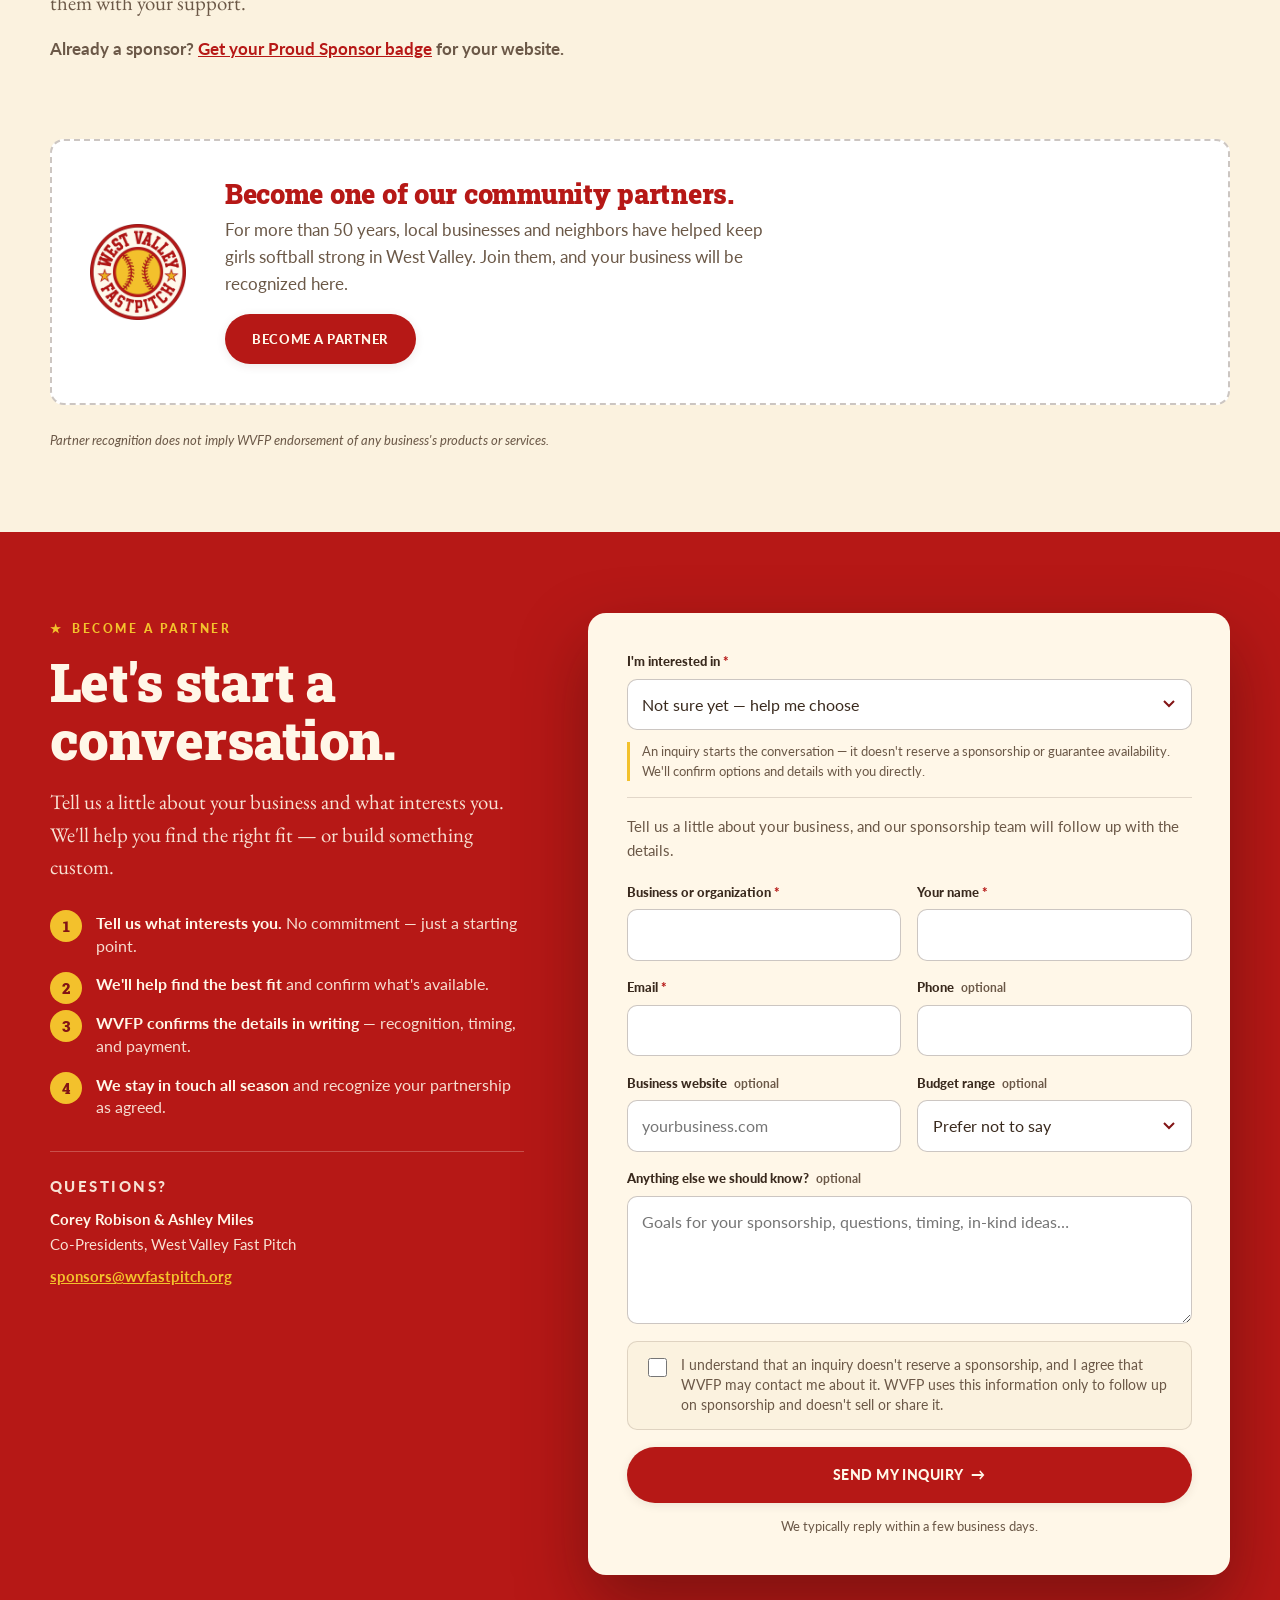
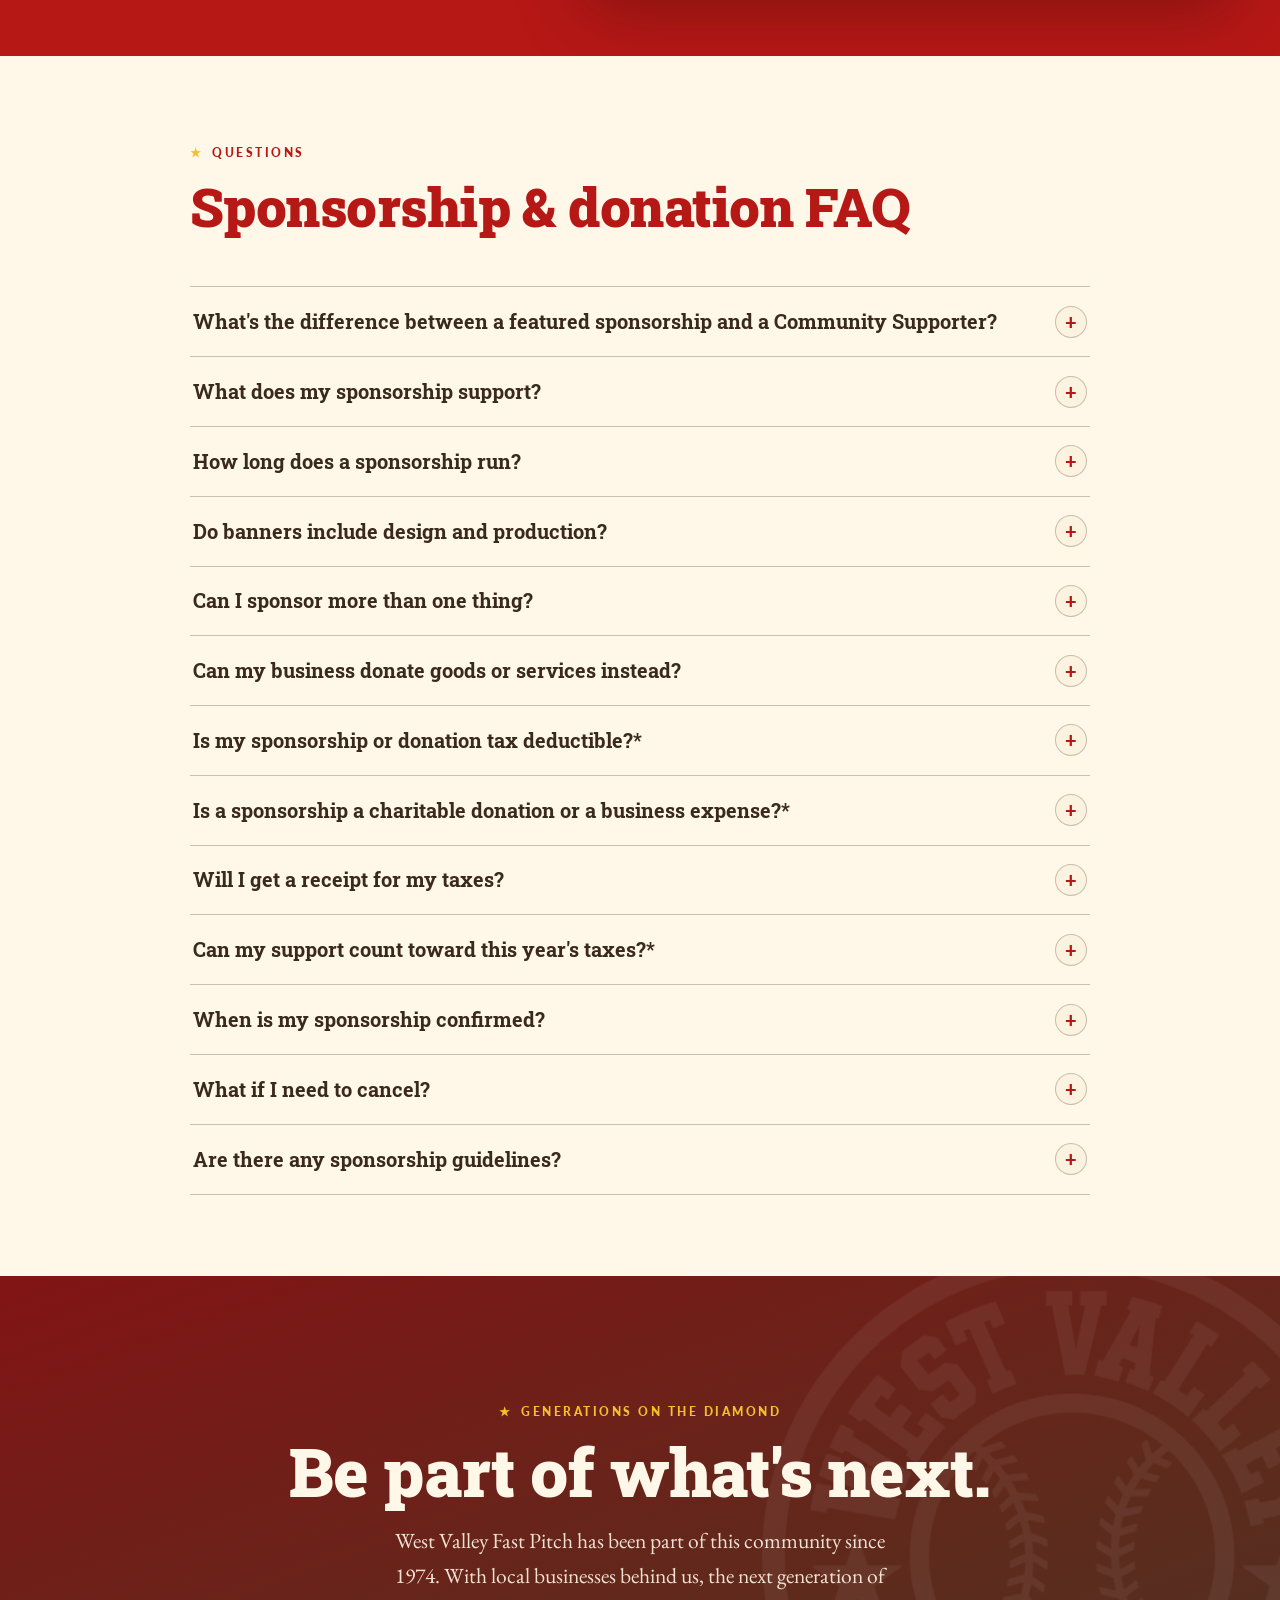
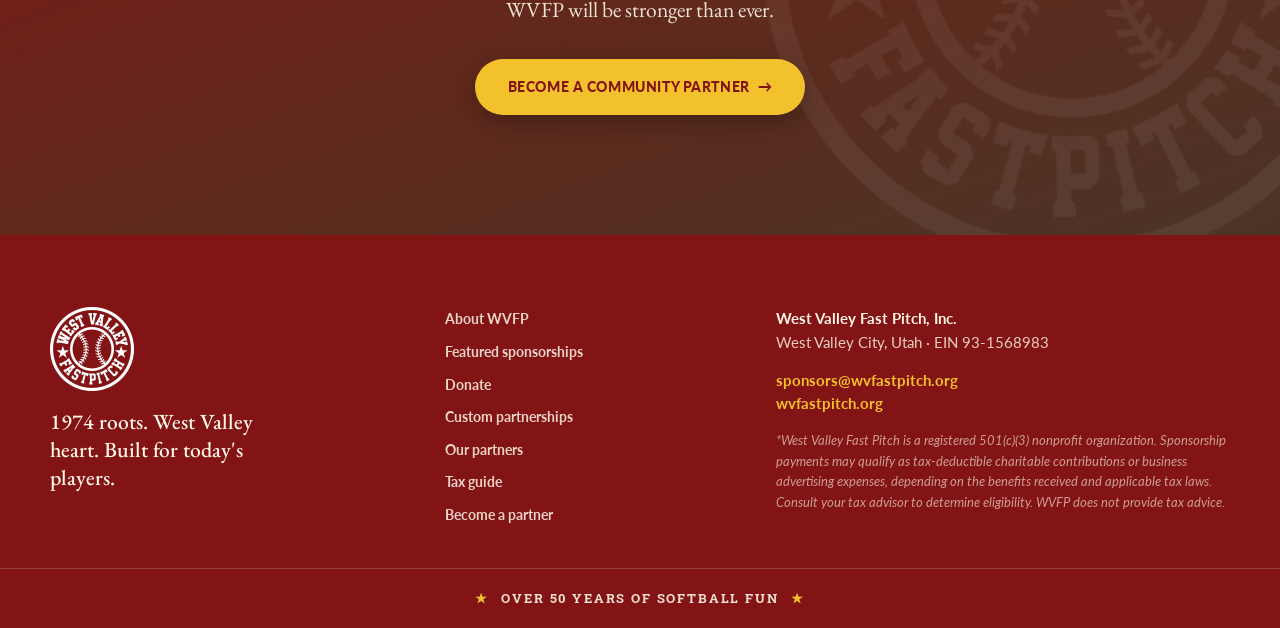
==== commit e87c55f7: "Add Proud Sponsor badge kit for sponsors' websites - Red and cream 300x100 badges (2x PNG) in assets" ====
--- a/index.html
+++ b/index.html
@@ -421,6 +421,7 @@
       <p class="kicker">Our community partners</p>
       <h2 class="section-title">Thank you to our partners.</h2>
       <p class="section-intro editorial">These businesses help make West Valley Fast Pitch possible. Please thank them with your support.</p>
+      <p class="partners-badge-link">Already a sponsor? <a href="sponsor-badge/">Get your Proud Sponsor badge</a> for your website.</p>
     </div>
 
     <div class="directory" id="directory">
--- a/assets/css/styles.css
+++ b/assets/css/styles.css
@@ -803,3 +803,19 @@
   .guide-header-cta { font-size: .7rem; padding: .55rem .8rem; }
   .guide-page .brand-lockup__label { display: none; }
 }
+
+/* Sponsor badge kit (/sponsor-badge/) */
+.badge-options { display: grid; grid-template-columns: 1fr 1fr; gap: 1.2rem; margin: 1.4rem 0 1rem; }
+.badge-option { background: #fff; border: 1px solid var(--line); border-radius: var(--radius); padding: 1.2rem; box-shadow: var(--shadow-sm); min-width: 0; }
+.badge-option h3 { font-size: 1.15rem; margin: 1rem 0 .6rem; }
+.badge-option__preview { border-radius: 10px; padding: 1.2rem; display: grid; place-items: center; }
+.badge-option__preview img { width: 100%; max-width: 300px; height: auto; }
+.badge-option__preview--light { background: var(--paper); border: 1px solid var(--line); }
+.badge-option__preview--dark { background: #2b211b; }
+.badge-option__label { display: block; font-size: .75rem; font-weight: 900; letter-spacing: .12em; text-transform: uppercase; color: var(--ink-soft); margin: 0 0 .35rem; }
+.badge-code { width: 100%; font: .8rem/1.45 ui-monospace, SFMono-Regular, Menlo, Consolas, monospace; color: var(--ink); background: var(--paper); border: 1px solid var(--line-strong); border-radius: 8px; padding: .7rem; resize: vertical; }
+.badge-option__actions { display: flex; flex-wrap: wrap; align-items: center; gap: .6rem 1.2rem; margin: .7rem 0 1.2rem; }
+.badge-option__download { color: var(--red); font-weight: 700; }
+@media (max-width: 760px) { .badge-options { grid-template-columns: 1fr; } }
+.partners-badge-link { font-weight: 700; color: var(--ink-soft); margin: 0; }
+.partners-badge-link a { color: var(--red); }
